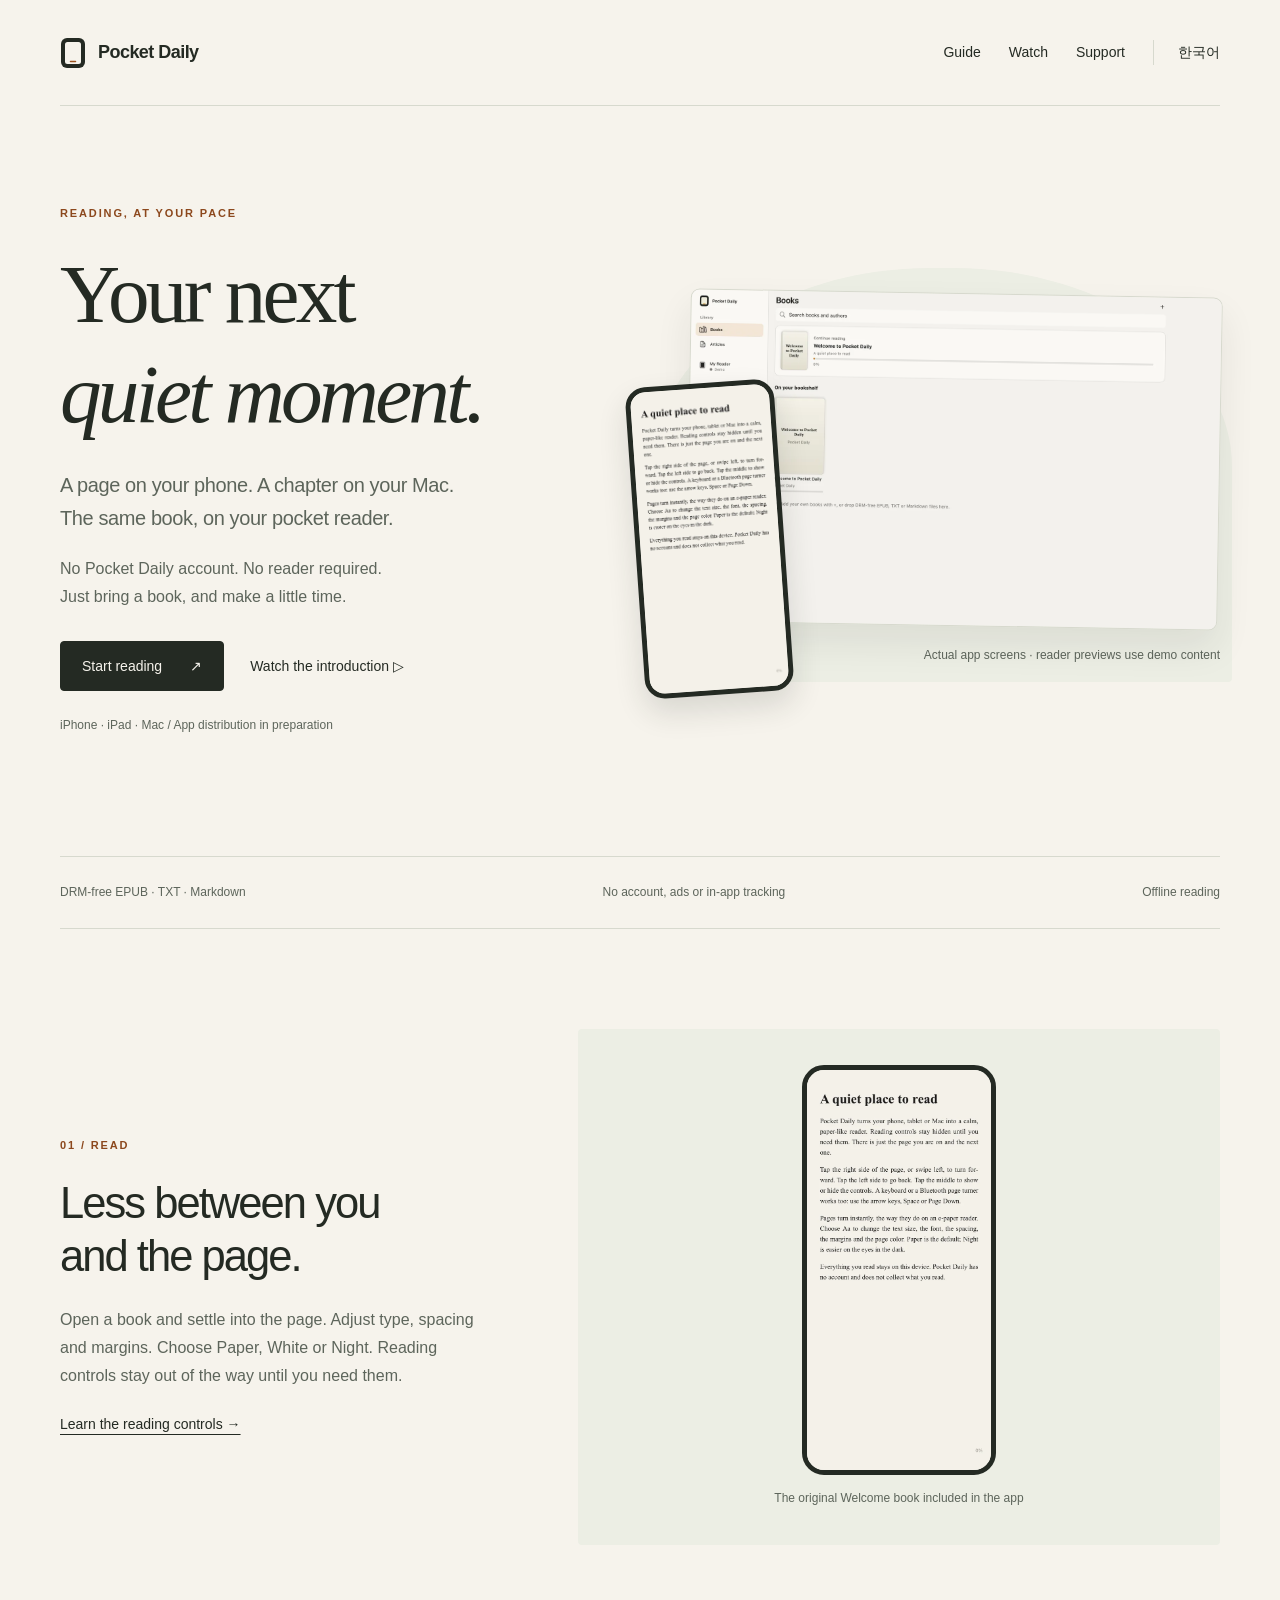
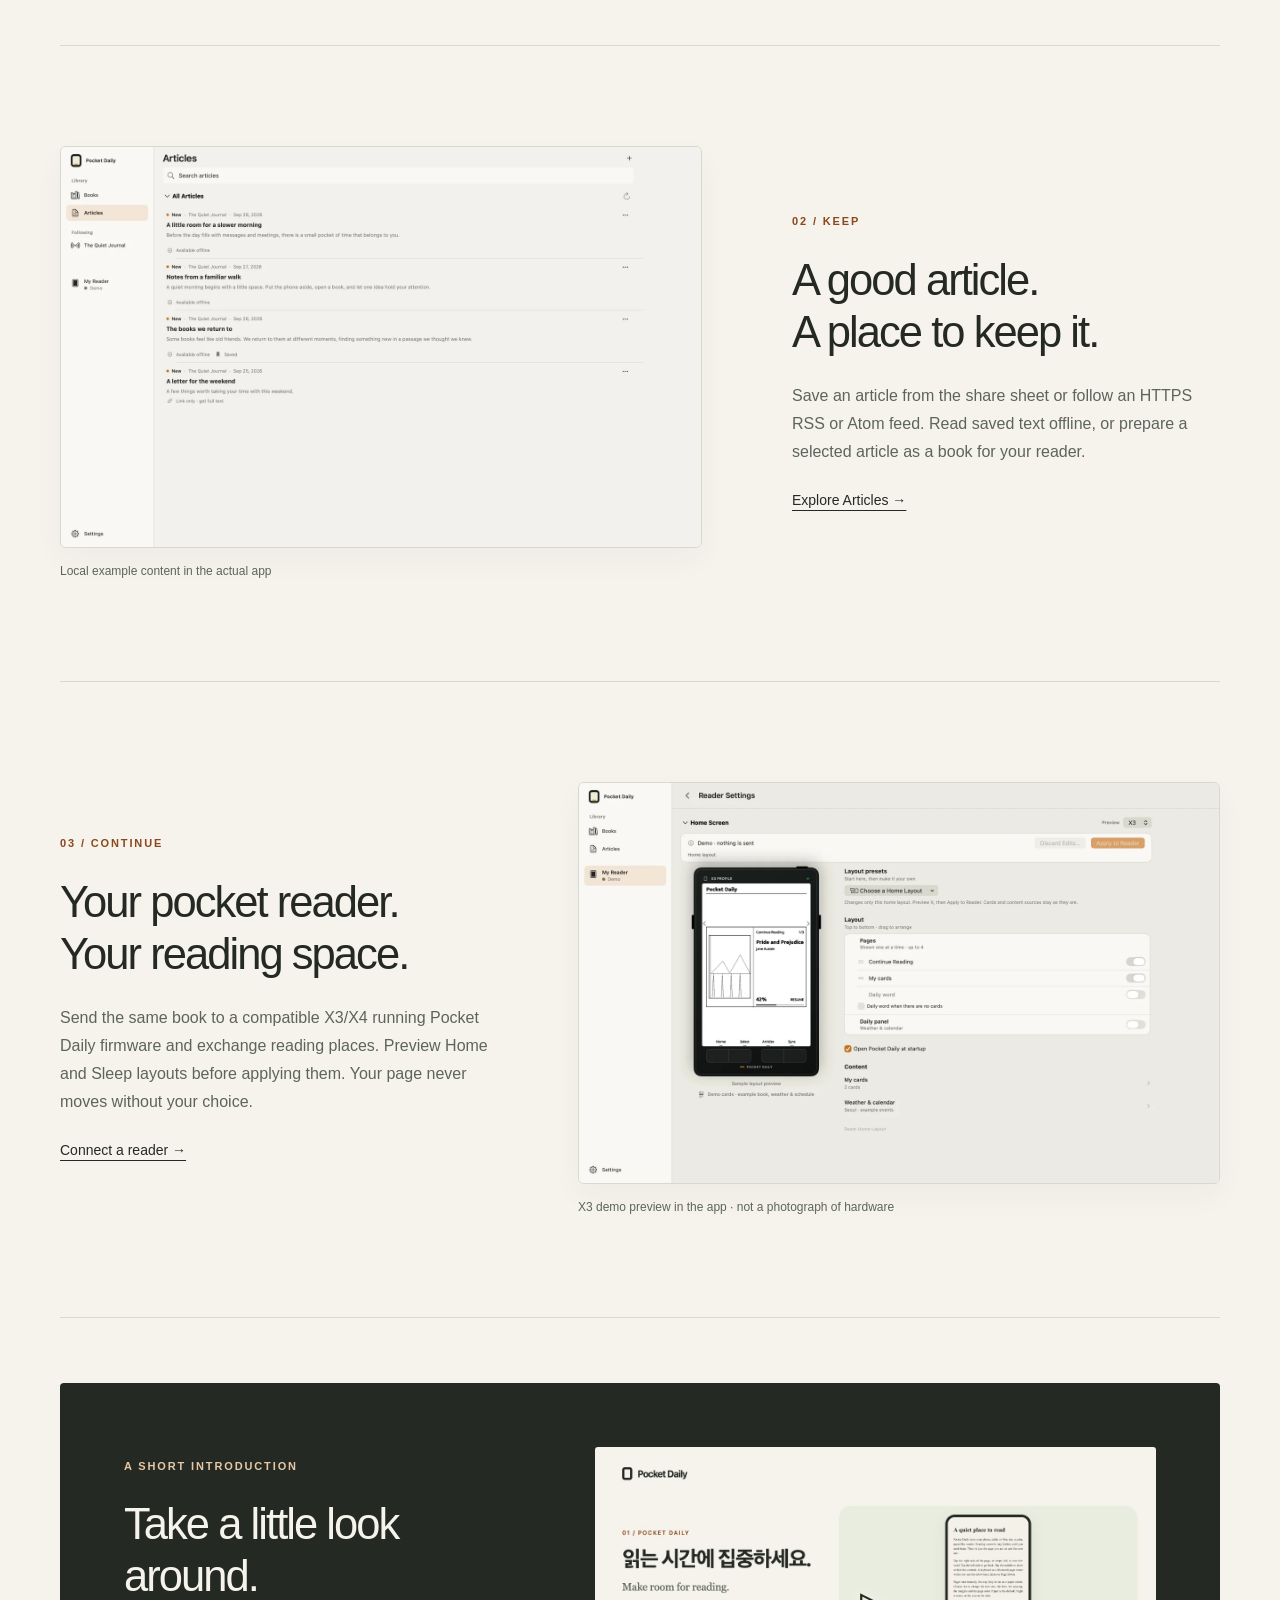
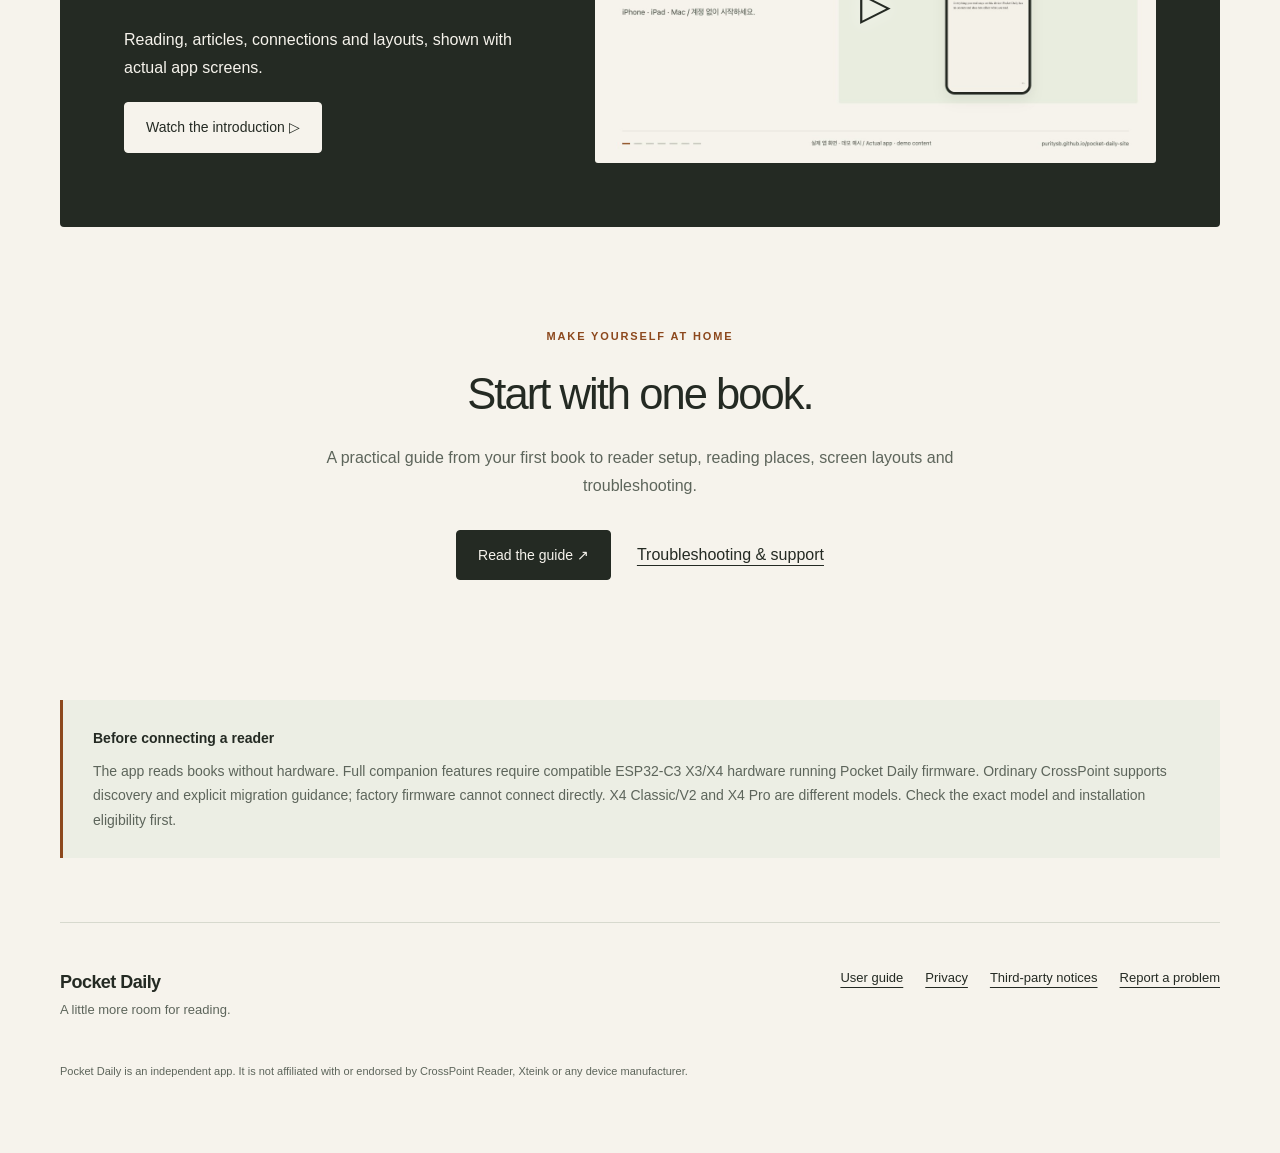
==== index.html @ 6c16002d "publish bilingual introduction, user guide and narrated video" ====
<!doctype html>
<html lang="en"><head>
<meta charset="utf-8"><meta name="viewport" content="width=device-width, initial-scale=1">
<meta name="description" content="Read on iPhone, iPad and Mac. Continue on a compatible X3/X4 reader. Start without a Pocket Daily account.">
<meta name="theme-color" content="#f6f3ec">
<title>Your next quiet moment. · Pocket Daily</title>
<link rel="canonical" href="https://puritysb.github.io/pocket-daily-site/">
<link rel="alternate" hreflang="en" href="https://puritysb.github.io/pocket-daily-site/">
<link rel="alternate" hreflang="ko" href="https://puritysb.github.io/pocket-daily-site/ko/">
<link rel="alternate" hreflang="x-default" href="https://puritysb.github.io/pocket-daily-site/">
<meta property="og:type" content="website"><meta property="og:title" content="Your next quiet moment. · Pocket Daily">
<meta property="og:description" content="Read on iPhone, iPad and Mac. Continue on a compatible X3/X4 reader. Start without a Pocket Daily account."><meta property="og:url" content="https://puritysb.github.io/pocket-daily-site/">
<meta property="og:image" content="https://puritysb.github.io/pocket-daily-site/media/intro-poster.jpg">
<link rel="icon" type="image/svg+xml" href="assets/mark.svg">
<link rel="stylesheet" href="styles.css"><script src="site.js" defer></script>
</head><body>
<a class="skip" href="#main">Skip to content</a>
<header class="site-header"><a class="brand" href="./"><img src="assets/mark.svg" width="26" height="32" alt="">Pocket Daily</a>
<nav aria-label="Main navigation"><a href="guide/">Guide</a><a href="watch/">Watch</a><a href="support/">Support</a><a class="language" href="ko/" lang="ko" hreflang="ko">한국어</a></nav></header>
<main id="main"><section class="hero section">
<div class="hero-copy"><p class="eyebrow">READING, AT YOUR PACE</p><h1>Your next<br><em>quiet moment.</em></h1>
<p class="lead">A page on your phone. A chapter on your Mac.<br>The same book, on your pocket reader.</p>
<p>No Pocket Daily account. No reader required.<br>Just bring a book, and make a little time.</p>
<div class="actions"><a class="button" href="guide/">Start reading <span aria-hidden="true">↗</span></a><a class="text-link" href="watch/">Watch the introduction <span aria-hidden="true">▷</span></a></div>
<p class="availability">iPhone · iPad · Mac / App distribution in preparation</p></div>
<figure class="hero-art"><img class="desktop-shot" src="assets/screens/library.webp" alt="Pocket Daily Mac Library" loading="eager" decoding="async"><img class="phone-shot" src="assets/screens/reading.webp" alt="Welcome to Pocket Daily, iPhone reading view" loading="eager" decoding="async"><figcaption>Actual app screens · reader previews use demo content</figcaption></figure></section>
<div class="principles"><span>DRM-free EPUB · TXT · Markdown</span><span>No account, ads or in-app tracking</span><span>Offline reading</span></div>
<section class="section feature"><div><p class="eyebrow">01 / READ</p><h2>Less between you<br>and the page.</h2><p>Open a book and settle into the page. Adjust type, spacing and margins. Choose Paper, White or Night. Reading controls stay out of the way until you need them.</p><a href="guide/#reading">Learn the reading controls →</a></div><figure class="reading-figure"><img class="" src="assets/screens/reading.webp" alt="Pocket Daily reading screen" loading="lazy" decoding="async"><figcaption>The original Welcome book included in the app</figcaption></figure></section>
<section class="section feature reverse"><div><p class="eyebrow">02 / KEEP</p><h2>A good article.<br>A place to keep it.</h2><p>Save an article from the share sheet or follow an HTTPS RSS or Atom feed. Read saved text offline, or prepare a selected article as a book for your reader.</p><a href="guide/#articles">Explore Articles →</a></div><figure><img class="" src="assets/screens/articles.webp" alt="Pocket Daily Articles with sample saved text" loading="lazy" decoding="async"><figcaption>Local example content in the actual app</figcaption></figure></section>
<section class="section feature"><div><p class="eyebrow">03 / CONTINUE</p><h2>Your pocket reader.<br>Your reading space.</h2><p>Send the same book to a compatible X3/X4 running Pocket Daily firmware and exchange reading places. Preview Home and Sleep layouts before applying them. Your page never moves without your choice.</p><a href="guide/#connect">Connect a reader →</a></div><figure><img class="" src="assets/screens/home.webp" alt="Reader Settings, X3 Home demo preview" loading="lazy" decoding="async"><figcaption>X3 demo preview in the app · not a photograph of hardware</figcaption></figure></section>
<section class="film-teaser section"><div><p class="eyebrow">A SHORT INTRODUCTION</p><h2>Take a little look around.</h2><p>Reading, articles, connections and layouts, shown with actual app screens.</p><a class="button light" href="watch/">Watch the introduction ▷</a></div><a class="poster-link" href="watch/" aria-label="Open introduction video"><img src="media/intro-poster.jpg" alt="Pocket Daily video poster" loading="lazy"><span aria-hidden="true">▷</span></a></section>
<section class="section start"><p class="eyebrow">MAKE YOURSELF AT HOME</p><h2>Start with one book.</h2><p>A practical guide from your first book to reader setup, reading places, screen layouts and troubleshooting.</p><div class="actions"><a class="button" href="guide/">Read the guide ↗</a><a href="support/">Troubleshooting & support</a></div></section>
<aside class="notice"><strong>Before connecting a reader</strong><p>The app reads books without hardware. Full companion features require compatible ESP32-C3 X3/X4 hardware running Pocket Daily firmware. Ordinary CrossPoint supports discovery and explicit migration guidance; factory firmware cannot connect directly. X4 Classic/V2 and X4 Pro are different models. Check the exact model and installation eligibility first.</p></aside></main>
<footer class="site-footer"><div><a class="brand" href="./">Pocket Daily</a><p>A little more room for reading.</p></div>
<div class="footer-links"><a href="guide/">User guide</a><a href="privacy/">Privacy</a><a href="notices/">Third-party notices</a><a href="https://github.com/puritysb/pocket-daily-site/issues">Report a problem</a></div>
<p class="independent">Pocket Daily is an independent app. It is not affiliated with or endorsed by CrossPoint Reader, Xteink or any device manufacturer.</p></footer>
</body></html>
---- styles.css ----
:root{color-scheme:light;--paper:#f6f3ec;--ink:#242a23;--muted:#5d655b;--accent:#8c481d;--line:#d7d9ce;--surface:#eceee4;--white:#fffdf8}*{box-sizing:border-box}html{scroll-behavior:smooth;scroll-padding-top:30px}body{margin:0;background:var(--paper);color:var(--ink);font-family:-apple-system,BlinkMacSystemFont,"Segoe UI",sans-serif;line-height:1.75;-webkit-font-smoothing:antialiased}a{color:inherit;text-underline-offset:5px;text-decoration-thickness:1px}a:hover{color:var(--accent)}a:focus-visible,button:focus-visible,summary:focus-visible,video:focus-visible{outline:3px solid var(--accent);outline-offset:5px}img{max-width:100%;height:auto;display:block}figure{margin:0;min-width:0}figcaption{font-size:12px;color:var(--muted);line-height:1.6;margin-top:14px}p,li{color:var(--muted)}p{margin:0 0 20px}strong{color:var(--ink);font-weight:650}h1,h2,h3{line-height:1.2;font-weight:500;letter-spacing:-.045em;color:var(--ink);margin:0 0 24px}h1{font-family:Georgia,"Times New Roman",serif;font-size:clamp(44px,6.5vw,88px)}html[lang=ko] h1{font-family:inherit;font-size:clamp(42px,5.5vw,72px);font-weight:650;line-height:1.22}h1 em{font-weight:400}h2{font-size:clamp(30px,3.4vw,46px)}h3{font-size:21px;margin:32px 0 12px;letter-spacing:-.025em}html[lang=ko] p,html[lang=ko] li,html[lang=ko] h1,html[lang=ko] h2{word-break:keep-all;overflow-wrap:break-word}.site-header,main,.site-footer{width:min(1160px,calc(100% - 64px));margin:auto}.site-header{display:flex;align-items:center;justify-content:space-between;gap:24px;min-height:106px;border-bottom:1px solid var(--line)}.brand{display:inline-flex;align-items:center;gap:12px;font-size:18px;font-weight:650;letter-spacing:-.03em;text-decoration:none}.site-header nav{display:flex;flex-wrap:wrap;align-items:center;gap:28px;font-size:14px}.site-header nav a{text-decoration:none}.site-header nav a[aria-current=page]{color:var(--accent);text-decoration:underline}.language{border-left:1px solid var(--line);padding-left:24px}.skip{position:absolute;left:24px;top:-100px;padding:12px 20px;background:var(--ink);color:white;z-index:100}.skip:focus{top:12px}.section{padding:100px 0}.hero{display:grid;grid-template-columns:1fr 1fr;gap:56px;align-items:center;padding-top:98px;padding-bottom:100px;min-height:650px}.eyebrow{font-size:11px;font-weight:650;letter-spacing:.17em;color:var(--accent);margin-bottom:22px}.lead{font-size:20px;line-height:1.65;max-width:700px;letter-spacing:-.02em}.hero-copy>p:not(.eyebrow){max-width:470px}.actions{display:flex;gap:26px;align-items:center;flex-wrap:wrap;margin-top:30px}.button{display:inline-flex;gap:28px;align-items:center;justify-content:space-between;border:1px solid var(--ink);background:var(--ink);color:var(--paper);padding:13px 21px;font-size:14px;text-decoration:none;border-radius:4px;line-height:1.6}.button:hover{background:var(--accent);border-color:var(--accent);color:white}.button.light{background:var(--paper);border-color:var(--paper);color:var(--ink)}.text-link{font-size:14px;text-decoration:none}.availability,.meta{font-size:12px;color:var(--muted);margin-top:24px}.hero-art{position:relative;padding:48px 0 50px 20px;min-width:0}.hero-art:before{content:"";position:absolute;inset:5% -12px 7% -16px;background:var(--surface);border-radius:48% 48% 4px 4px;z-index:-1}.desktop-shot{border:1px solid var(--line);border-radius:9px;box-shadow:0 18px 36px #242a2315;transform:rotate(1deg)}.hero-art .phone-shot{width:27%;position:absolute;left:-6%;bottom:20px;border:5px solid var(--ink);border-radius:20px;box-shadow:0 14px 30px #242a2324;transform:rotate(-4deg)}.hero-art figcaption{text-align:right;margin-top:20px;max-width:90%;margin-left:auto}.principles{display:flex;justify-content:space-between;gap:16px;flex-wrap:wrap;padding:25px 0;border-top:1px solid var(--line);border-bottom:1px solid var(--line);font-size:12px;color:var(--muted)}.feature{display:grid;grid-template-columns:.8fr 1.2fr;align-items:center;gap:90px;border-bottom:1px solid var(--line)}.feature p{max-width:440px}.feature a{font-size:14px}.feature figure:not(.reading-figure) img{border:1px solid var(--line);border-radius:6px;box-shadow:0 12px 30px #242a230a}.feature.reverse>div{order:2}.feature.reverse{grid-template-columns:1.2fr .8fr}.reading-figure{display:flex;flex-direction:column;align-items:center;background:var(--surface);padding:36px;border-radius:4px}.reading-figure img{max-height:410px;width:auto;border:5px solid var(--ink);border-radius:22px}.film-teaser{display:grid;grid-template-columns:.85fr 1.15fr;gap:56px;align-items:center;background:var(--ink);padding:64px;margin:65px 0 0;border-radius:4px}.film-teaser h2,.film-teaser p{color:var(--paper)}.film-teaser .eyebrow{color:#e6c8a7}.poster-link{display:block;position:relative}.poster-link img{border-radius:3px}.poster-link>span{position:absolute;inset:0;display:flex;align-items:center;justify-content:center;font-size:40px;color:var(--ink);text-shadow:0 1px 15px white}.start{text-align:center;max-width:680px;margin:auto}.start .actions{justify-content:center}.notice{background:var(--surface);padding:26px 30px;border-left:3px solid var(--accent);margin:20px 0 64px;font-size:14px}.notice p:last-child{margin:8px 0 0}.site-footer{display:grid;grid-template-columns:1fr 1fr;gap:20px;border-top:1px solid var(--line);padding:44px 0 52px;font-size:13px}.footer-links{display:flex;gap:22px;justify-content:flex-end;align-items:flex-start;flex-wrap:wrap}.independent{grid-column:1/-1;font-size:11px;max-width:720px}.page-heading{padding:76px 0 52px}.page-heading h1{font-size:clamp(42px,5.5vw,66px)}.page-heading .meta{margin:16px 0}.manual{display:grid;grid-template-columns:230px minmax(0,1fr);gap:76px;align-items:start}.contents{position:sticky;top:30px;font-size:13px;padding-top:14px}.contents nav{display:grid;gap:14px}.contents a{display:flex;gap:13px;text-decoration:none;color:var(--accent);font-variant-numeric:tabular-nums}.contents a span{color:var(--muted)}.chapter{padding:28px 0 46px;border-top:1px solid var(--line);scroll-margin-top:24px}.chapter h2{font-size:32px}.chapter .eyebrow{margin-bottom:12px}.chapter ol,.chapter ul{padding-left:24px}.chapter li{padding:0 0 12px 6px}.chapter figure{margin:28px 0 0}.chapter img{border:1px solid var(--line);border-radius:5px}.print-button{font:inherit;font-size:13px;border:1px solid var(--line);border-radius:4px;padding:9px 16px;cursor:pointer;background:var(--white);color:var(--ink)}.faq{max-width:850px}.faq details{padding:24px 0;border-top:1px solid var(--line)}summary{cursor:pointer;font-size:20px;line-height:1.45;padding-right:12px}.faq details p{max-width:760px;margin:20px 0 0;font-size:15px}.report{max-width:720px}.film video{width:100%;display:block;aspect-ratio:16/9;background:#242a23;border-radius:6px}.transcript{max-width:800px}.transcript h3{font-size:20px}.transcript .time{font-size:12px;font-variant-numeric:tabular-nums;color:var(--accent);margin-bottom:8px}.transcript article{padding:20px 0;border-bottom:1px solid var(--line)}code{font-family:ui-monospace,monospace;font-size:.9em}body>main>nav{display:flex;justify-content:space-between;padding:40px 0;margin-bottom:35px}body>main>h2{margin-top:40px}body>main>h1{max-width:800px}body>main>footer{border-top:1px solid var(--line);padding:30px 0;margin-top:50px}.mark{width:25px;height:32px;background:var(--ink);border-radius:5px;display:inline-block}@media(max-width:900px){.hero{gap:24px;min-height:570px}.hero-art{padding-left:10px}.feature{gap:35px}.film-teaser{padding:40px;gap:30px}.manual{gap:38px;grid-template-columns:190px minmax(0,1fr)}}@media(max-width:650px){.site-header,main,.site-footer{width:calc(100% - 36px)}.site-header{align-items:flex-start;flex-direction:column;gap:16px;padding:22px 0;min-height:0}.site-header nav{width:100%;justify-content:space-between;gap:12px;font-size:13px}.language{padding-left:16px}.hero{grid-template-columns:1fr;padding:48px 0 60px;gap:28px;min-height:0}.hero-copy>p{max-width:none}.hero h1{font-size:58px}html[lang=ko] .hero h1{font-size:54px}.lead{font-size:18px}.hero-art{margin-left:25px;padding:32px 0 45px 20px}.hero-art .phone-shot{width:24%;left:-5%}.principles{font-size:11px;gap:10px;justify-content:flex-start}.principles span:not(:last-child):after{content:" /";padding-left:8px}.section{padding-top:58px;padding-bottom:58px}.feature,.feature.reverse{grid-template-columns:1fr;gap:28px}.feature.reverse>div{order:0}.feature h2 br{display:none}.feature p{max-width:none}.reading-figure{padding:24px}.reading-figure img{max-height:340px}.film-teaser{grid-template-columns:1fr;padding:32px 24px;margin-top:40px}.site-footer{grid-template-columns:1fr;gap:16px}.footer-links{justify-content:flex-start;gap:16px}.page-heading{padding:48px 0 36px}.manual{grid-template-columns:1fr;gap:30px}.contents{position:static;padding:0 0 16px}.contents nav{grid-template-columns:1fr 1fr;font-size:12px;gap:12px 16px}.contents a{gap:8px}.chapter{padding:28px 0 32px}.chapter h2{font-size:29px}.chapter p,.chapter li{font-size:15px}.notice{padding:22px;margin-bottom:42px}.actions{gap:18px}.transcript{padding-top:50px}summary{font-size:18px}.independent{grid-column:auto}}
@media(prefers-reduced-motion:reduce){html{scroll-behavior:auto}*{animation:none!important;transition:none!important}}
@media print{body{background:white;color:black;font-size:11pt}.site-header,.site-footer,.contents,.print-button,.skip,.actions{display:none!important}main{width:100%;max-width:none}.manual{display:block}.page-heading{padding:0 0 20px}h1{font-size:30pt!important}.chapter{break-inside:auto;padding-bottom:20px}.chapter h2,.chapter h3{break-after:avoid}.chapter figure{break-inside:avoid;max-width:70%;margin:20px auto}.chapter a{color:inherit}.notice{background:none}.eyebrow{color:#444}.film{display:none}}
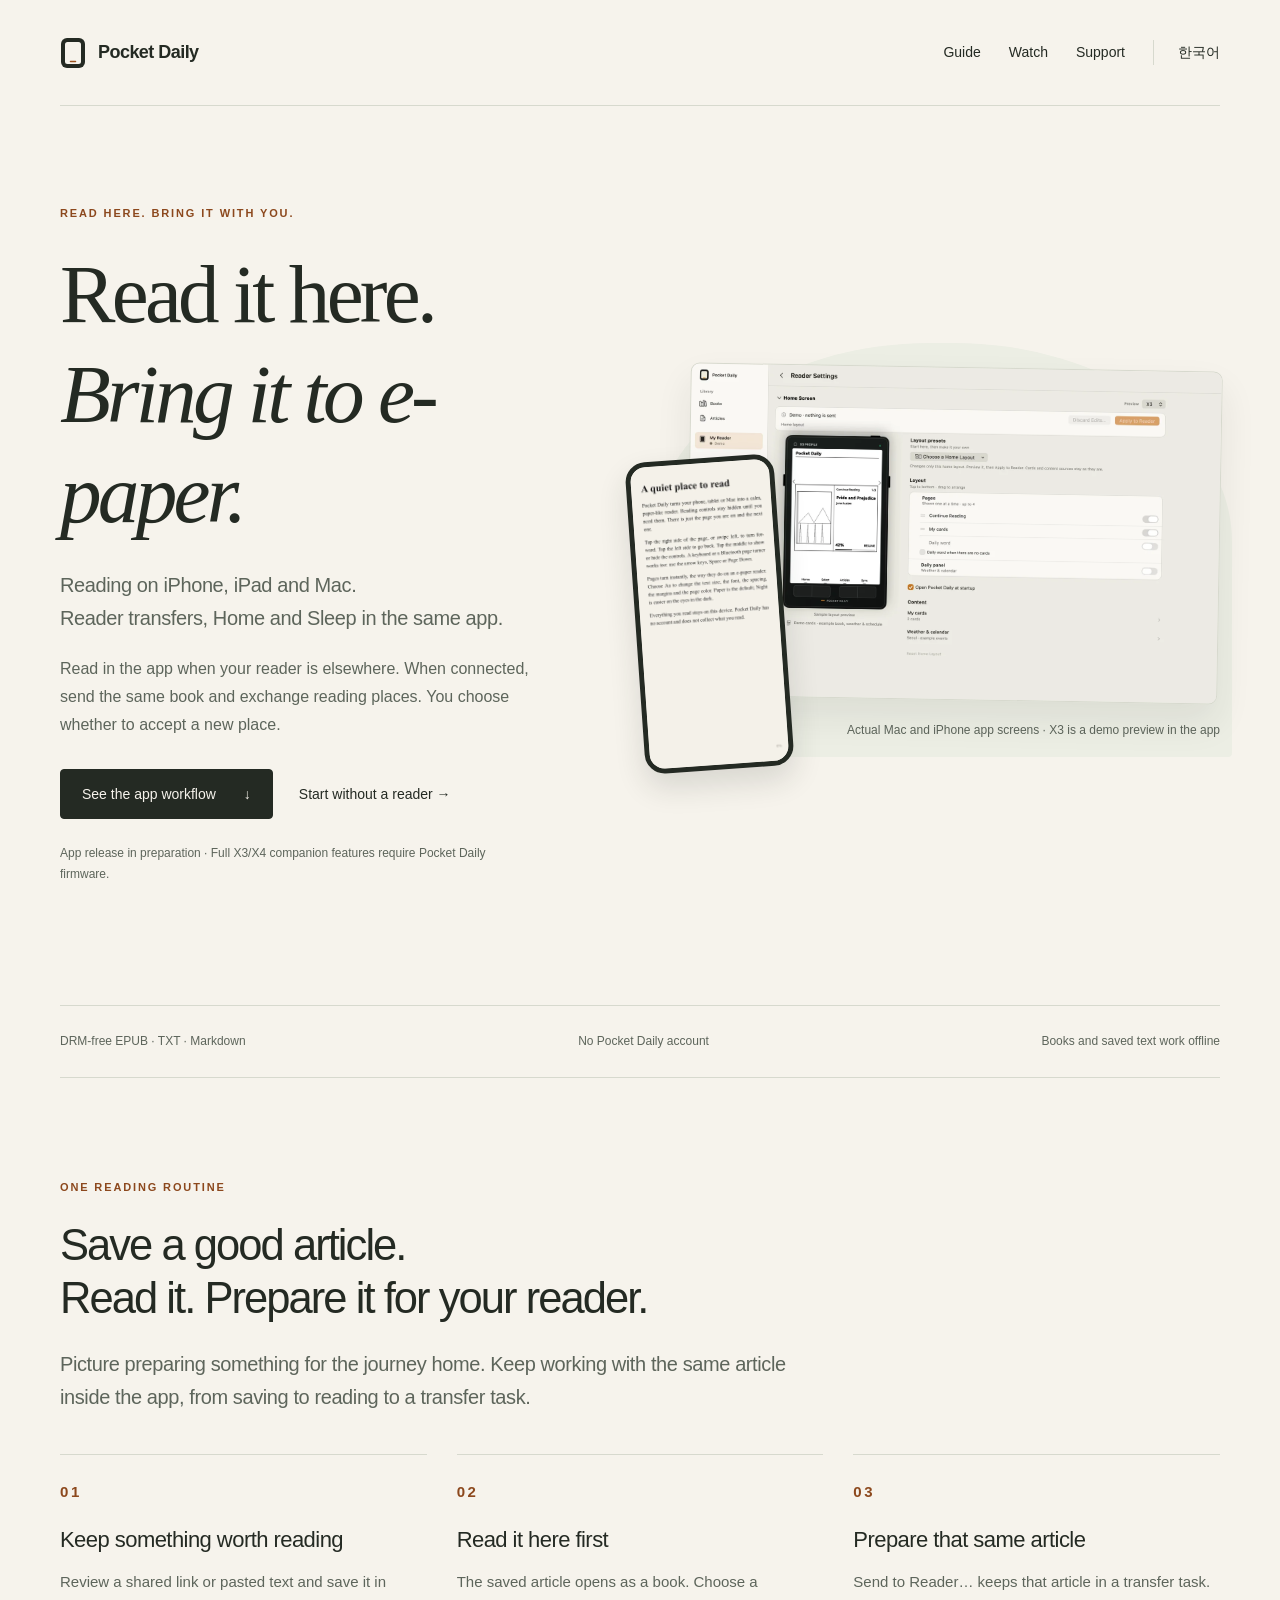
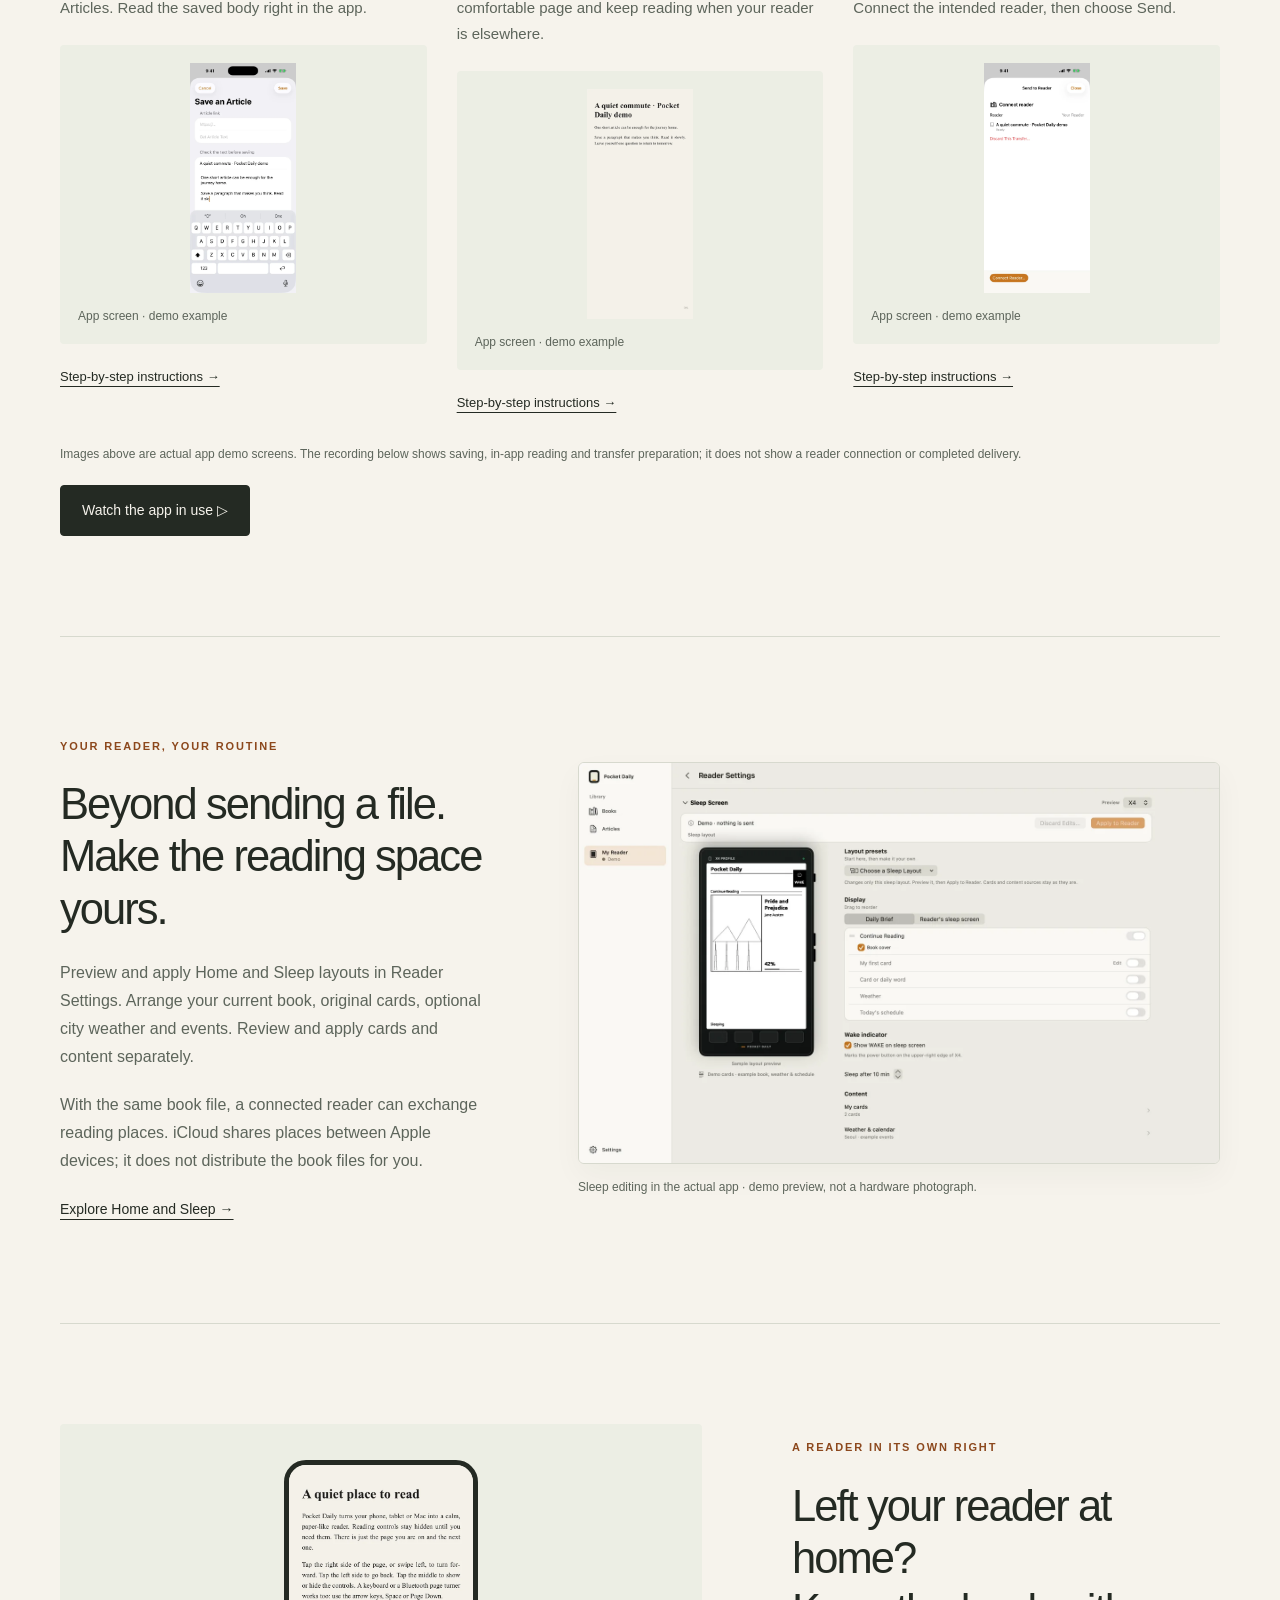
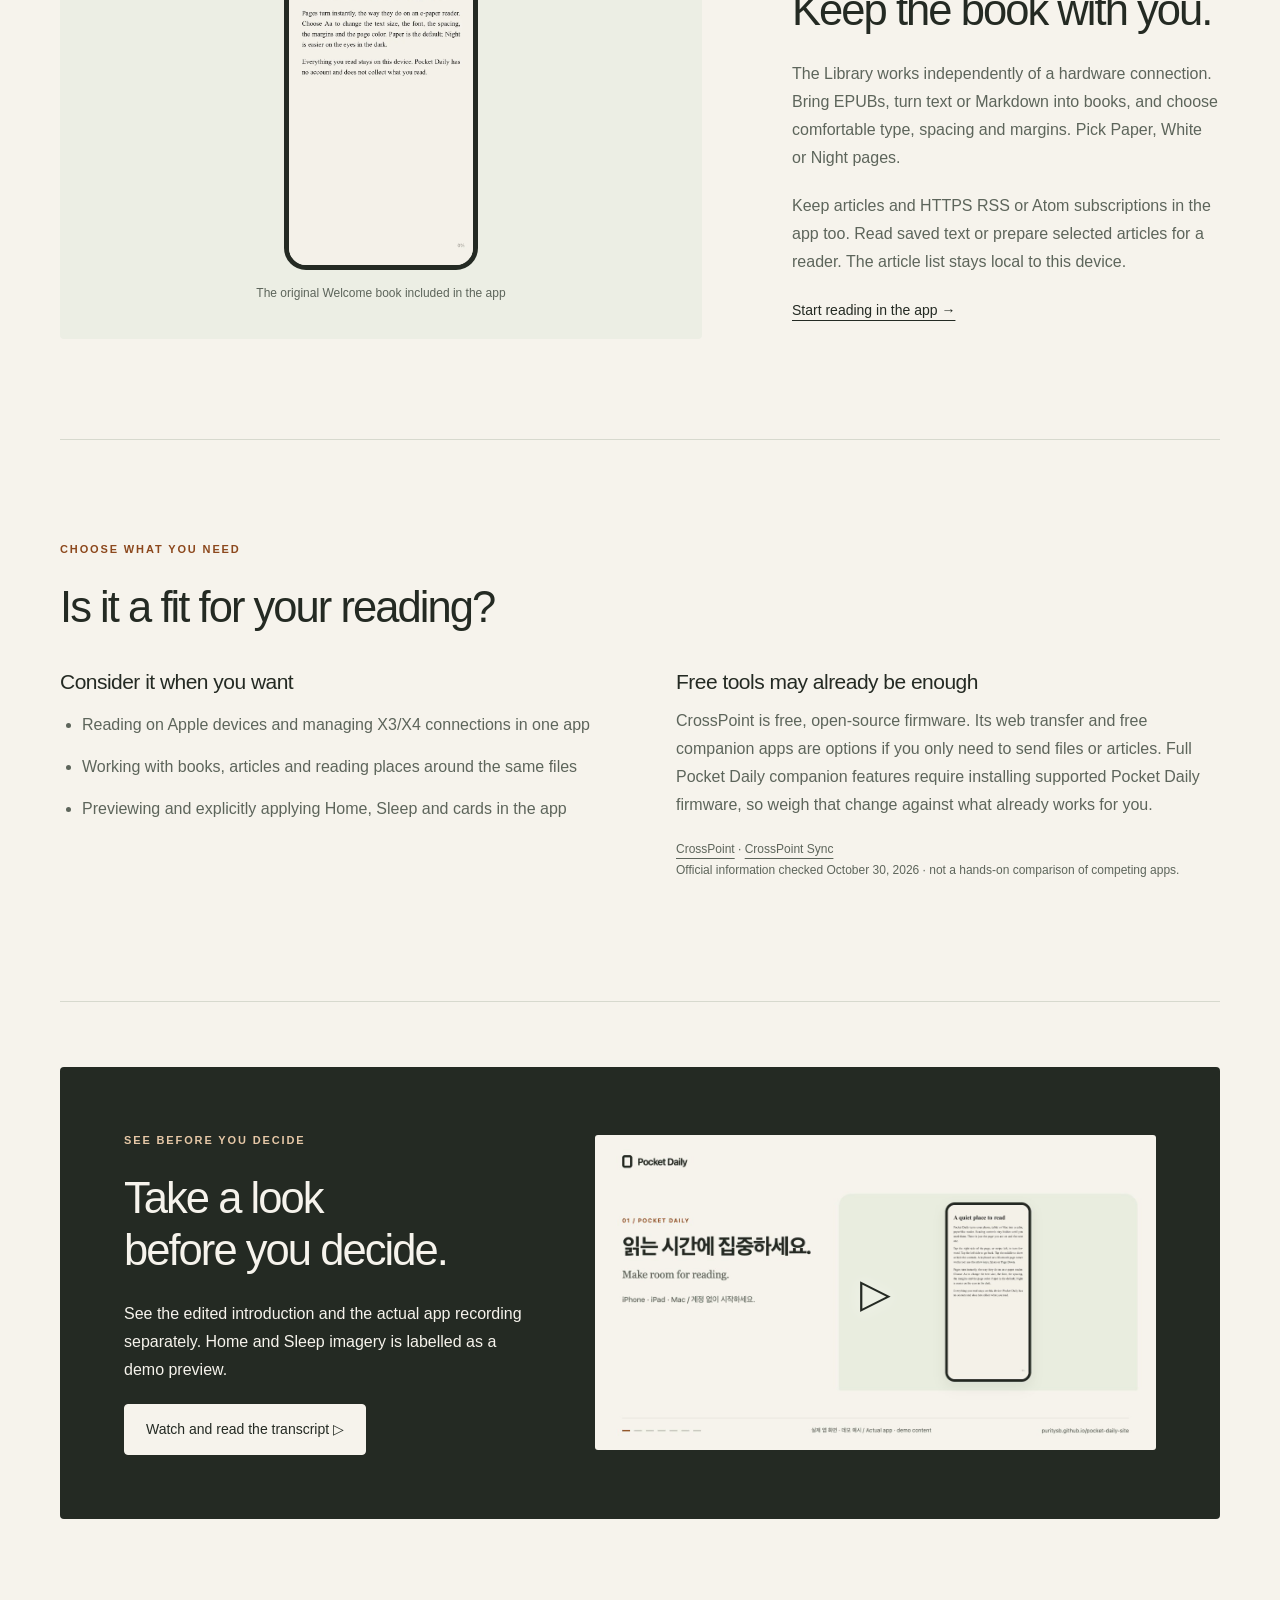
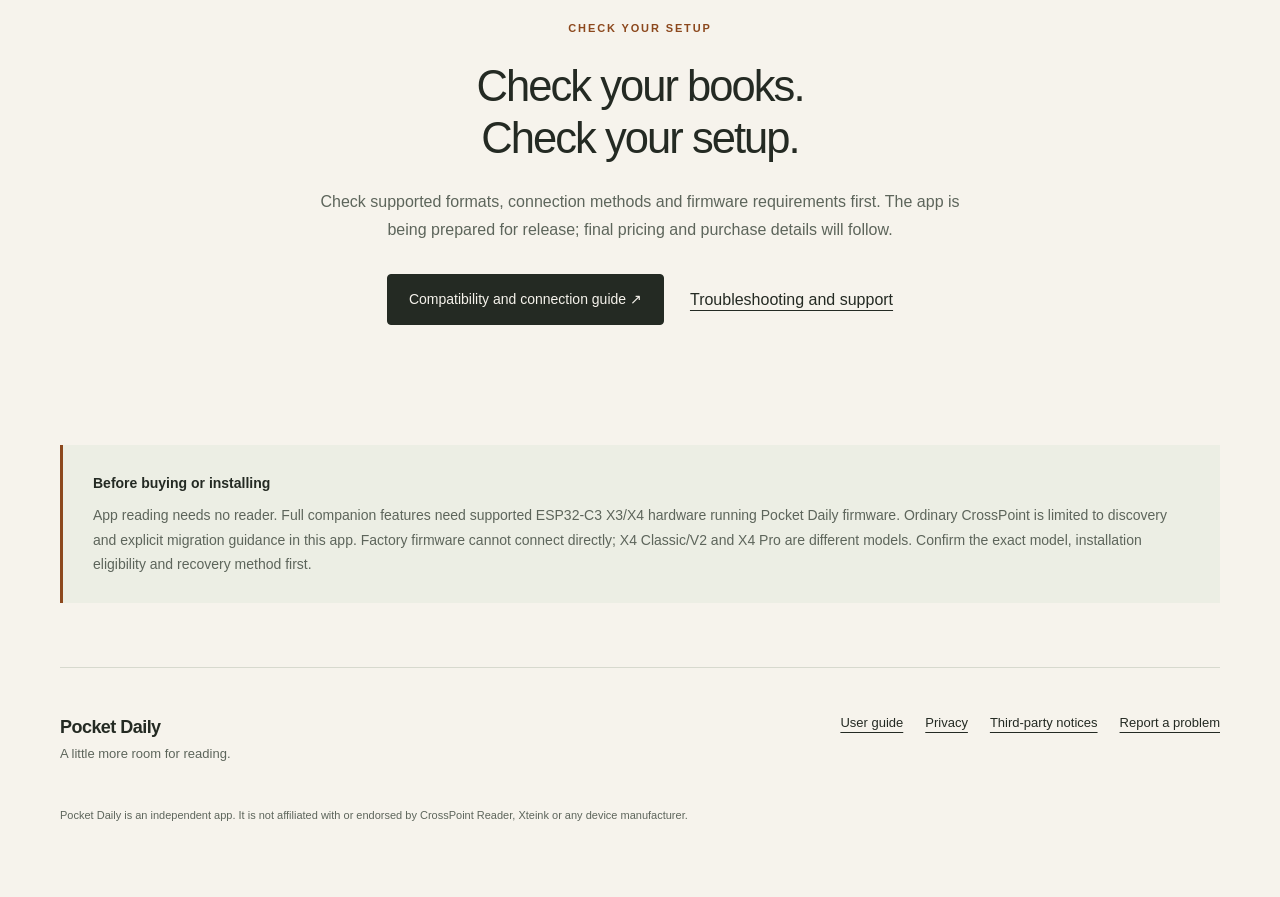
==== commit 14564997: "Show actual app workflow and clarify reader purchase fit" ====
--- a/index.html
+++ b/index.html
@@ -1,15 +1,15 @@
 <!doctype html>
 <html lang="en"><head>
 <meta charset="utf-8"><meta name="viewport" content="width=device-width, initial-scale=1">
-<meta name="description" content="Read on iPhone, iPad and Mac. Continue on a compatible X3/X4 reader. Start without a Pocket Daily account.">
+<meta name="description" content="Read on iPhone, iPad and Mac. Send the same book to a compatible X3/X4 and edit Home and Sleep in one app. See the actual workflow and requirements.">
 <meta name="theme-color" content="#f6f3ec">
-<title>Your next quiet moment. · Pocket Daily</title>
+<title>Your book, from Apple to e-paper. · Pocket Daily</title>
 <link rel="canonical" href="https://puritysb.github.io/pocket-daily-site/">
 <link rel="alternate" hreflang="en" href="https://puritysb.github.io/pocket-daily-site/">
 <link rel="alternate" hreflang="ko" href="https://puritysb.github.io/pocket-daily-site/ko/">
 <link rel="alternate" hreflang="x-default" href="https://puritysb.github.io/pocket-daily-site/">
-<meta property="og:type" content="website"><meta property="og:title" content="Your next quiet moment. · Pocket Daily">
-<meta property="og:description" content="Read on iPhone, iPad and Mac. Continue on a compatible X3/X4 reader. Start without a Pocket Daily account."><meta property="og:url" content="https://puritysb.github.io/pocket-daily-site/">
+<meta property="og:type" content="website"><meta property="og:title" content="Your book, from Apple to e-paper. · Pocket Daily">
+<meta property="og:description" content="Read on iPhone, iPad and Mac. Send the same book to a compatible X3/X4 and edit Home and Sleep in one app. See the actual workflow and requirements."><meta property="og:url" content="https://puritysb.github.io/pocket-daily-site/">
 <meta property="og:image" content="https://puritysb.github.io/pocket-daily-site/media/intro-poster.jpg">
 <link rel="icon" type="image/svg+xml" href="assets/mark.svg">
 <link rel="stylesheet" href="styles.css"><script src="site.js" defer></script>
@@ -18,19 +18,25 @@
 <header class="site-header"><a class="brand" href="./"><img src="assets/mark.svg" width="26" height="32" alt="">Pocket Daily</a>
 <nav aria-label="Main navigation"><a href="guide/">Guide</a><a href="watch/">Watch</a><a href="support/">Support</a><a class="language" href="ko/" lang="ko" hreflang="ko">한국어</a></nav></header>
 <main id="main"><section class="hero section">
-<div class="hero-copy"><p class="eyebrow">READING, AT YOUR PACE</p><h1>Your next<br><em>quiet moment.</em></h1>
-<p class="lead">A page on your phone. A chapter on your Mac.<br>The same book, on your pocket reader.</p>
-<p>No Pocket Daily account. No reader required.<br>Just bring a book, and make a little time.</p>
-<div class="actions"><a class="button" href="guide/">Start reading <span aria-hidden="true">↗</span></a><a class="text-link" href="watch/">Watch the introduction <span aria-hidden="true">▷</span></a></div>
-<p class="availability">iPhone · iPad · Mac / App distribution in preparation</p></div>
-<figure class="hero-art"><img class="desktop-shot" src="assets/screens/library.webp" alt="Pocket Daily Mac Library" loading="eager" decoding="async"><img class="phone-shot" src="assets/screens/reading.webp" alt="Welcome to Pocket Daily, iPhone reading view" loading="eager" decoding="async"><figcaption>Actual app screens · reader previews use demo content</figcaption></figure></section>
-<div class="principles"><span>DRM-free EPUB · TXT · Markdown</span><span>No account, ads or in-app tracking</span><span>Offline reading</span></div>
-<section class="section feature"><div><p class="eyebrow">01 / READ</p><h2>Less between you<br>and the page.</h2><p>Open a book and settle into the page. Adjust type, spacing and margins. Choose Paper, White or Night. Reading controls stay out of the way until you need them.</p><a href="guide/#reading">Learn the reading controls →</a></div><figure class="reading-figure"><img class="" src="assets/screens/reading.webp" alt="Pocket Daily reading screen" loading="lazy" decoding="async"><figcaption>The original Welcome book included in the app</figcaption></figure></section>
-<section class="section feature reverse"><div><p class="eyebrow">02 / KEEP</p><h2>A good article.<br>A place to keep it.</h2><p>Save an article from the share sheet or follow an HTTPS RSS or Atom feed. Read saved text offline, or prepare a selected article as a book for your reader.</p><a href="guide/#articles">Explore Articles →</a></div><figure><img class="" src="assets/screens/articles.webp" alt="Pocket Daily Articles with sample saved text" loading="lazy" decoding="async"><figcaption>Local example content in the actual app</figcaption></figure></section>
-<section class="section feature"><div><p class="eyebrow">03 / CONTINUE</p><h2>Your pocket reader.<br>Your reading space.</h2><p>Send the same book to a compatible X3/X4 running Pocket Daily firmware and exchange reading places. Preview Home and Sleep layouts before applying them. Your page never moves without your choice.</p><a href="guide/#connect">Connect a reader →</a></div><figure><img class="" src="assets/screens/home.webp" alt="Reader Settings, X3 Home demo preview" loading="lazy" decoding="async"><figcaption>X3 demo preview in the app · not a photograph of hardware</figcaption></figure></section>
-<section class="film-teaser section"><div><p class="eyebrow">A SHORT INTRODUCTION</p><h2>Take a little look around.</h2><p>Reading, articles, connections and layouts, shown with actual app screens.</p><a class="button light" href="watch/">Watch the introduction ▷</a></div><a class="poster-link" href="watch/" aria-label="Open introduction video"><img src="media/intro-poster.jpg" alt="Pocket Daily video poster" loading="lazy"><span aria-hidden="true">▷</span></a></section>
-<section class="section start"><p class="eyebrow">MAKE YOURSELF AT HOME</p><h2>Start with one book.</h2><p>A practical guide from your first book to reader setup, reading places, screen layouts and troubleshooting.</p><div class="actions"><a class="button" href="guide/">Read the guide ↗</a><a href="support/">Troubleshooting & support</a></div></section>
-<aside class="notice"><strong>Before connecting a reader</strong><p>The app reads books without hardware. Full companion features require compatible ESP32-C3 X3/X4 hardware running Pocket Daily firmware. Ordinary CrossPoint supports discovery and explicit migration guidance; factory firmware cannot connect directly. X4 Classic/V2 and X4 Pro are different models. Check the exact model and installation eligibility first.</p></aside></main>
+<div class="hero-copy"><p class="eyebrow">READ HERE. BRING IT WITH YOU.</p><h1>Read it here.<br><em>Bring it to e-paper.</em></h1>
+<p class="lead">Reading on iPhone, iPad and Mac.<br>Reader transfers, Home and Sleep in the same app.</p>
+<p>Read in the app when your reader is elsewhere. When connected, send the same book and exchange reading places. You choose whether to accept a new place.</p>
+<div class="actions"><a class="button" href="#workflow">See the app workflow <span aria-hidden="true">↓</span></a><a class="text-link" href="guide/#start">Start without a reader →</a></div>
+<p class="availability">App release in preparation · Full X3/X4 companion features require Pocket Daily firmware.</p></div>
+<figure class="hero-art"><img class="desktop-shot" src="assets/screens/home.webp" alt="Native Mac app with an X3 Home demo preview" loading="eager" decoding="async"><img class="phone-shot" src="assets/screens/reading.webp" alt="Actual iPhone reading screen" loading="eager" decoding="async"><figcaption>Actual Mac and iPhone app screens · X3 is a demo preview in the app</figcaption></figure></section>
+<div class="principles"><span>DRM-free EPUB · TXT · Markdown</span><span>No Pocket Daily account</span><span>Books and saved text work offline</span></div>
+<section class="section workflow" id="workflow"><p class="eyebrow">ONE READING ROUTINE</p><h2>Save a good article.<br>Read it. Prepare it for your reader.</h2><p class="lead">Picture preparing something for the journey home. Keep working with the same article inside the app, from saving to reading to a transfer task.</p>
+<div class="journey"><article><p class="eyebrow">01</p><h3>Keep something worth reading</h3><p>Review a shared link or pasted text and save it in Articles. Read the saved body right in the app.</p><figure><img class="journey-shot" src="assets/screens/workflow-draft.webp" alt="Actual Pocket Daily app screen, demo content" loading="lazy" decoding="async"><figcaption>App screen · demo example</figcaption></figure><a href="guide/#articles">Step-by-step instructions →</a></article><article><p class="eyebrow">02</p><h3>Read it here first</h3><p>The saved article opens as a book. Choose a comfortable page and keep reading when your reader is elsewhere.</p><figure><img class="journey-shot" src="assets/screens/workflow-reading.webp" alt="Actual Pocket Daily app screen, demo content" loading="lazy" decoding="async"><figcaption>App screen · demo example</figcaption></figure><a href="guide/#reading">Step-by-step instructions →</a></article><article><p class="eyebrow">03</p><h3>Prepare that same article</h3><p>Send to Reader… keeps that article in a transfer task. Connect the intended reader, then choose Send.</p><figure><img class="journey-shot" src="assets/screens/workflow-ready.webp" alt="Actual Pocket Daily app screen, demo content" loading="lazy" decoding="async"><figcaption>App screen · demo example</figcaption></figure><a href="guide/#send">Step-by-step instructions →</a></article></div>
+<p class="meta">Images above are actual app demo screens. The recording below shows saving, in-app reading and transfer preparation; it does not show a reader connection or completed delivery.</p>
+<a class="button" href="watch/#app-workflow">Watch the app in use ▷</a></section>
+<section class="section feature"><div><p class="eyebrow">YOUR READER, YOUR ROUTINE</p><h2>Beyond sending a file.<br>Make the reading space yours.</h2><p>Preview and apply Home and Sleep layouts in Reader Settings. Arrange your current book, original cards, optional city weather and events. Review and apply cards and content separately.</p><p>With the same book file, a connected reader can exchange reading places. iCloud shares places between Apple devices; it does not distribute the book files for you.</p><a href="guide/#screens">Explore Home and Sleep →</a></div><figure><img class="" src="assets/screens/sleep.webp" alt="Sleep Screen layout editing in the actual Mac app" loading="lazy" decoding="async"><figcaption>Sleep editing in the actual app · demo preview, not a hardware photograph.</figcaption></figure></section>
+<section class="section feature reverse"><div><p class="eyebrow">A READER IN ITS OWN RIGHT</p><h2>Left your reader at home?<br>Keep the book with you.</h2><p>The Library works independently of a hardware connection. Bring EPUBs, turn text or Markdown into books, and choose comfortable type, spacing and margins. Pick Paper, White or Night pages.</p><p>Keep articles and HTTPS RSS or Atom subscriptions in the app too. Read saved text or prepare selected articles for a reader. The article list stays local to this device.</p><a href="guide/#reading">Start reading in the app →</a></div><figure class="reading-figure"><img class="" src="assets/screens/reading.webp" alt="Welcome book in the actual Pocket Daily reader" loading="lazy" decoding="async"><figcaption>The original Welcome book included in the app</figcaption></figure></section>
+<section class="section fit" id="fit"><p class="eyebrow">CHOOSE WHAT YOU NEED</p><h2>Is it a fit for your reading?</h2>
+<div class="fit-columns"><div><h3>Consider it when you want</h3><ul><li>Reading on Apple devices and managing X3/X4 connections in one app</li><li>Working with books, articles and reading places around the same files</li><li>Previewing and explicitly applying Home, Sleep and cards in the app</li></ul></div>
+<div><h3>Free tools may already be enough</h3><p>CrossPoint is free, open-source firmware. Its web transfer and free companion apps are options if you only need to send files or articles. Full Pocket Daily companion features require installing supported Pocket Daily firmware, so weigh that change against what already works for you.</p><p class="source-links"><a href="https://github.com/crosspoint-reader/crosspoint-reader">CrossPoint</a> · <a href="https://crosspointsync.com/">CrossPoint Sync</a><br>Official information checked October 30, 2026 · not a hands-on comparison of competing apps.</p></div></div></section>
+<section class="film-teaser section"><div><p class="eyebrow">SEE BEFORE YOU DECIDE</p><h2>Take a look<br>before you decide.</h2><p>See the edited introduction and the actual app recording separately. Home and Sleep imagery is labelled as a demo preview.</p><a class="button light" href="watch/">Watch and read the transcript ▷</a></div><a class="poster-link" href="watch/" aria-label="Open the video page"><img src="media/intro-poster.jpg" alt="Pocket Daily introduction poster" loading="lazy"><span aria-hidden="true">▷</span></a></section>
+<section class="section start"><p class="eyebrow">CHECK YOUR SETUP</p><h2>Check your books.<br>Check your setup.</h2><p>Check supported formats, connection methods and firmware requirements first. The app is being prepared for release; final pricing and purchase details will follow.</p><div class="actions"><a class="button" href="guide/#connect">Compatibility and connection guide ↗</a><a href="support/">Troubleshooting and support</a></div></section>
+<aside class="notice"><strong>Before buying or installing</strong><p>App reading needs no reader. Full companion features need supported ESP32-C3 X3/X4 hardware running Pocket Daily firmware. Ordinary CrossPoint is limited to discovery and explicit migration guidance in this app. Factory firmware cannot connect directly; X4 Classic/V2 and X4 Pro are different models. Confirm the exact model, installation eligibility and recovery method first.</p></aside></main>
 <footer class="site-footer"><div><a class="brand" href="./">Pocket Daily</a><p>A little more room for reading.</p></div>
 <div class="footer-links"><a href="guide/">User guide</a><a href="privacy/">Privacy</a><a href="notices/">Third-party notices</a><a href="https://github.com/puritysb/pocket-daily-site/issues">Report a problem</a></div>
 <p class="independent">Pocket Daily is an independent app. It is not affiliated with or endorsed by CrossPoint Reader, Xteink or any device manufacturer.</p></footer>
--- a/styles.css
+++ b/styles.css
@@ -1,3 +1,6 @@
 :root{color-scheme:light;--paper:#f6f3ec;--ink:#242a23;--muted:#5d655b;--accent:#8c481d;--line:#d7d9ce;--surface:#eceee4;--white:#fffdf8}*{box-sizing:border-box}html{scroll-behavior:smooth;scroll-padding-top:30px}body{margin:0;background:var(--paper);color:var(--ink);font-family:-apple-system,BlinkMacSystemFont,"Segoe UI",sans-serif;line-height:1.75;-webkit-font-smoothing:antialiased}a{color:inherit;text-underline-offset:5px;text-decoration-thickness:1px}a:hover{color:var(--accent)}a:focus-visible,button:focus-visible,summary:focus-visible,video:focus-visible{outline:3px solid var(--accent);outline-offset:5px}img{max-width:100%;height:auto;display:block}figure{margin:0;min-width:0}figcaption{font-size:12px;color:var(--muted);line-height:1.6;margin-top:14px}p,li{color:var(--muted)}p{margin:0 0 20px}strong{color:var(--ink);font-weight:650}h1,h2,h3{line-height:1.2;font-weight:500;letter-spacing:-.045em;color:var(--ink);margin:0 0 24px}h1{font-family:Georgia,"Times New Roman",serif;font-size:clamp(44px,6.5vw,88px)}html[lang=ko] h1{font-family:inherit;font-size:clamp(42px,5.5vw,72px);font-weight:650;line-height:1.22}h1 em{font-weight:400}h2{font-size:clamp(30px,3.4vw,46px)}h3{font-size:21px;margin:32px 0 12px;letter-spacing:-.025em}html[lang=ko] p,html[lang=ko] li,html[lang=ko] h1,html[lang=ko] h2{word-break:keep-all;overflow-wrap:break-word}.site-header,main,.site-footer{width:min(1160px,calc(100% - 64px));margin:auto}.site-header{display:flex;align-items:center;justify-content:space-between;gap:24px;min-height:106px;border-bottom:1px solid var(--line)}.brand{display:inline-flex;align-items:center;gap:12px;font-size:18px;font-weight:650;letter-spacing:-.03em;text-decoration:none}.site-header nav{display:flex;flex-wrap:wrap;align-items:center;gap:28px;font-size:14px}.site-header nav a{text-decoration:none}.site-header nav a[aria-current=page]{color:var(--accent);text-decoration:underline}.language{border-left:1px solid var(--line);padding-left:24px}.skip{position:absolute;left:24px;top:-100px;padding:12px 20px;background:var(--ink);color:white;z-index:100}.skip:focus{top:12px}.section{padding:100px 0}.hero{display:grid;grid-template-columns:1fr 1fr;gap:56px;align-items:center;padding-top:98px;padding-bottom:100px;min-height:650px}.eyebrow{font-size:11px;font-weight:650;letter-spacing:.17em;color:var(--accent);margin-bottom:22px}.lead{font-size:20px;line-height:1.65;max-width:700px;letter-spacing:-.02em}.hero-copy>p:not(.eyebrow){max-width:470px}.actions{display:flex;gap:26px;align-items:center;flex-wrap:wrap;margin-top:30px}.button{display:inline-flex;gap:28px;align-items:center;justify-content:space-between;border:1px solid var(--ink);background:var(--ink);color:var(--paper);padding:13px 21px;font-size:14px;text-decoration:none;border-radius:4px;line-height:1.6}.button:hover{background:var(--accent);border-color:var(--accent);color:white}.button.light{background:var(--paper);border-color:var(--paper);color:var(--ink)}.text-link{font-size:14px;text-decoration:none}.availability,.meta{font-size:12px;color:var(--muted);margin-top:24px}.hero-art{position:relative;padding:48px 0 50px 20px;min-width:0}.hero-art:before{content:"";position:absolute;inset:5% -12px 7% -16px;background:var(--surface);border-radius:48% 48% 4px 4px;z-index:-1}.desktop-shot{border:1px solid var(--line);border-radius:9px;box-shadow:0 18px 36px #242a2315;transform:rotate(1deg)}.hero-art .phone-shot{width:27%;position:absolute;left:-6%;bottom:20px;border:5px solid var(--ink);border-radius:20px;box-shadow:0 14px 30px #242a2324;transform:rotate(-4deg)}.hero-art figcaption{text-align:right;margin-top:20px;max-width:90%;margin-left:auto}.principles{display:flex;justify-content:space-between;gap:16px;flex-wrap:wrap;padding:25px 0;border-top:1px solid var(--line);border-bottom:1px solid var(--line);font-size:12px;color:var(--muted)}.feature{display:grid;grid-template-columns:.8fr 1.2fr;align-items:center;gap:90px;border-bottom:1px solid var(--line)}.feature p{max-width:440px}.feature a{font-size:14px}.feature figure:not(.reading-figure) img{border:1px solid var(--line);border-radius:6px;box-shadow:0 12px 30px #242a230a}.feature.reverse>div{order:2}.feature.reverse{grid-template-columns:1.2fr .8fr}.reading-figure{display:flex;flex-direction:column;align-items:center;background:var(--surface);padding:36px;border-radius:4px}.reading-figure img{max-height:410px;width:auto;border:5px solid var(--ink);border-radius:22px}.film-teaser{display:grid;grid-template-columns:.85fr 1.15fr;gap:56px;align-items:center;background:var(--ink);padding:64px;margin:65px 0 0;border-radius:4px}.film-teaser h2,.film-teaser p{color:var(--paper)}.film-teaser .eyebrow{color:#e6c8a7}.poster-link{display:block;position:relative}.poster-link img{border-radius:3px}.poster-link>span{position:absolute;inset:0;display:flex;align-items:center;justify-content:center;font-size:40px;color:var(--ink);text-shadow:0 1px 15px white}.start{text-align:center;max-width:680px;margin:auto}.start .actions{justify-content:center}.notice{background:var(--surface);padding:26px 30px;border-left:3px solid var(--accent);margin:20px 0 64px;font-size:14px}.notice p:last-child{margin:8px 0 0}.site-footer{display:grid;grid-template-columns:1fr 1fr;gap:20px;border-top:1px solid var(--line);padding:44px 0 52px;font-size:13px}.footer-links{display:flex;gap:22px;justify-content:flex-end;align-items:flex-start;flex-wrap:wrap}.independent{grid-column:1/-1;font-size:11px;max-width:720px}.page-heading{padding:76px 0 52px}.page-heading h1{font-size:clamp(42px,5.5vw,66px)}.page-heading .meta{margin:16px 0}.manual{display:grid;grid-template-columns:230px minmax(0,1fr);gap:76px;align-items:start}.contents{position:sticky;top:30px;font-size:13px;padding-top:14px}.contents nav{display:grid;gap:14px}.contents a{display:flex;gap:13px;text-decoration:none;color:var(--accent);font-variant-numeric:tabular-nums}.contents a span{color:var(--muted)}.chapter{padding:28px 0 46px;border-top:1px solid var(--line);scroll-margin-top:24px}.chapter h2{font-size:32px}.chapter .eyebrow{margin-bottom:12px}.chapter ol,.chapter ul{padding-left:24px}.chapter li{padding:0 0 12px 6px}.chapter figure{margin:28px 0 0}.chapter img{border:1px solid var(--line);border-radius:5px}.print-button{font:inherit;font-size:13px;border:1px solid var(--line);border-radius:4px;padding:9px 16px;cursor:pointer;background:var(--white);color:var(--ink)}.faq{max-width:850px}.faq details{padding:24px 0;border-top:1px solid var(--line)}summary{cursor:pointer;font-size:20px;line-height:1.45;padding-right:12px}.faq details p{max-width:760px;margin:20px 0 0;font-size:15px}.report{max-width:720px}.film video{width:100%;display:block;aspect-ratio:16/9;background:#242a23;border-radius:6px}.transcript{max-width:800px}.transcript h3{font-size:20px}.transcript .time{font-size:12px;font-variant-numeric:tabular-nums;color:var(--accent);margin-bottom:8px}.transcript article{padding:20px 0;border-bottom:1px solid var(--line)}code{font-family:ui-monospace,monospace;font-size:.9em}body>main>nav{display:flex;justify-content:space-between;padding:40px 0;margin-bottom:35px}body>main>h2{margin-top:40px}body>main>h1{max-width:800px}body>main>footer{border-top:1px solid var(--line);padding:30px 0;margin-top:50px}.mark{width:25px;height:32px;background:var(--ink);border-radius:5px;display:inline-block}@media(max-width:900px){.hero{gap:24px;min-height:570px}.hero-art{padding-left:10px}.feature{gap:35px}.film-teaser{padding:40px;gap:30px}.manual{gap:38px;grid-template-columns:190px minmax(0,1fr)}}@media(max-width:650px){.site-header,main,.site-footer{width:calc(100% - 36px)}.site-header{align-items:flex-start;flex-direction:column;gap:16px;padding:22px 0;min-height:0}.site-header nav{width:100%;justify-content:space-between;gap:12px;font-size:13px}.language{padding-left:16px}.hero{grid-template-columns:1fr;padding:48px 0 60px;gap:28px;min-height:0}.hero-copy>p{max-width:none}.hero h1{font-size:58px}html[lang=ko] .hero h1{font-size:54px}.lead{font-size:18px}.hero-art{margin-left:25px;padding:32px 0 45px 20px}.hero-art .phone-shot{width:24%;left:-5%}.principles{font-size:11px;gap:10px;justify-content:flex-start}.principles span:not(:last-child):after{content:" /";padding-left:8px}.section{padding-top:58px;padding-bottom:58px}.feature,.feature.reverse{grid-template-columns:1fr;gap:28px}.feature.reverse>div{order:0}.feature h2 br{display:none}.feature p{max-width:none}.reading-figure{padding:24px}.reading-figure img{max-height:340px}.film-teaser{grid-template-columns:1fr;padding:32px 24px;margin-top:40px}.site-footer{grid-template-columns:1fr;gap:16px}.footer-links{justify-content:flex-start;gap:16px}.page-heading{padding:48px 0 36px}.manual{grid-template-columns:1fr;gap:30px}.contents{position:static;padding:0 0 16px}.contents nav{grid-template-columns:1fr 1fr;font-size:12px;gap:12px 16px}.contents a{gap:8px}.chapter{padding:28px 0 32px}.chapter h2{font-size:29px}.chapter p,.chapter li{font-size:15px}.notice{padding:22px;margin-bottom:42px}.actions{gap:18px}.transcript{padding-top:50px}summary{font-size:18px}.independent{grid-column:auto}}
 @media(prefers-reduced-motion:reduce){html{scroll-behavior:auto}*{animation:none!important;transition:none!important}}
 @media print{body{background:white;color:black;font-size:11pt}.site-header,.site-footer,.contents,.print-button,.skip,.actions{display:none!important}main{width:100%;max-width:none}.manual{display:block}.page-heading{padding:0 0 20px}h1{font-size:30pt!important}.chapter{break-inside:auto;padding-bottom:20px}.chapter h2,.chapter h3{break-after:avoid}.chapter figure{break-inside:avoid;max-width:70%;margin:20px auto}.chapter a{color:inherit}.notice{background:none}.eyebrow{color:#444}.film{display:none}}
+/* Reading workflow and buyer-fit sections. */
+html[lang=ko] .hero h1{font-size:clamp(40px,4.2vw,56px);line-height:1.28}.workflow{border-bottom:1px solid var(--line);scroll-margin-top:30px}.workflow>.lead{max-width:760px}.journey{display:grid;grid-template-columns:repeat(3,minmax(0,1fr));gap:30px;margin:40px 0 28px}.journey article{border-top:1px solid var(--line);padding-top:24px}.journey h3{font-size:22px;margin:0 0 15px}.journey p{font-size:15px}.journey figure{padding:18px;background:var(--surface);border-radius:4px;margin:24px 0 18px}.journey .journey-shot{height:230px;width:100%;object-fit:contain}.journey a{font-size:13px}.fit{border-bottom:1px solid var(--line)}.fit-columns{display:grid;grid-template-columns:1fr 1fr;gap:72px}.fit h3{margin-top:12px}.fit ul{padding-left:22px}.fit li{margin-bottom:14px}.fit .source-links{font-size:12px}.workflow-recording{display:grid;grid-template-columns:minmax(260px,390px) 1fr;gap:56px;align-items:center;margin:30px 0}.workflow-recording video{width:100%;display:block;max-height:680px;border:1px solid var(--line);border-radius:10px;background:var(--ink)}.workflow-recording h3{margin-top:0}.workflow-recording li{margin-bottom:15px}.workflow-recording figcaption{font-size:12px}
+@media(max-width:650px){html[lang=ko] .hero h1{font-size:40px}.journey,.fit-columns,.workflow-recording{grid-template-columns:1fr;gap:28px}.journey article{padding-top:20px}.journey figure{max-width:100%;margin-top:18px}.journey .journey-shot{height:240px}.workflow-recording video{max-height:590px}.fit h2 br{display:none}}
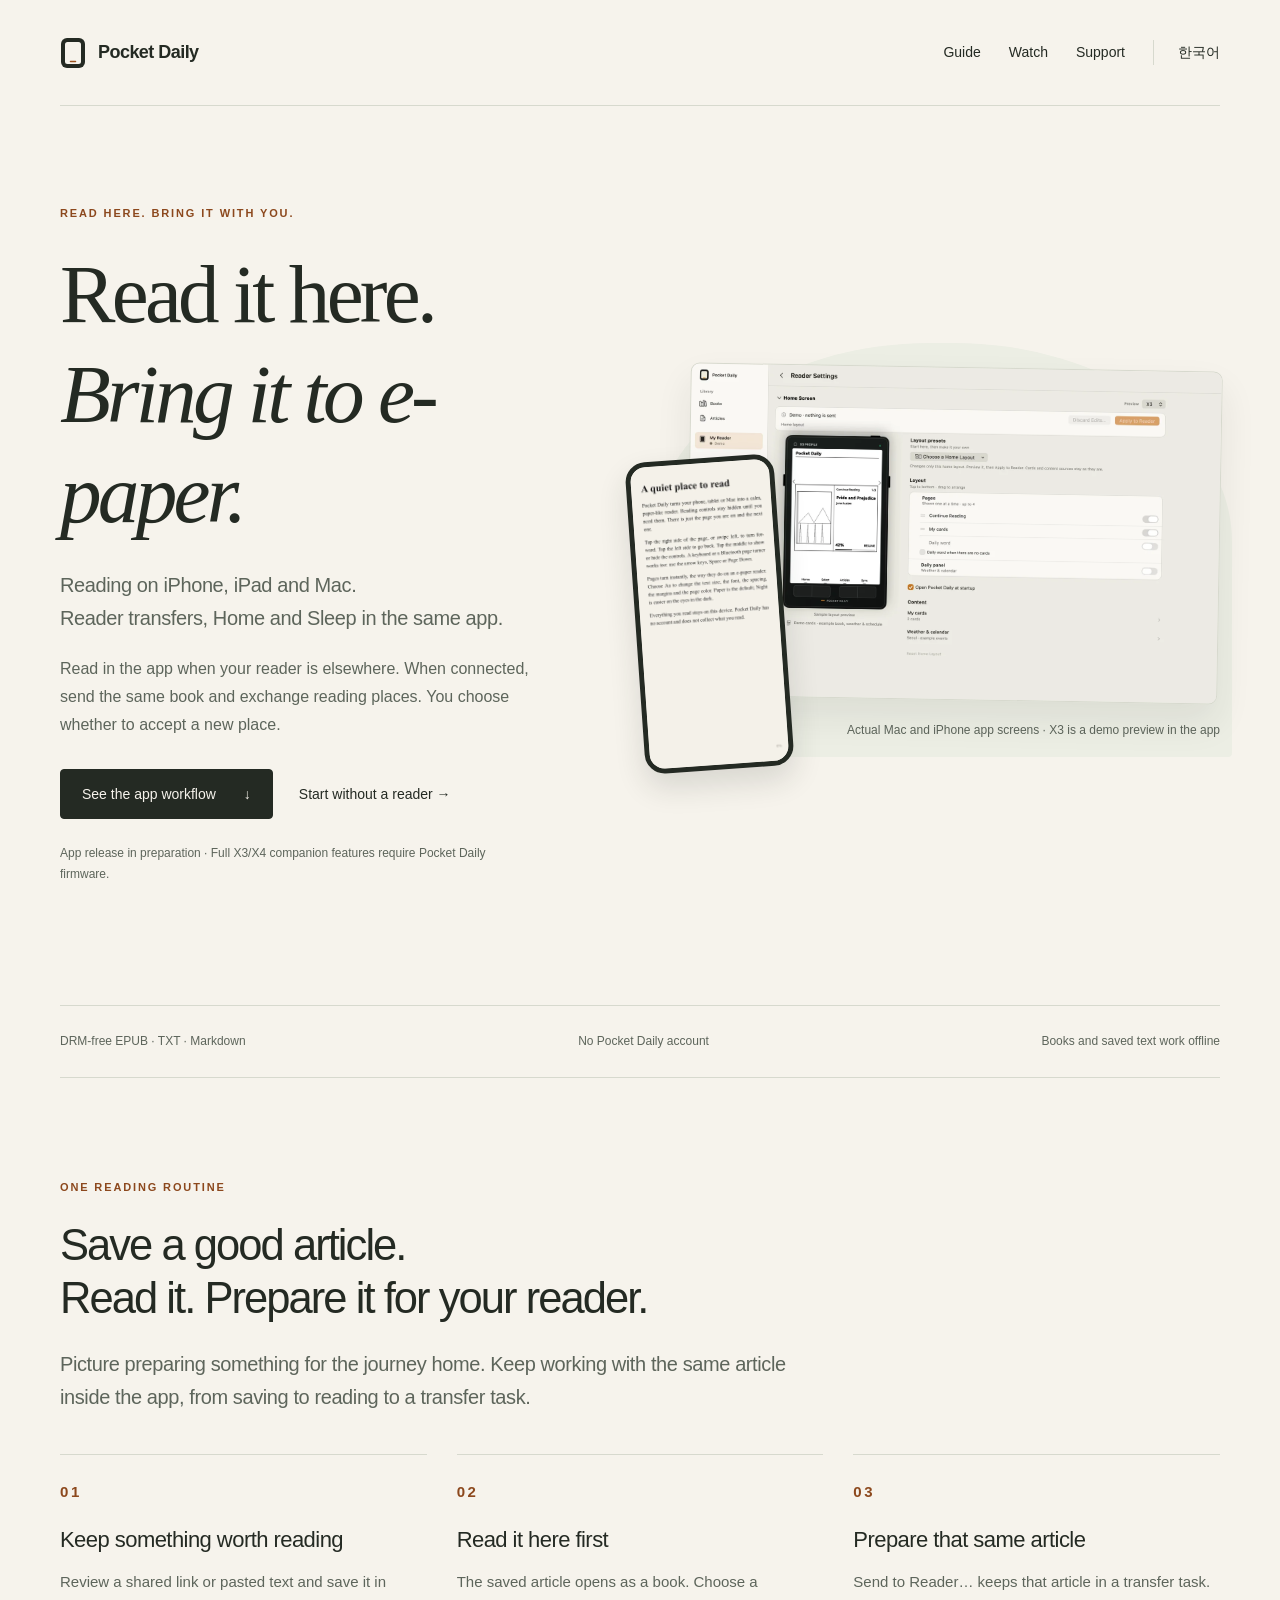
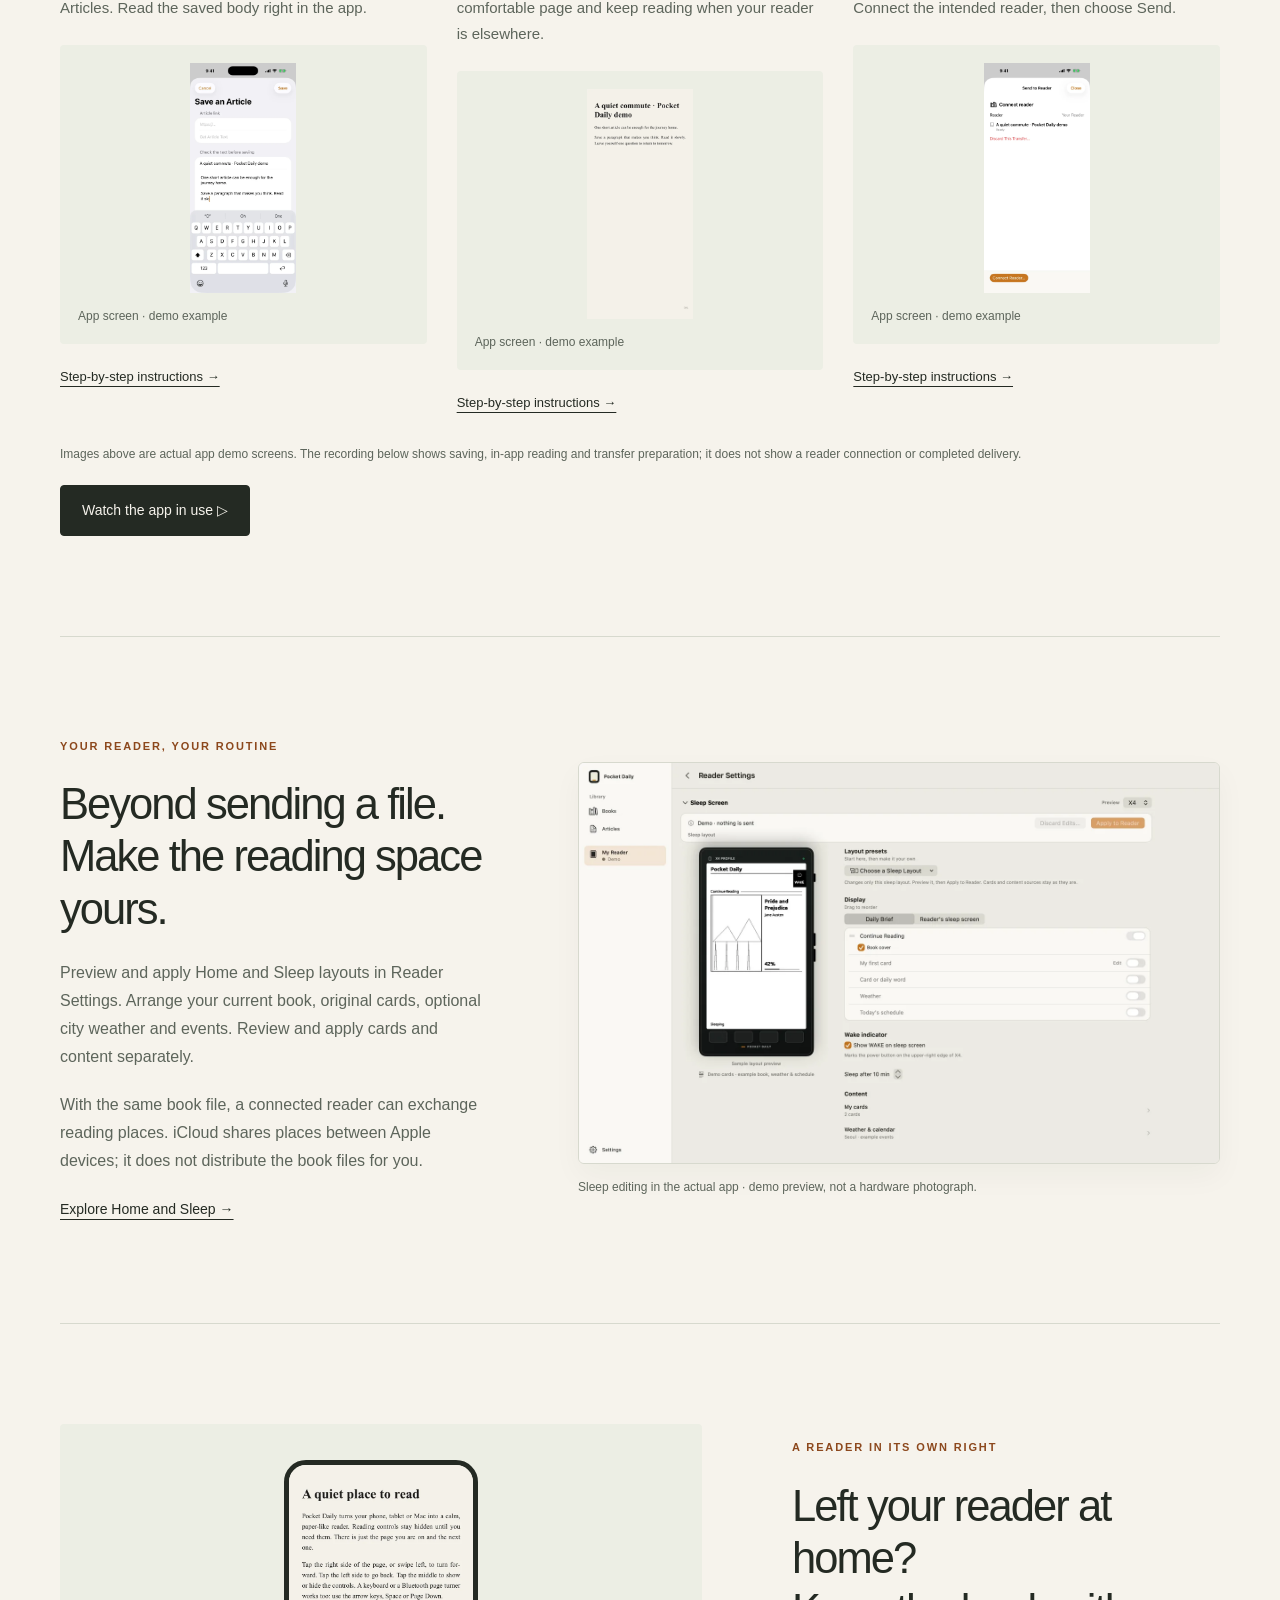
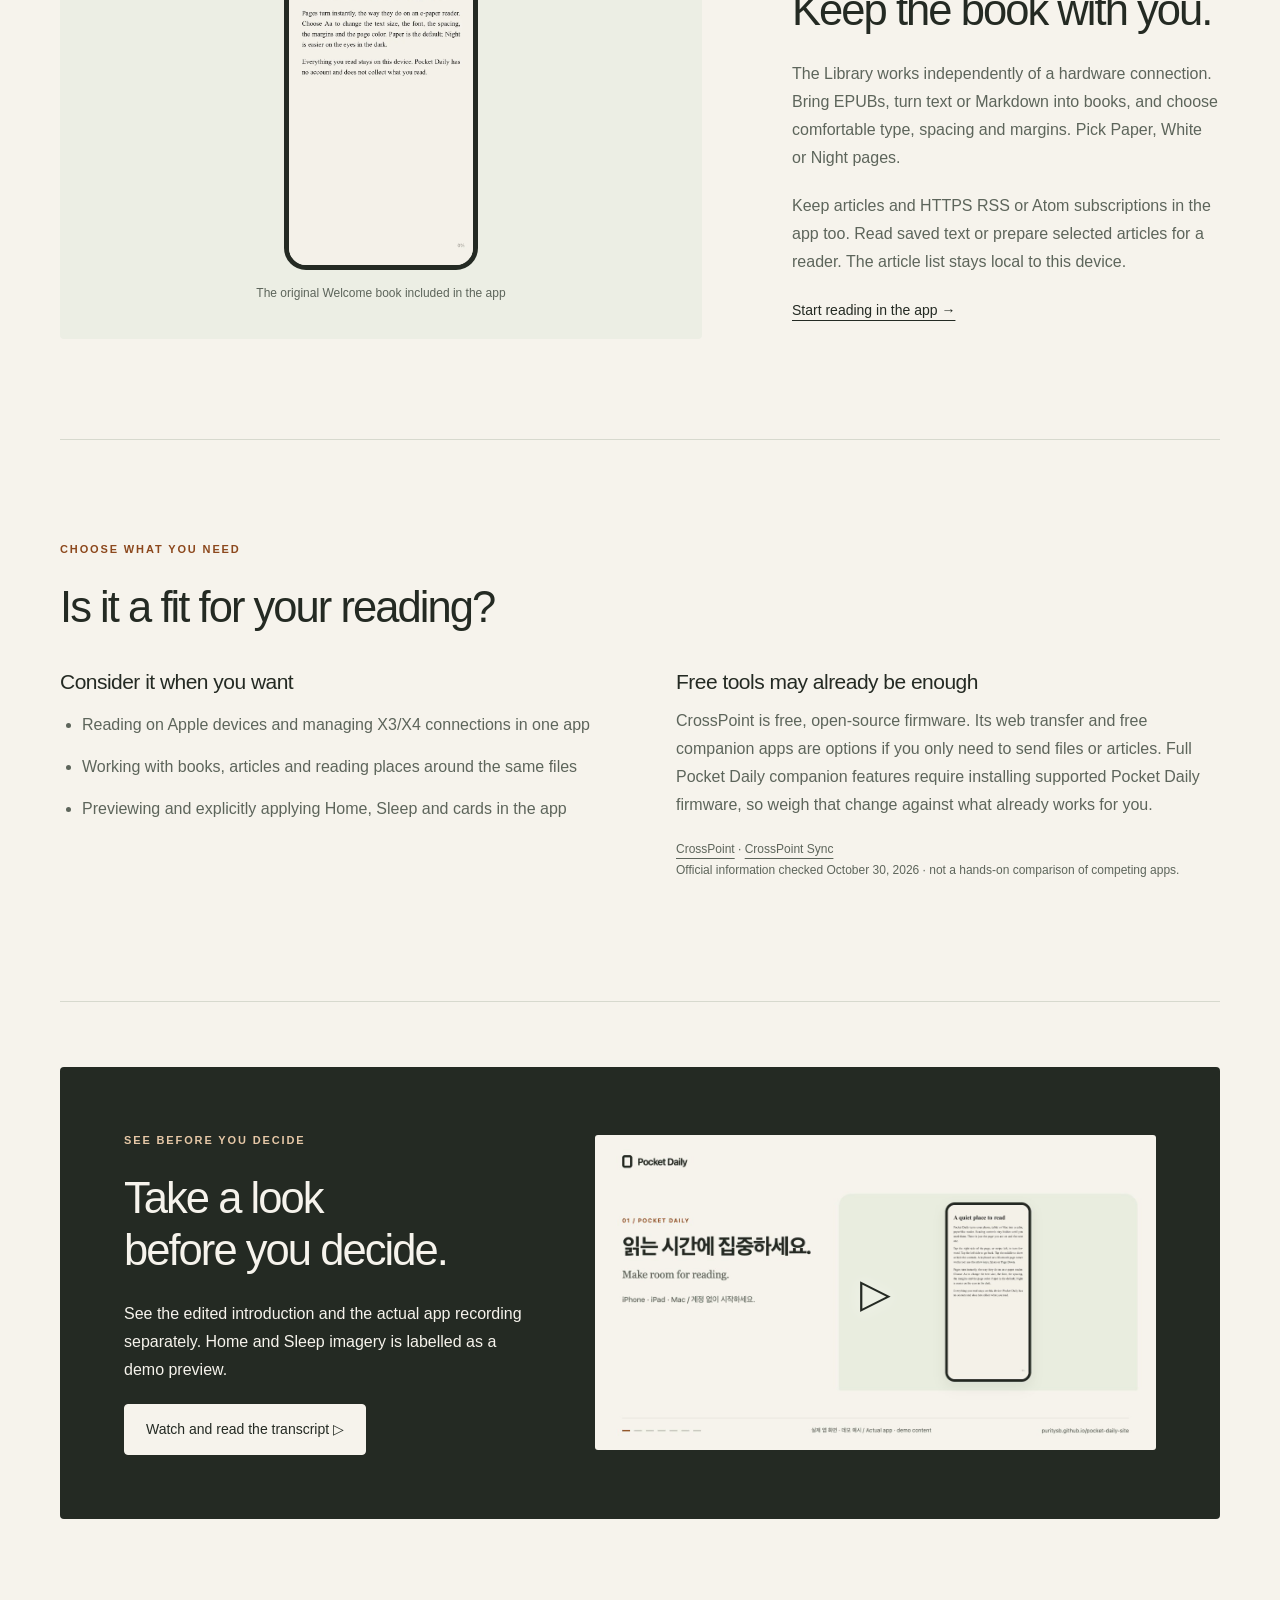
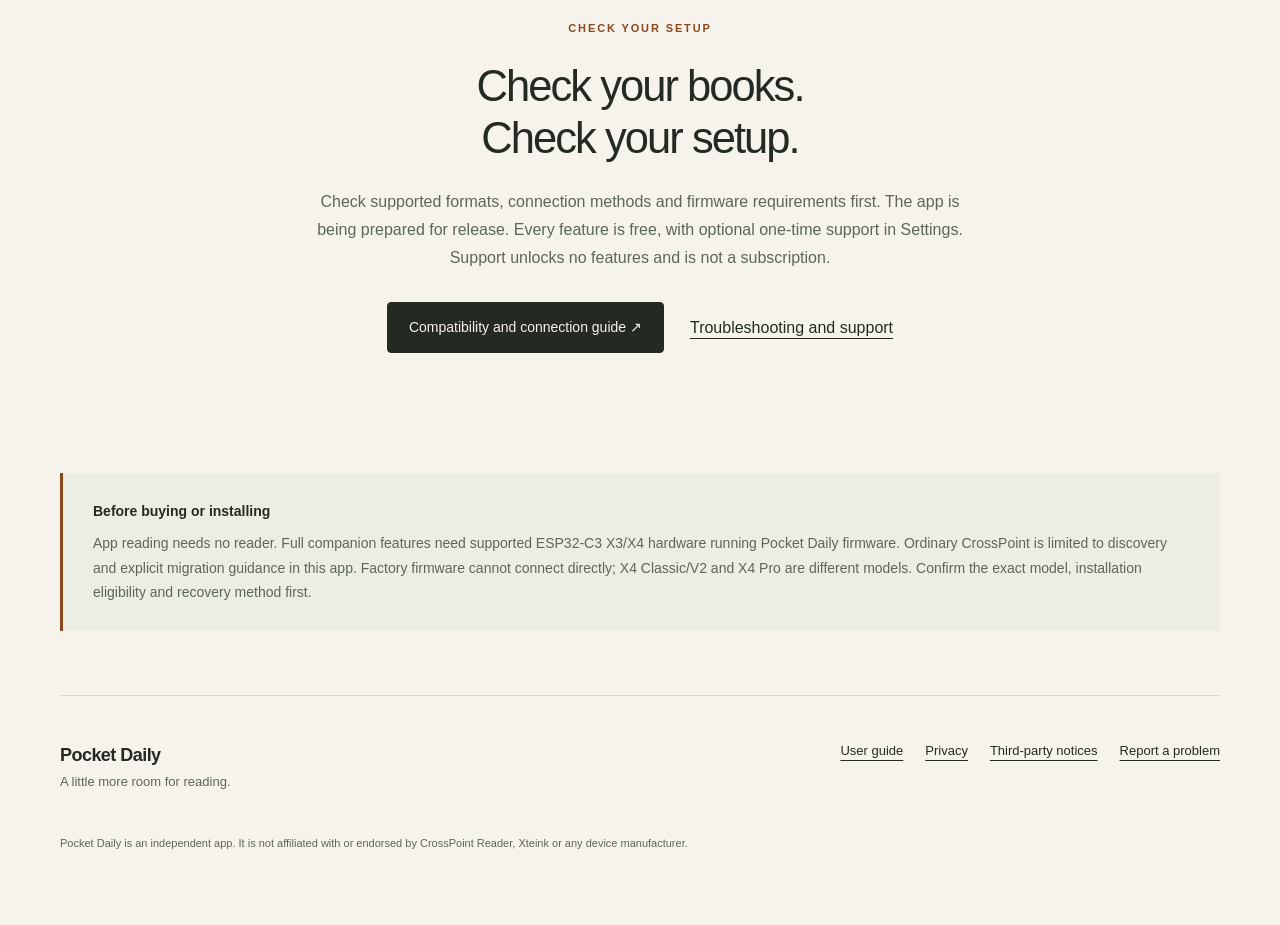
==== commit c4b1f0c6: "Explain free features and voluntary one-time development support" ====
--- a/index.html
+++ b/index.html
@@ -35,7 +35,7 @@
 <div class="fit-columns"><div><h3>Consider it when you want</h3><ul><li>Reading on Apple devices and managing X3/X4 connections in one app</li><li>Working with books, articles and reading places around the same files</li><li>Previewing and explicitly applying Home, Sleep and cards in the app</li></ul></div>
 <div><h3>Free tools may already be enough</h3><p>CrossPoint is free, open-source firmware. Its web transfer and free companion apps are options if you only need to send files or articles. Full Pocket Daily companion features require installing supported Pocket Daily firmware, so weigh that change against what already works for you.</p><p class="source-links"><a href="https://github.com/crosspoint-reader/crosspoint-reader">CrossPoint</a> · <a href="https://crosspointsync.com/">CrossPoint Sync</a><br>Official information checked October 30, 2026 · not a hands-on comparison of competing apps.</p></div></div></section>
 <section class="film-teaser section"><div><p class="eyebrow">SEE BEFORE YOU DECIDE</p><h2>Take a look<br>before you decide.</h2><p>See the edited introduction and the actual app recording separately. Home and Sleep imagery is labelled as a demo preview.</p><a class="button light" href="watch/">Watch and read the transcript ▷</a></div><a class="poster-link" href="watch/" aria-label="Open the video page"><img src="media/intro-poster.jpg" alt="Pocket Daily introduction poster" loading="lazy"><span aria-hidden="true">▷</span></a></section>
-<section class="section start"><p class="eyebrow">CHECK YOUR SETUP</p><h2>Check your books.<br>Check your setup.</h2><p>Check supported formats, connection methods and firmware requirements first. The app is being prepared for release; final pricing and purchase details will follow.</p><div class="actions"><a class="button" href="guide/#connect">Compatibility and connection guide ↗</a><a href="support/">Troubleshooting and support</a></div></section>
+<section class="section start"><p class="eyebrow">CHECK YOUR SETUP</p><h2>Check your books.<br>Check your setup.</h2><p>Check supported formats, connection methods and firmware requirements first. The app is being prepared for release. Every feature is free, with optional one-time support in Settings. Support unlocks no features and is not a subscription.</p><div class="actions"><a class="button" href="guide/#connect">Compatibility and connection guide ↗</a><a href="support/">Troubleshooting and support</a></div></section>
 <aside class="notice"><strong>Before buying or installing</strong><p>App reading needs no reader. Full companion features need supported ESP32-C3 X3/X4 hardware running Pocket Daily firmware. Ordinary CrossPoint is limited to discovery and explicit migration guidance in this app. Factory firmware cannot connect directly; X4 Classic/V2 and X4 Pro are different models. Confirm the exact model, installation eligibility and recovery method first.</p></aside></main>
 <footer class="site-footer"><div><a class="brand" href="./">Pocket Daily</a><p>A little more room for reading.</p></div>
 <div class="footer-links"><a href="guide/">User guide</a><a href="privacy/">Privacy</a><a href="notices/">Third-party notices</a><a href="https://github.com/puritysb/pocket-daily-site/issues">Report a problem</a></div>
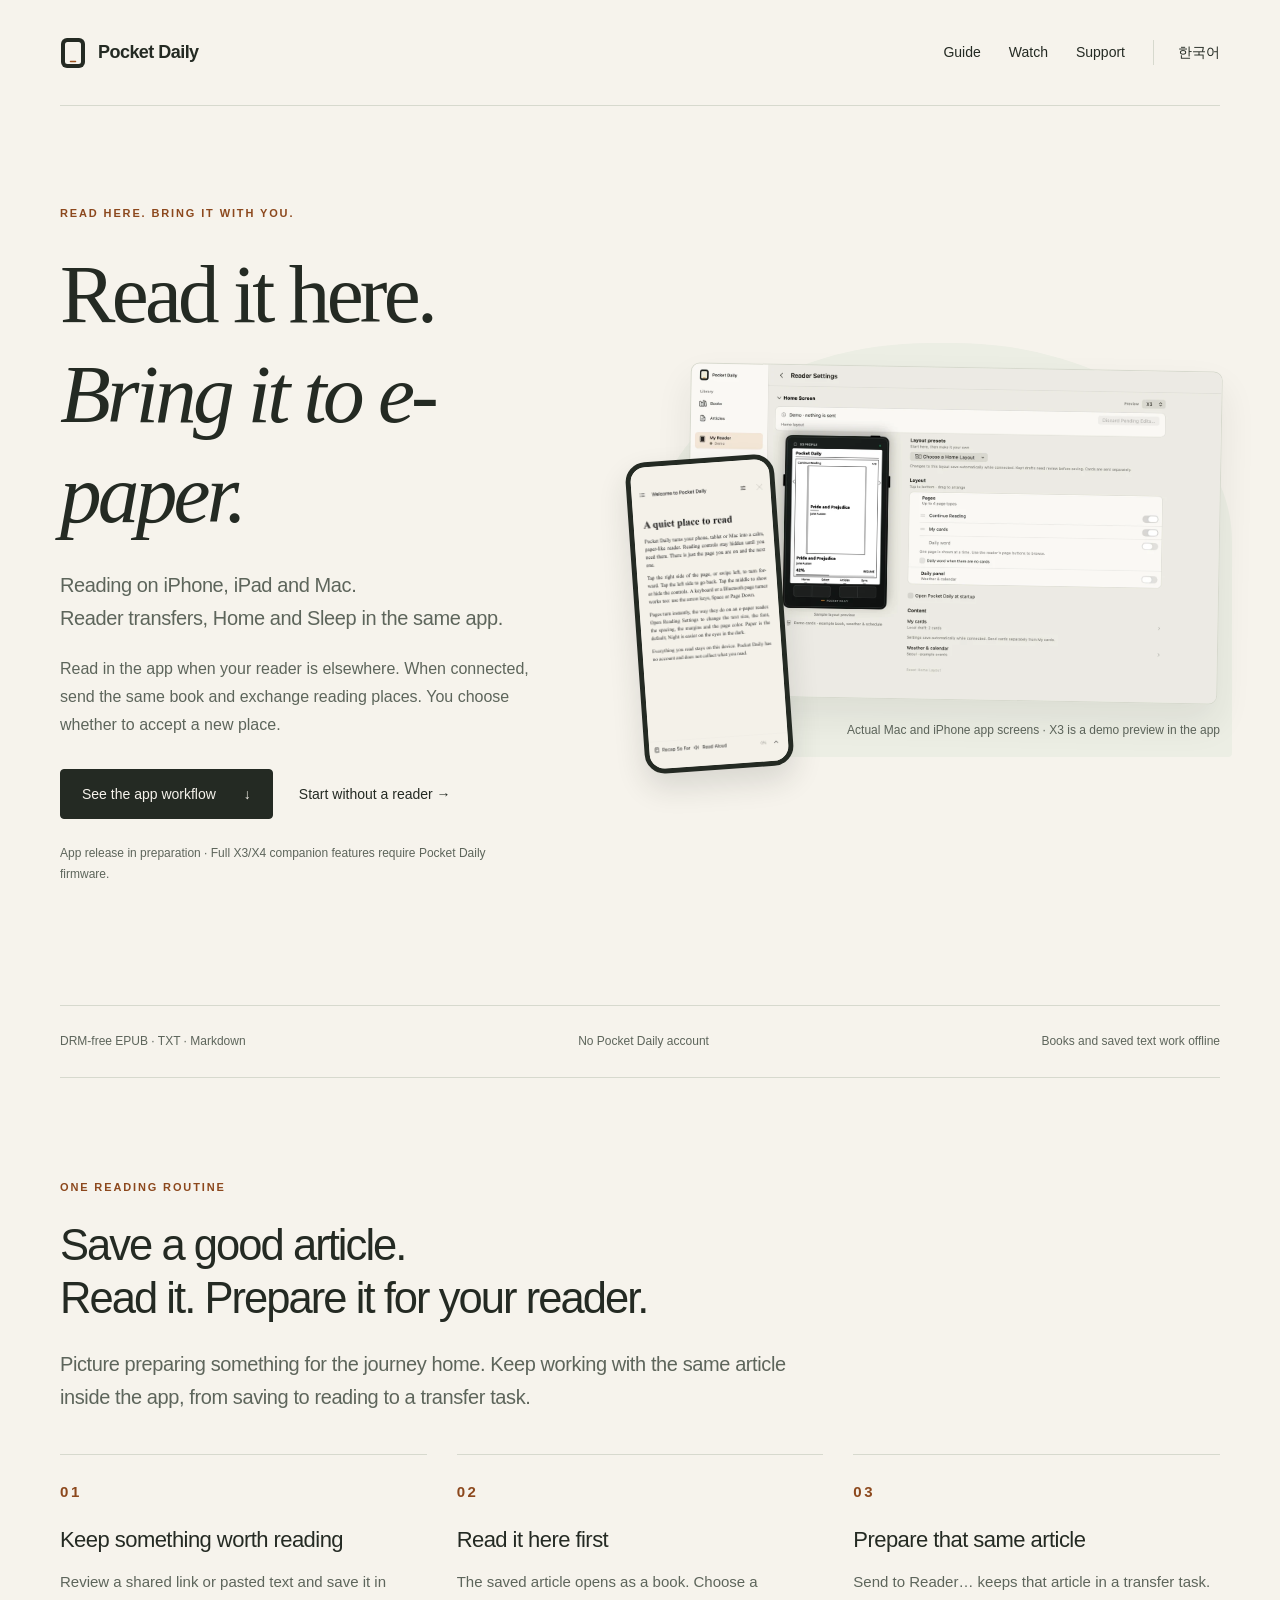
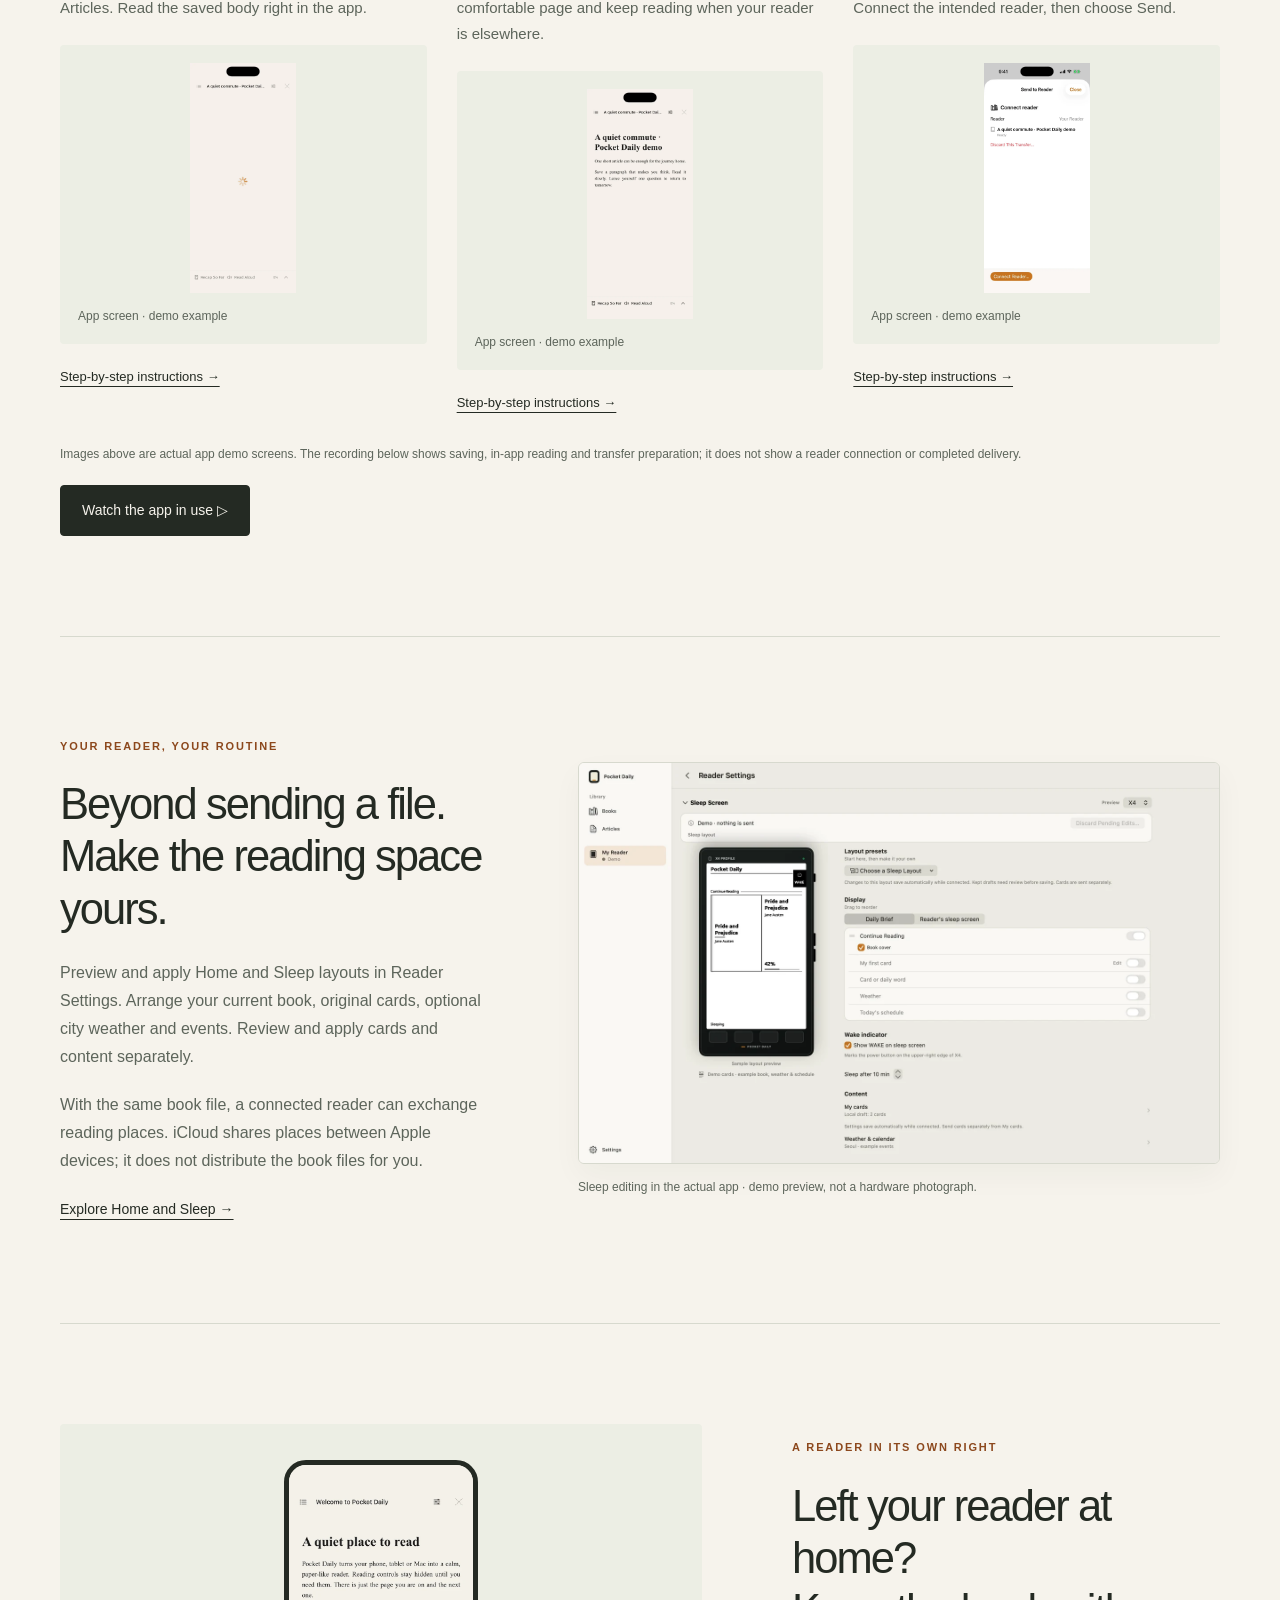
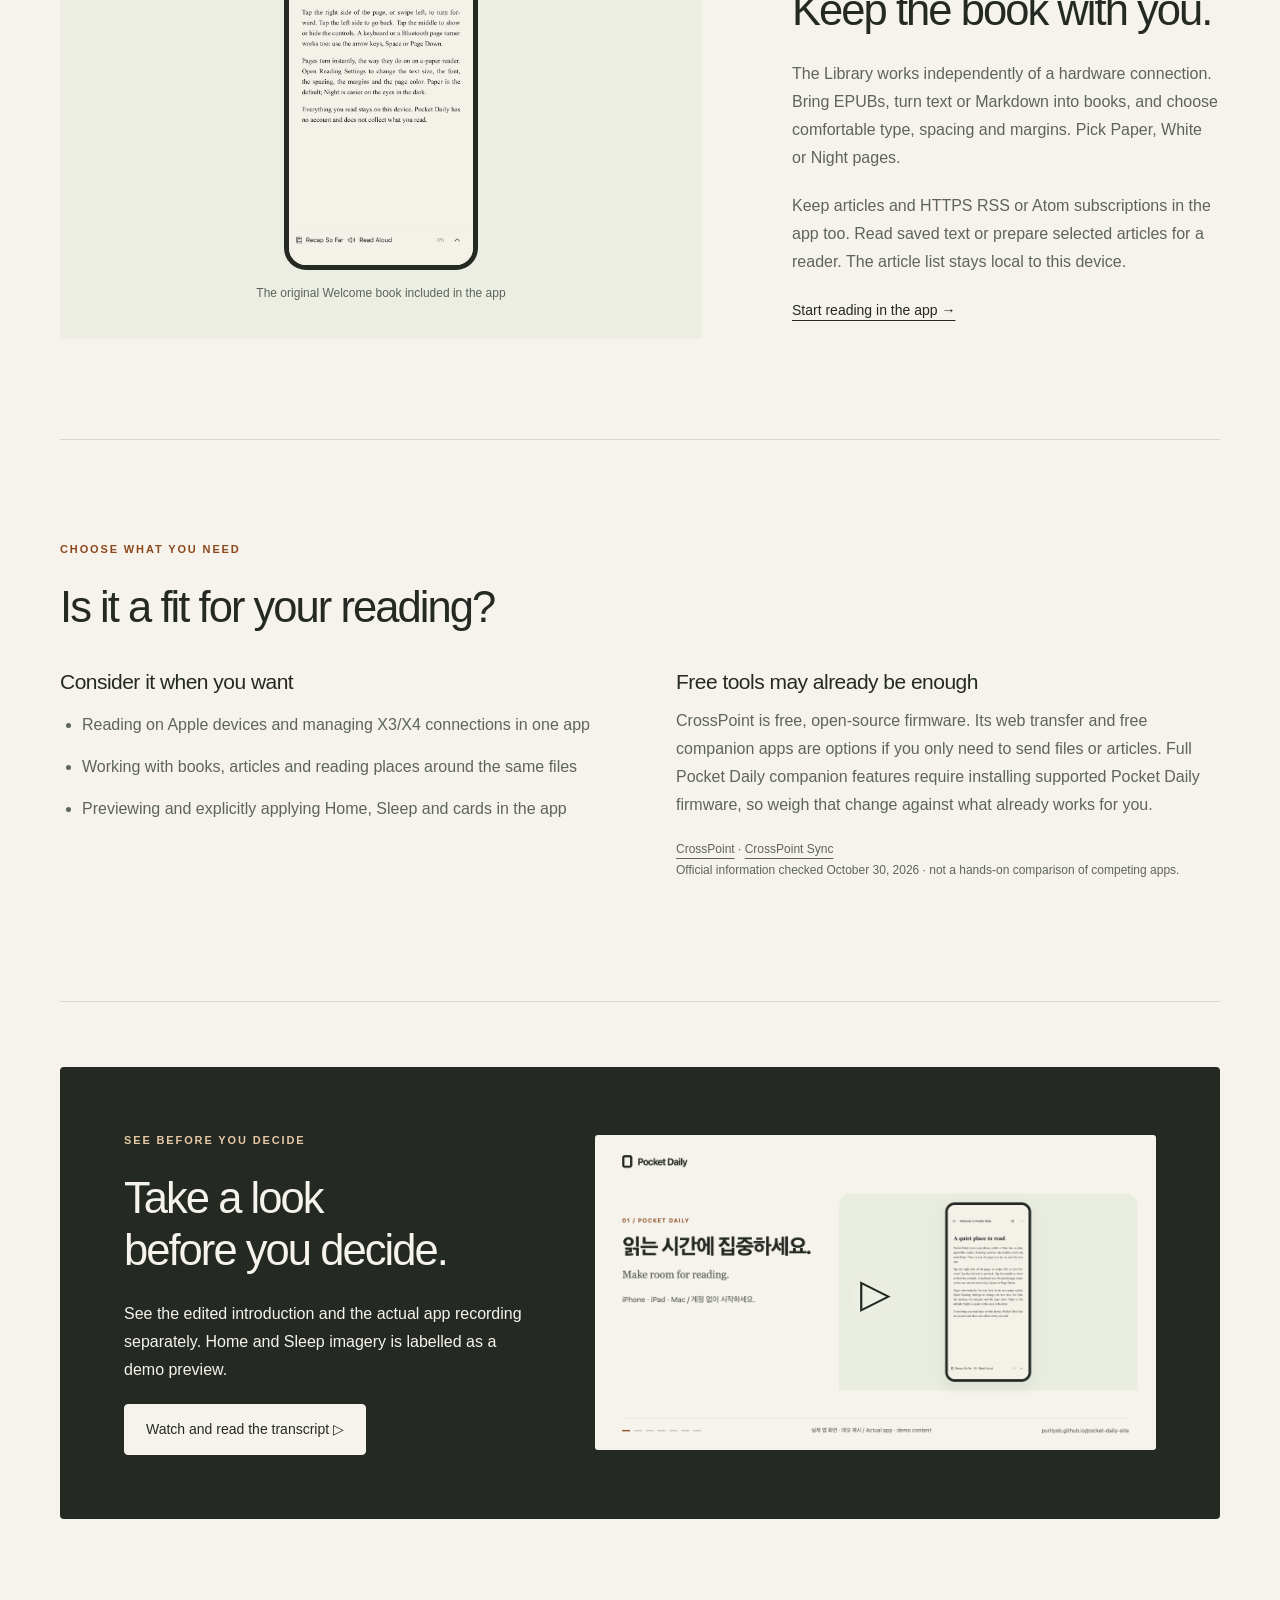
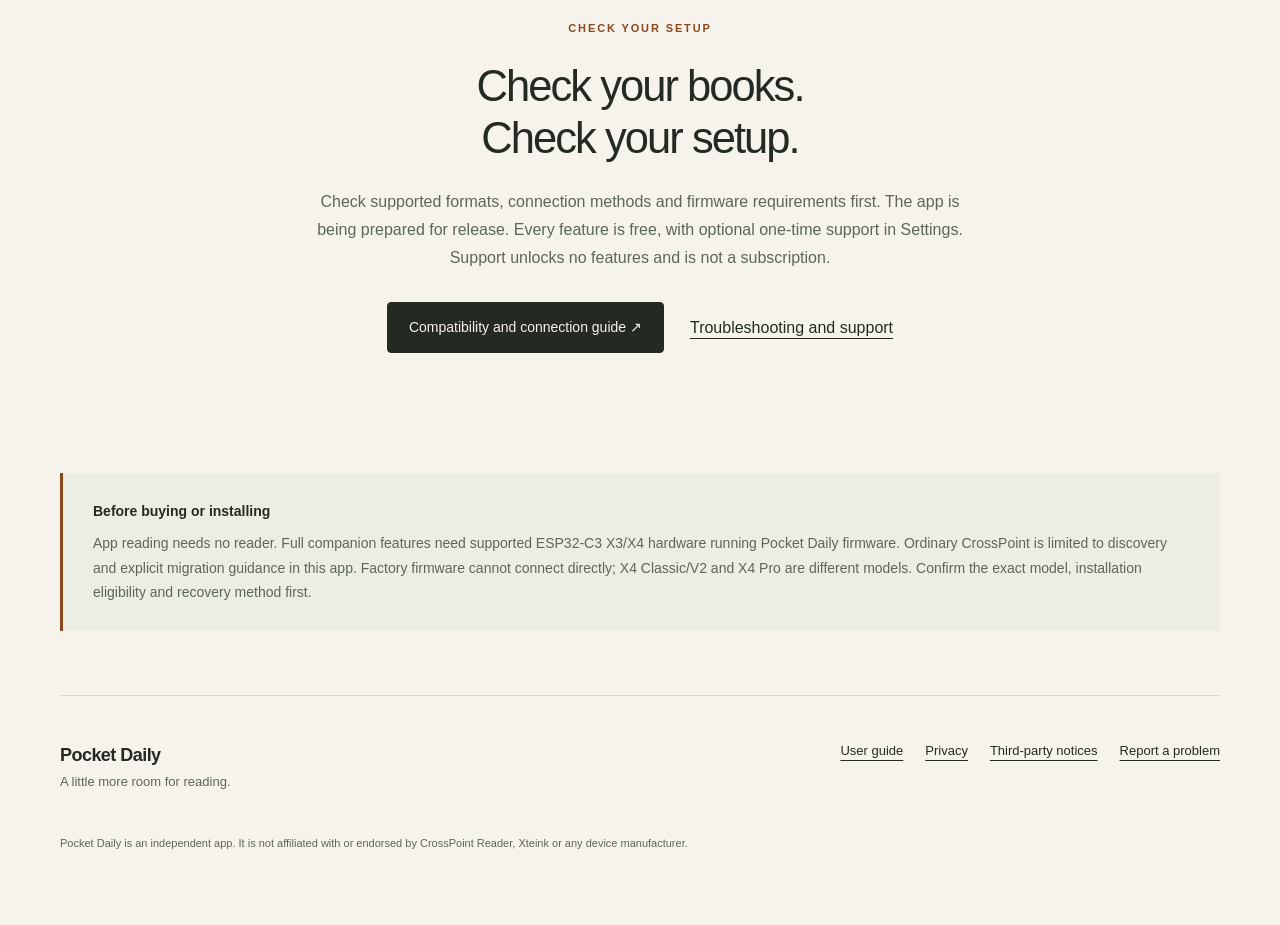
==== commit b42515ea: "Publish current file and connection guide with refreshed app videos" ====
--- a/index.html
+++ b/index.html
@@ -10,12 +10,12 @@
 <link rel="alternate" hreflang="x-default" href="https://puritysb.github.io/pocket-daily-site/">
 <meta property="og:type" content="website"><meta property="og:title" content="Your book, from Apple to e-paper. · Pocket Daily">
 <meta property="og:description" content="Read on iPhone, iPad and Mac. Send the same book to a compatible X3/X4 and edit Home and Sleep in one app. See the actual workflow and requirements."><meta property="og:url" content="https://puritysb.github.io/pocket-daily-site/">
-<meta property="og:image" content="https://puritysb.github.io/pocket-daily-site/media/intro-poster.jpg">
-<link rel="icon" type="image/svg+xml" href="assets/mark.svg">
-<link rel="stylesheet" href="styles.css"><script src="site.js" defer></script>
+<meta property="og:image" content="https://puritysb.github.io/pocket-daily-site/media/intro-poster.jpg?v=e6ecc3de5ef1">
+<link rel="icon" type="image/svg+xml" href="assets/mark.svg?v=72b43a02a0c7">
+<link rel="stylesheet" href="styles.css?v=f85c8ca5e9fd"><script src="site.js?v=1cc2f9434381" defer></script>
 </head><body>
 <a class="skip" href="#main">Skip to content</a>
-<header class="site-header"><a class="brand" href="./"><img src="assets/mark.svg" width="26" height="32" alt="">Pocket Daily</a>
+<header class="site-header"><a class="brand" href="./"><img src="assets/mark.svg?v=72b43a02a0c7" width="26" height="32" alt="">Pocket Daily</a>
 <nav aria-label="Main navigation"><a href="guide/">Guide</a><a href="watch/">Watch</a><a href="support/">Support</a><a class="language" href="ko/" lang="ko" hreflang="ko">한국어</a></nav></header>
 <main id="main"><section class="hero section">
 <div class="hero-copy"><p class="eyebrow">READ HERE. BRING IT WITH YOU.</p><h1>Read it here.<br><em>Bring it to e-paper.</em></h1>
@@ -23,18 +23,18 @@
 <p>Read in the app when your reader is elsewhere. When connected, send the same book and exchange reading places. You choose whether to accept a new place.</p>
 <div class="actions"><a class="button" href="#workflow">See the app workflow <span aria-hidden="true">↓</span></a><a class="text-link" href="guide/#start">Start without a reader →</a></div>
 <p class="availability">App release in preparation · Full X3/X4 companion features require Pocket Daily firmware.</p></div>
-<figure class="hero-art"><img class="desktop-shot" src="assets/screens/home.webp" alt="Native Mac app with an X3 Home demo preview" loading="eager" decoding="async"><img class="phone-shot" src="assets/screens/reading.webp" alt="Actual iPhone reading screen" loading="eager" decoding="async"><figcaption>Actual Mac and iPhone app screens · X3 is a demo preview in the app</figcaption></figure></section>
+<figure class="hero-art"><img class="desktop-shot" src="assets/screens/home.webp?v=7546b2efbf43" alt="Native Mac app with an X3 Home demo preview" loading="eager" decoding="async"><img class="phone-shot" src="assets/screens/reading.webp?v=0099a921e17b" alt="Actual iPhone reading screen" loading="eager" decoding="async"><figcaption>Actual Mac and iPhone app screens · X3 is a demo preview in the app</figcaption></figure></section>
 <div class="principles"><span>DRM-free EPUB · TXT · Markdown</span><span>No Pocket Daily account</span><span>Books and saved text work offline</span></div>
 <section class="section workflow" id="workflow"><p class="eyebrow">ONE READING ROUTINE</p><h2>Save a good article.<br>Read it. Prepare it for your reader.</h2><p class="lead">Picture preparing something for the journey home. Keep working with the same article inside the app, from saving to reading to a transfer task.</p>
-<div class="journey"><article><p class="eyebrow">01</p><h3>Keep something worth reading</h3><p>Review a shared link or pasted text and save it in Articles. Read the saved body right in the app.</p><figure><img class="journey-shot" src="assets/screens/workflow-draft.webp" alt="Actual Pocket Daily app screen, demo content" loading="lazy" decoding="async"><figcaption>App screen · demo example</figcaption></figure><a href="guide/#articles">Step-by-step instructions →</a></article><article><p class="eyebrow">02</p><h3>Read it here first</h3><p>The saved article opens as a book. Choose a comfortable page and keep reading when your reader is elsewhere.</p><figure><img class="journey-shot" src="assets/screens/workflow-reading.webp" alt="Actual Pocket Daily app screen, demo content" loading="lazy" decoding="async"><figcaption>App screen · demo example</figcaption></figure><a href="guide/#reading">Step-by-step instructions →</a></article><article><p class="eyebrow">03</p><h3>Prepare that same article</h3><p>Send to Reader… keeps that article in a transfer task. Connect the intended reader, then choose Send.</p><figure><img class="journey-shot" src="assets/screens/workflow-ready.webp" alt="Actual Pocket Daily app screen, demo content" loading="lazy" decoding="async"><figcaption>App screen · demo example</figcaption></figure><a href="guide/#send">Step-by-step instructions →</a></article></div>
+<div class="journey"><article><p class="eyebrow">01</p><h3>Keep something worth reading</h3><p>Review a shared link or pasted text and save it in Articles. Read the saved body right in the app.</p><figure><img class="journey-shot" src="assets/screens/workflow-draft.webp?v=5f63ebba08dd" alt="Actual Pocket Daily app screen, demo content" loading="lazy" decoding="async"><figcaption>App screen · demo example</figcaption></figure><a href="guide/#articles">Step-by-step instructions →</a></article><article><p class="eyebrow">02</p><h3>Read it here first</h3><p>The saved article opens as a book. Choose a comfortable page and keep reading when your reader is elsewhere.</p><figure><img class="journey-shot" src="assets/screens/workflow-reading.webp?v=2577a527853b" alt="Actual Pocket Daily app screen, demo content" loading="lazy" decoding="async"><figcaption>App screen · demo example</figcaption></figure><a href="guide/#reading">Step-by-step instructions →</a></article><article><p class="eyebrow">03</p><h3>Prepare that same article</h3><p>Send to Reader… keeps that article in a transfer task. Connect the intended reader, then choose Send.</p><figure><img class="journey-shot" src="assets/screens/workflow-ready.webp?v=16c96c6560fa" alt="Actual Pocket Daily app screen, demo content" loading="lazy" decoding="async"><figcaption>App screen · demo example</figcaption></figure><a href="guide/#send">Step-by-step instructions →</a></article></div>
 <p class="meta">Images above are actual app demo screens. The recording below shows saving, in-app reading and transfer preparation; it does not show a reader connection or completed delivery.</p>
 <a class="button" href="watch/#app-workflow">Watch the app in use ▷</a></section>
-<section class="section feature"><div><p class="eyebrow">YOUR READER, YOUR ROUTINE</p><h2>Beyond sending a file.<br>Make the reading space yours.</h2><p>Preview and apply Home and Sleep layouts in Reader Settings. Arrange your current book, original cards, optional city weather and events. Review and apply cards and content separately.</p><p>With the same book file, a connected reader can exchange reading places. iCloud shares places between Apple devices; it does not distribute the book files for you.</p><a href="guide/#screens">Explore Home and Sleep →</a></div><figure><img class="" src="assets/screens/sleep.webp" alt="Sleep Screen layout editing in the actual Mac app" loading="lazy" decoding="async"><figcaption>Sleep editing in the actual app · demo preview, not a hardware photograph.</figcaption></figure></section>
-<section class="section feature reverse"><div><p class="eyebrow">A READER IN ITS OWN RIGHT</p><h2>Left your reader at home?<br>Keep the book with you.</h2><p>The Library works independently of a hardware connection. Bring EPUBs, turn text or Markdown into books, and choose comfortable type, spacing and margins. Pick Paper, White or Night pages.</p><p>Keep articles and HTTPS RSS or Atom subscriptions in the app too. Read saved text or prepare selected articles for a reader. The article list stays local to this device.</p><a href="guide/#reading">Start reading in the app →</a></div><figure class="reading-figure"><img class="" src="assets/screens/reading.webp" alt="Welcome book in the actual Pocket Daily reader" loading="lazy" decoding="async"><figcaption>The original Welcome book included in the app</figcaption></figure></section>
+<section class="section feature"><div><p class="eyebrow">YOUR READER, YOUR ROUTINE</p><h2>Beyond sending a file.<br>Make the reading space yours.</h2><p>Preview and apply Home and Sleep layouts in Reader Settings. Arrange your current book, original cards, optional city weather and events. Review and apply cards and content separately.</p><p>With the same book file, a connected reader can exchange reading places. iCloud shares places between Apple devices; it does not distribute the book files for you.</p><a href="guide/#screens">Explore Home and Sleep →</a></div><figure><img class="" src="assets/screens/sleep.webp?v=33592a170ef2" alt="Sleep Screen layout editing in the actual Mac app" loading="lazy" decoding="async"><figcaption>Sleep editing in the actual app · demo preview, not a hardware photograph.</figcaption></figure></section>
+<section class="section feature reverse"><div><p class="eyebrow">A READER IN ITS OWN RIGHT</p><h2>Left your reader at home?<br>Keep the book with you.</h2><p>The Library works independently of a hardware connection. Bring EPUBs, turn text or Markdown into books, and choose comfortable type, spacing and margins. Pick Paper, White or Night pages.</p><p>Keep articles and HTTPS RSS or Atom subscriptions in the app too. Read saved text or prepare selected articles for a reader. The article list stays local to this device.</p><a href="guide/#reading">Start reading in the app →</a></div><figure class="reading-figure"><img class="" src="assets/screens/reading.webp?v=0099a921e17b" alt="Welcome book in the actual Pocket Daily reader" loading="lazy" decoding="async"><figcaption>The original Welcome book included in the app</figcaption></figure></section>
 <section class="section fit" id="fit"><p class="eyebrow">CHOOSE WHAT YOU NEED</p><h2>Is it a fit for your reading?</h2>
 <div class="fit-columns"><div><h3>Consider it when you want</h3><ul><li>Reading on Apple devices and managing X3/X4 connections in one app</li><li>Working with books, articles and reading places around the same files</li><li>Previewing and explicitly applying Home, Sleep and cards in the app</li></ul></div>
 <div><h3>Free tools may already be enough</h3><p>CrossPoint is free, open-source firmware. Its web transfer and free companion apps are options if you only need to send files or articles. Full Pocket Daily companion features require installing supported Pocket Daily firmware, so weigh that change against what already works for you.</p><p class="source-links"><a href="https://github.com/crosspoint-reader/crosspoint-reader">CrossPoint</a> · <a href="https://crosspointsync.com/">CrossPoint Sync</a><br>Official information checked October 30, 2026 · not a hands-on comparison of competing apps.</p></div></div></section>
-<section class="film-teaser section"><div><p class="eyebrow">SEE BEFORE YOU DECIDE</p><h2>Take a look<br>before you decide.</h2><p>See the edited introduction and the actual app recording separately. Home and Sleep imagery is labelled as a demo preview.</p><a class="button light" href="watch/">Watch and read the transcript ▷</a></div><a class="poster-link" href="watch/" aria-label="Open the video page"><img src="media/intro-poster.jpg" alt="Pocket Daily introduction poster" loading="lazy"><span aria-hidden="true">▷</span></a></section>
+<section class="film-teaser section"><div><p class="eyebrow">SEE BEFORE YOU DECIDE</p><h2>Take a look<br>before you decide.</h2><p>See the edited introduction and the actual app recording separately. Home and Sleep imagery is labelled as a demo preview.</p><a class="button light" href="watch/">Watch and read the transcript ▷</a></div><a class="poster-link" href="watch/" aria-label="Open the video page"><img src="media/intro-poster.jpg?v=e6ecc3de5ef1" alt="Pocket Daily introduction poster" loading="lazy"><span aria-hidden="true">▷</span></a></section>
 <section class="section start"><p class="eyebrow">CHECK YOUR SETUP</p><h2>Check your books.<br>Check your setup.</h2><p>Check supported formats, connection methods and firmware requirements first. The app is being prepared for release. Every feature is free, with optional one-time support in Settings. Support unlocks no features and is not a subscription.</p><div class="actions"><a class="button" href="guide/#connect">Compatibility and connection guide ↗</a><a href="support/">Troubleshooting and support</a></div></section>
 <aside class="notice"><strong>Before buying or installing</strong><p>App reading needs no reader. Full companion features need supported ESP32-C3 X3/X4 hardware running Pocket Daily firmware. Ordinary CrossPoint is limited to discovery and explicit migration guidance in this app. Factory firmware cannot connect directly; X4 Classic/V2 and X4 Pro are different models. Confirm the exact model, installation eligibility and recovery method first.</p></aside></main>
 <footer class="site-footer"><div><a class="brand" href="./">Pocket Daily</a><p>A little more room for reading.</p></div>
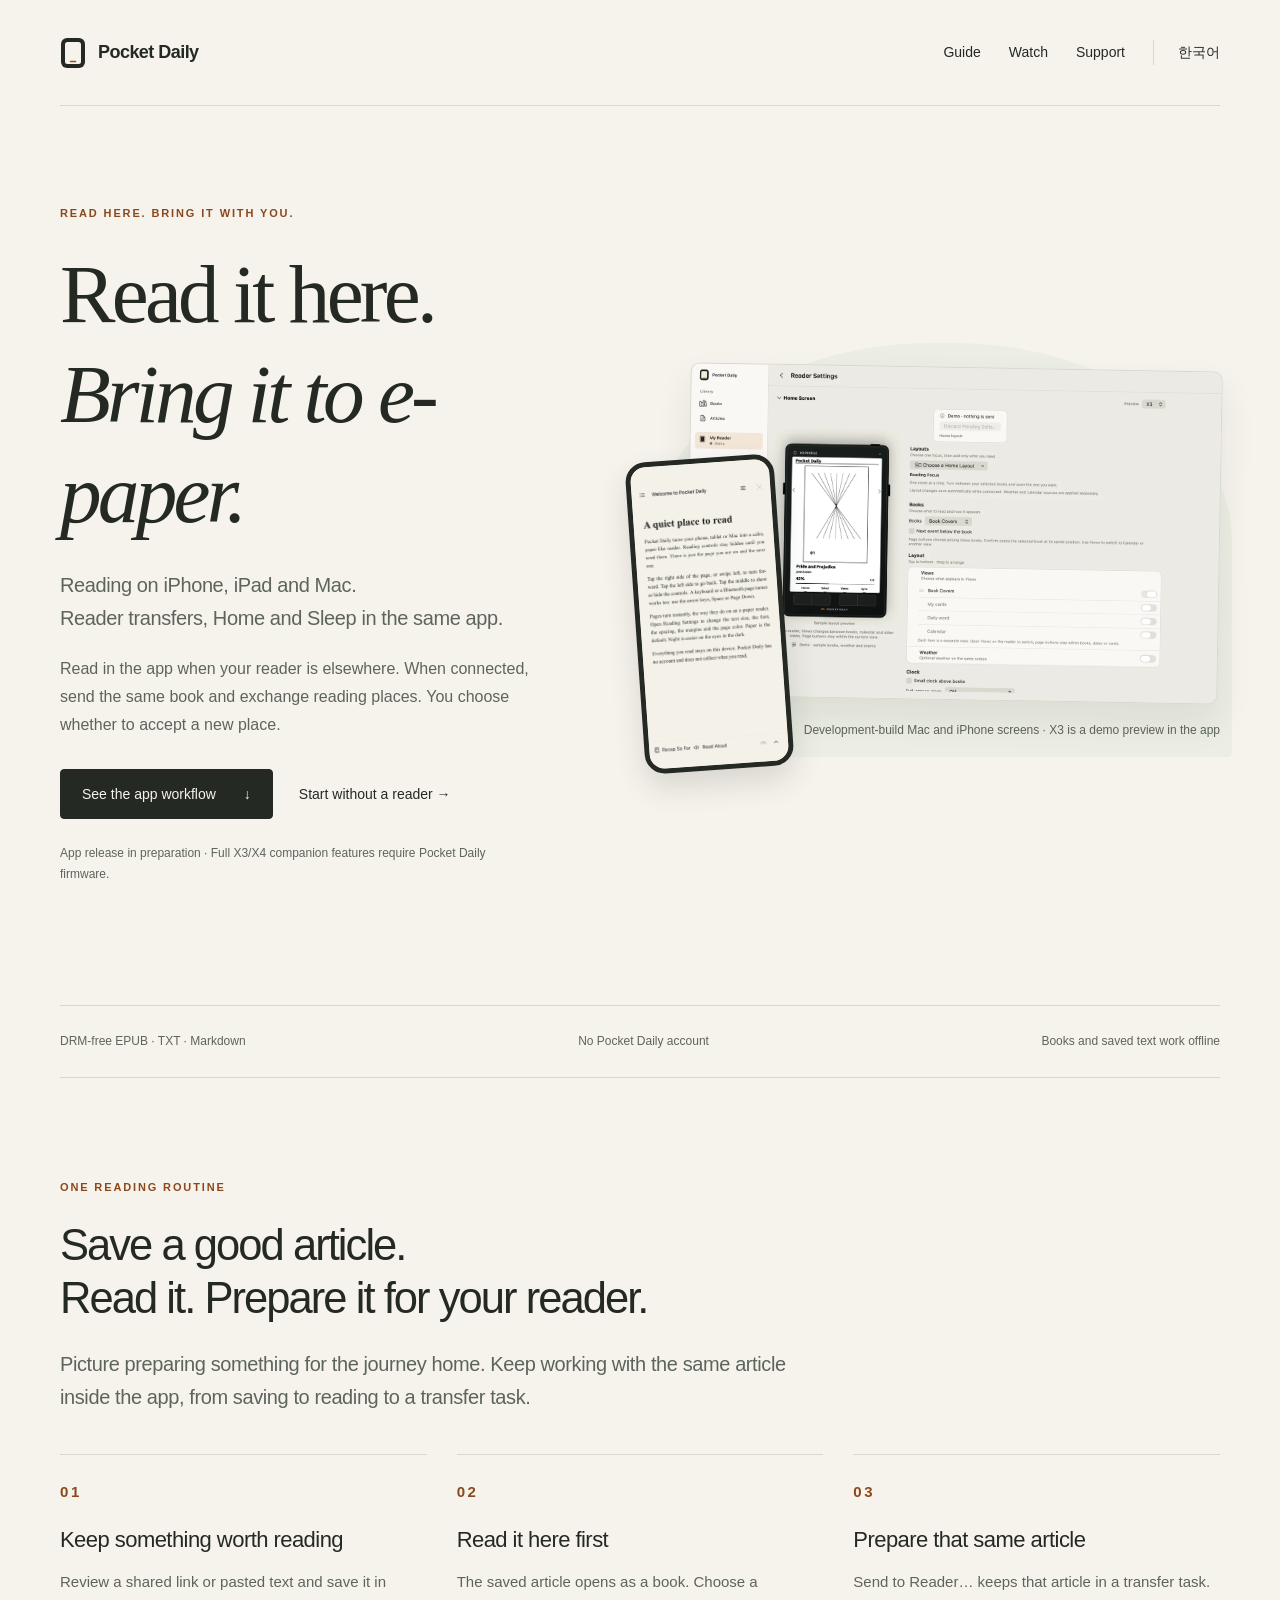
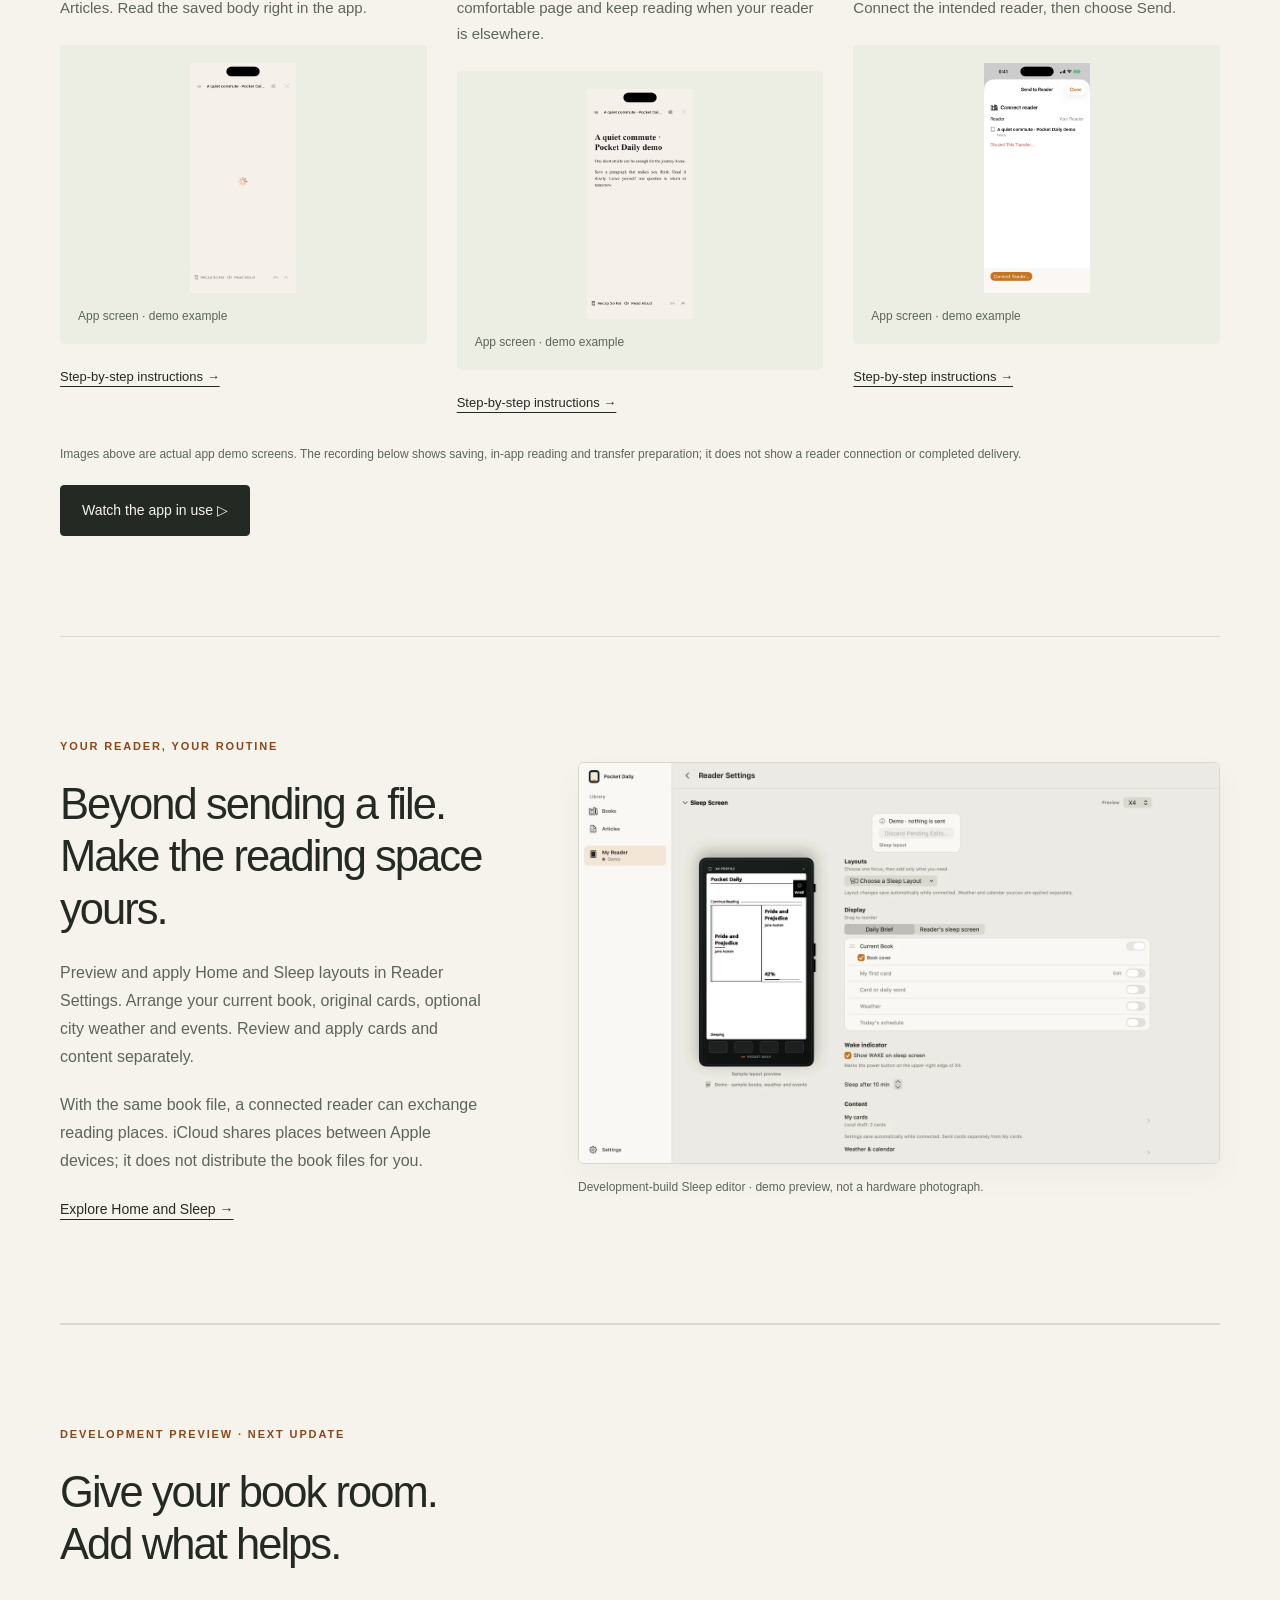
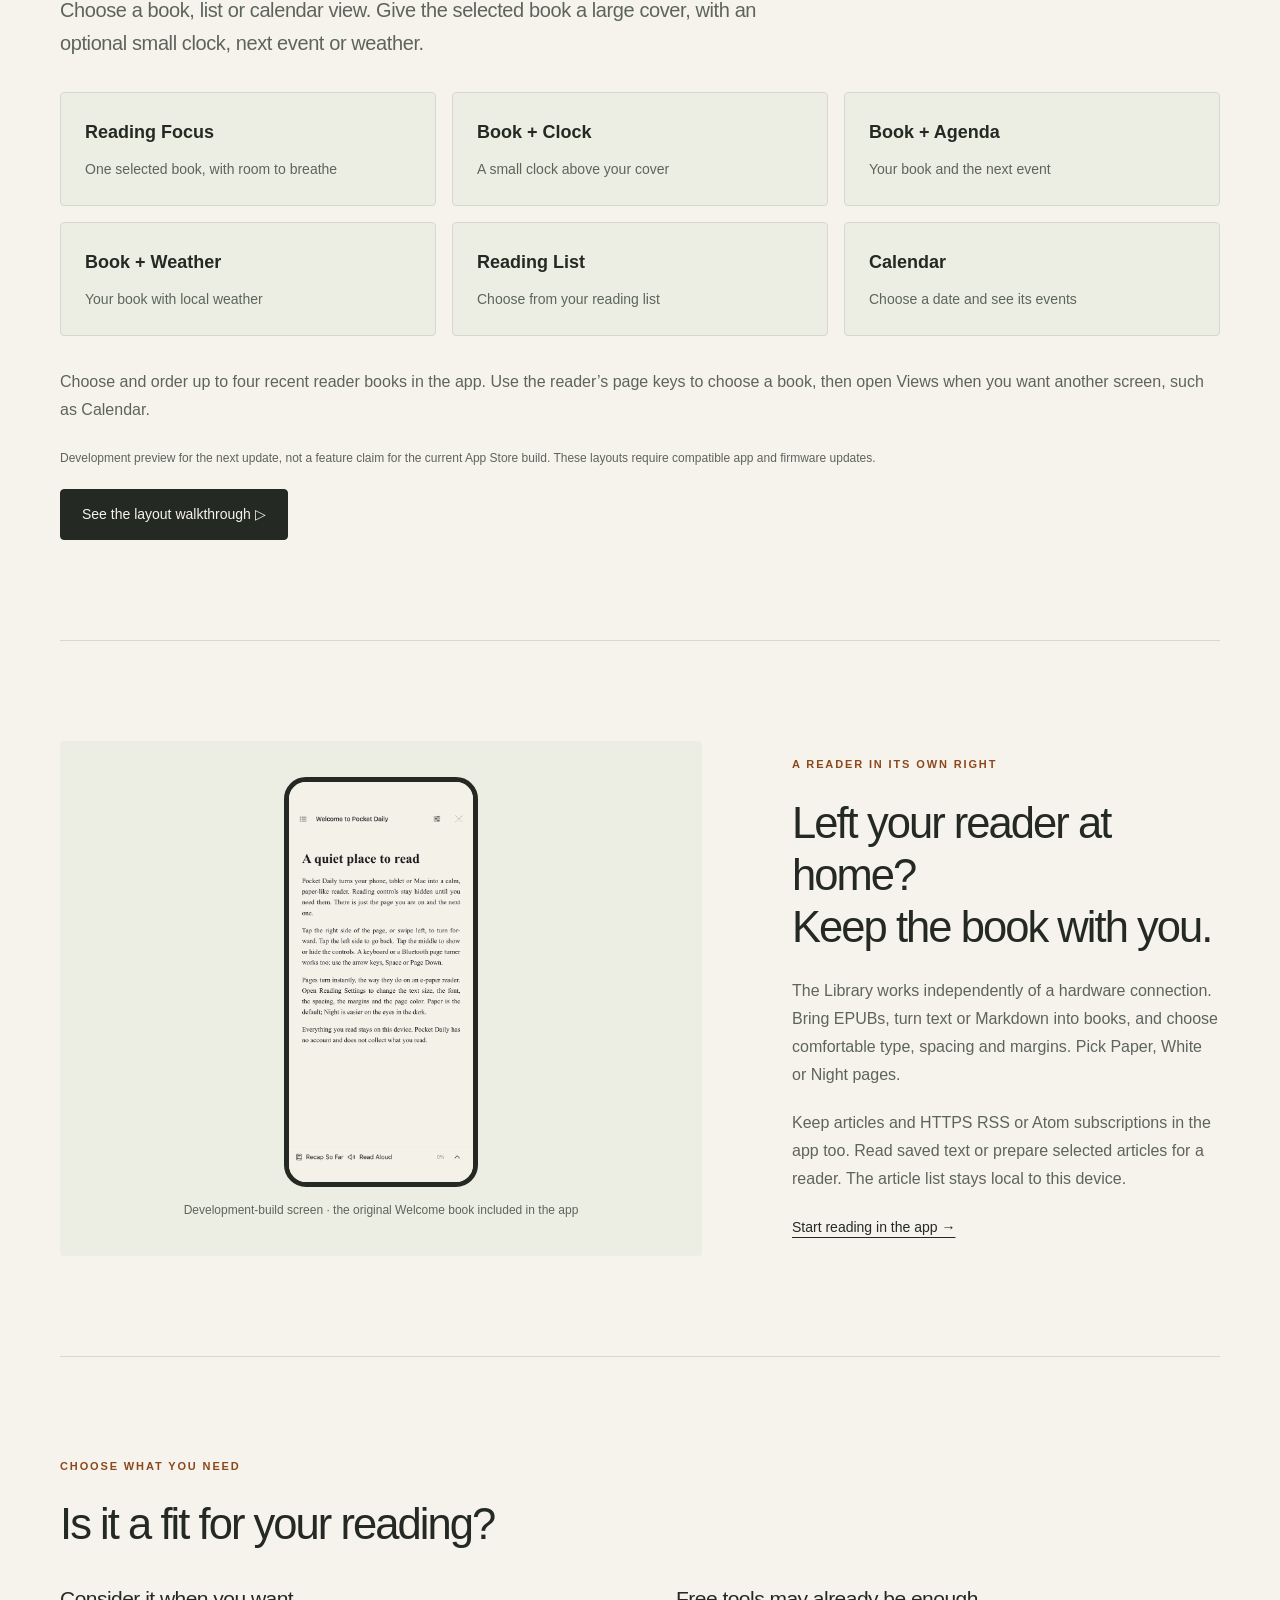
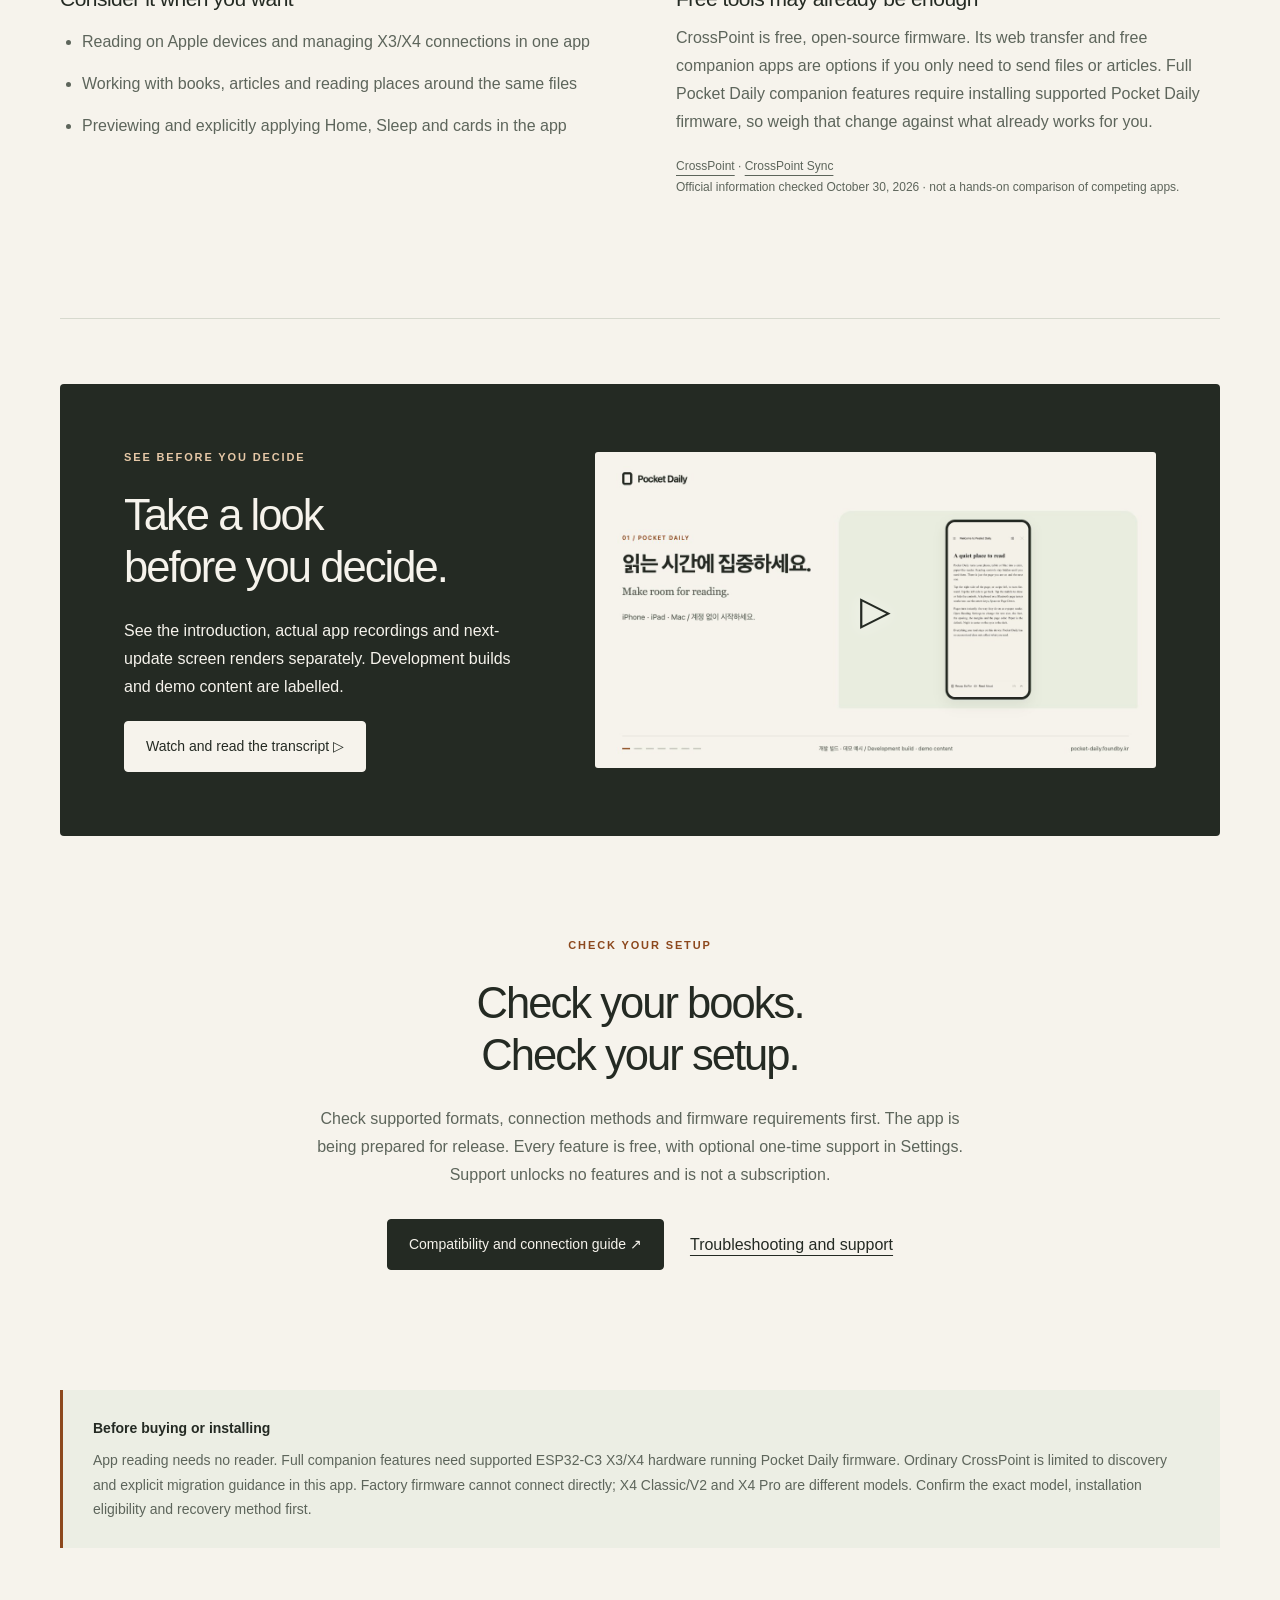
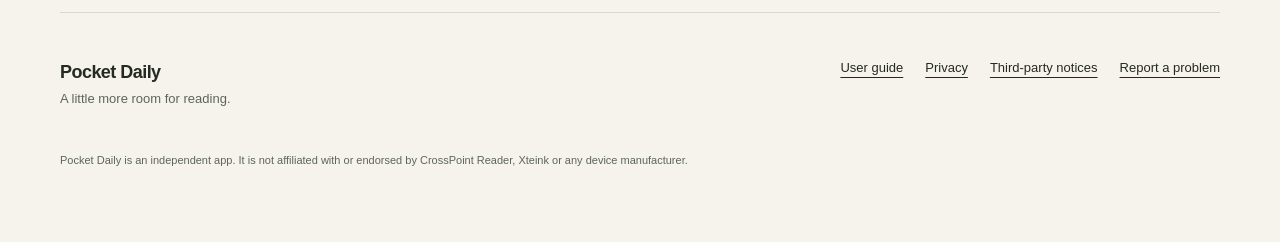
==== commit 7fccd003: "Show reading layouts and actual theme configuration in bilingual guides" ====
--- a/index.html
+++ b/index.html
@@ -4,15 +4,15 @@
 <meta name="description" content="Read on iPhone, iPad and Mac. Send the same book to a compatible X3/X4 and edit Home and Sleep in one app. See the actual workflow and requirements.">
 <meta name="theme-color" content="#f6f3ec">
 <title>Your book, from Apple to e-paper. · Pocket Daily</title>
-<link rel="canonical" href="https://puritysb.github.io/pocket-daily-site/">
-<link rel="alternate" hreflang="en" href="https://puritysb.github.io/pocket-daily-site/">
-<link rel="alternate" hreflang="ko" href="https://puritysb.github.io/pocket-daily-site/ko/">
-<link rel="alternate" hreflang="x-default" href="https://puritysb.github.io/pocket-daily-site/">
+<link rel="canonical" href="https://pocket-daily.foundby.kr/">
+<link rel="alternate" hreflang="en" href="https://pocket-daily.foundby.kr/">
+<link rel="alternate" hreflang="ko" href="https://pocket-daily.foundby.kr/ko/">
+<link rel="alternate" hreflang="x-default" href="https://pocket-daily.foundby.kr/">
 <meta property="og:type" content="website"><meta property="og:title" content="Your book, from Apple to e-paper. · Pocket Daily">
-<meta property="og:description" content="Read on iPhone, iPad and Mac. Send the same book to a compatible X3/X4 and edit Home and Sleep in one app. See the actual workflow and requirements."><meta property="og:url" content="https://puritysb.github.io/pocket-daily-site/">
-<meta property="og:image" content="https://puritysb.github.io/pocket-daily-site/media/intro-poster.jpg?v=e6ecc3de5ef1">
+<meta property="og:description" content="Read on iPhone, iPad and Mac. Send the same book to a compatible X3/X4 and edit Home and Sleep in one app. See the actual workflow and requirements."><meta property="og:url" content="https://pocket-daily.foundby.kr/">
+<meta property="og:image" content="https://pocket-daily.foundby.kr/media/intro-poster.jpg?v=2ca63960b710">
 <link rel="icon" type="image/svg+xml" href="assets/mark.svg?v=72b43a02a0c7">
-<link rel="stylesheet" href="styles.css?v=f85c8ca5e9fd"><script src="site.js?v=1cc2f9434381" defer></script>
+<link rel="stylesheet" href="styles.css?v=7a7fda028a2c"><script src="site.js?v=1cc2f9434381" defer></script>
 </head><body>
 <a class="skip" href="#main">Skip to content</a>
 <header class="site-header"><a class="brand" href="./"><img src="assets/mark.svg?v=72b43a02a0c7" width="26" height="32" alt="">Pocket Daily</a>
@@ -23,18 +23,19 @@
 <p>Read in the app when your reader is elsewhere. When connected, send the same book and exchange reading places. You choose whether to accept a new place.</p>
 <div class="actions"><a class="button" href="#workflow">See the app workflow <span aria-hidden="true">↓</span></a><a class="text-link" href="guide/#start">Start without a reader →</a></div>
 <p class="availability">App release in preparation · Full X3/X4 companion features require Pocket Daily firmware.</p></div>
-<figure class="hero-art"><img class="desktop-shot" src="assets/screens/home.webp?v=7546b2efbf43" alt="Native Mac app with an X3 Home demo preview" loading="eager" decoding="async"><img class="phone-shot" src="assets/screens/reading.webp?v=0099a921e17b" alt="Actual iPhone reading screen" loading="eager" decoding="async"><figcaption>Actual Mac and iPhone app screens · X3 is a demo preview in the app</figcaption></figure></section>
+<figure class="hero-art"><img class="desktop-shot" src="assets/screens/home.webp?v=40b87dae8d6a" alt="Native Mac app with an X3 Home demo preview" loading="eager" decoding="async"><img class="phone-shot" src="assets/screens/reading.webp?v=88b64fee0797" alt="Actual iPhone reading screen" loading="eager" decoding="async"><figcaption>Development-build Mac and iPhone screens · X3 is a demo preview in the app</figcaption></figure></section>
 <div class="principles"><span>DRM-free EPUB · TXT · Markdown</span><span>No Pocket Daily account</span><span>Books and saved text work offline</span></div>
 <section class="section workflow" id="workflow"><p class="eyebrow">ONE READING ROUTINE</p><h2>Save a good article.<br>Read it. Prepare it for your reader.</h2><p class="lead">Picture preparing something for the journey home. Keep working with the same article inside the app, from saving to reading to a transfer task.</p>
 <div class="journey"><article><p class="eyebrow">01</p><h3>Keep something worth reading</h3><p>Review a shared link or pasted text and save it in Articles. Read the saved body right in the app.</p><figure><img class="journey-shot" src="assets/screens/workflow-draft.webp?v=5f63ebba08dd" alt="Actual Pocket Daily app screen, demo content" loading="lazy" decoding="async"><figcaption>App screen · demo example</figcaption></figure><a href="guide/#articles">Step-by-step instructions →</a></article><article><p class="eyebrow">02</p><h3>Read it here first</h3><p>The saved article opens as a book. Choose a comfortable page and keep reading when your reader is elsewhere.</p><figure><img class="journey-shot" src="assets/screens/workflow-reading.webp?v=2577a527853b" alt="Actual Pocket Daily app screen, demo content" loading="lazy" decoding="async"><figcaption>App screen · demo example</figcaption></figure><a href="guide/#reading">Step-by-step instructions →</a></article><article><p class="eyebrow">03</p><h3>Prepare that same article</h3><p>Send to Reader… keeps that article in a transfer task. Connect the intended reader, then choose Send.</p><figure><img class="journey-shot" src="assets/screens/workflow-ready.webp?v=16c96c6560fa" alt="Actual Pocket Daily app screen, demo content" loading="lazy" decoding="async"><figcaption>App screen · demo example</figcaption></figure><a href="guide/#send">Step-by-step instructions →</a></article></div>
 <p class="meta">Images above are actual app demo screens. The recording below shows saving, in-app reading and transfer preparation; it does not show a reader connection or completed delivery.</p>
 <a class="button" href="watch/#app-workflow">Watch the app in use ▷</a></section>
-<section class="section feature"><div><p class="eyebrow">YOUR READER, YOUR ROUTINE</p><h2>Beyond sending a file.<br>Make the reading space yours.</h2><p>Preview and apply Home and Sleep layouts in Reader Settings. Arrange your current book, original cards, optional city weather and events. Review and apply cards and content separately.</p><p>With the same book file, a connected reader can exchange reading places. iCloud shares places between Apple devices; it does not distribute the book files for you.</p><a href="guide/#screens">Explore Home and Sleep →</a></div><figure><img class="" src="assets/screens/sleep.webp?v=33592a170ef2" alt="Sleep Screen layout editing in the actual Mac app" loading="lazy" decoding="async"><figcaption>Sleep editing in the actual app · demo preview, not a hardware photograph.</figcaption></figure></section>
-<section class="section feature reverse"><div><p class="eyebrow">A READER IN ITS OWN RIGHT</p><h2>Left your reader at home?<br>Keep the book with you.</h2><p>The Library works independently of a hardware connection. Bring EPUBs, turn text or Markdown into books, and choose comfortable type, spacing and margins. Pick Paper, White or Night pages.</p><p>Keep articles and HTTPS RSS or Atom subscriptions in the app too. Read saved text or prepare selected articles for a reader. The article list stays local to this device.</p><a href="guide/#reading">Start reading in the app →</a></div><figure class="reading-figure"><img class="" src="assets/screens/reading.webp?v=0099a921e17b" alt="Welcome book in the actual Pocket Daily reader" loading="lazy" decoding="async"><figcaption>The original Welcome book included in the app</figcaption></figure></section>
+<section class="section feature"><div><p class="eyebrow">YOUR READER, YOUR ROUTINE</p><h2>Beyond sending a file.<br>Make the reading space yours.</h2><p>Preview and apply Home and Sleep layouts in Reader Settings. Arrange your current book, original cards, optional city weather and events. Review and apply cards and content separately.</p><p>With the same book file, a connected reader can exchange reading places. iCloud shares places between Apple devices; it does not distribute the book files for you.</p><a href="guide/#screens">Explore Home and Sleep →</a></div><figure><img class="" src="assets/screens/sleep.webp?v=fc0ff2256bd9" alt="Sleep Screen layout editing in the actual Mac app" loading="lazy" decoding="async"><figcaption>Development-build Sleep editor · demo preview, not a hardware photograph.</figcaption></figure></section>
+<section id="reader-layouts" class="section reader-layouts"><p class="eyebrow">DEVELOPMENT PREVIEW · NEXT UPDATE</p><h2>Give your book room.<br>Add what helps.</h2><p class="lead">Choose a book, list or calendar view. Give the selected book a large cover, with an optional small clock, next event or weather.</p><ul class="layout-options"><li><strong>Reading Focus</strong><span>One selected book, with room to breathe</span></li><li><strong>Book + Clock</strong><span>A small clock above your cover</span></li><li><strong>Book + Agenda</strong><span>Your book and the next event</span></li><li><strong>Book + Weather</strong><span>Your book with local weather</span></li><li><strong>Reading List</strong><span>Choose from your reading list</span></li><li><strong>Calendar</strong><span>Choose a date and see its events</span></li></ul><p>Choose and order up to four recent reader books in the app. Use the reader’s page keys to choose a book, then open Views when you want another screen, such as Calendar.</p><p class="meta">Development preview for the next update, not a feature claim for the current App Store build. These layouts require compatible app and firmware updates.</p><a class="button" href="watch/#reader-layouts">See the layout walkthrough ▷</a></section>
+<section class="section feature reverse"><div><p class="eyebrow">A READER IN ITS OWN RIGHT</p><h2>Left your reader at home?<br>Keep the book with you.</h2><p>The Library works independently of a hardware connection. Bring EPUBs, turn text or Markdown into books, and choose comfortable type, spacing and margins. Pick Paper, White or Night pages.</p><p>Keep articles and HTTPS RSS or Atom subscriptions in the app too. Read saved text or prepare selected articles for a reader. The article list stays local to this device.</p><a href="guide/#reading">Start reading in the app →</a></div><figure class="reading-figure"><img class="" src="assets/screens/reading.webp?v=88b64fee0797" alt="Welcome book in the actual Pocket Daily reader" loading="lazy" decoding="async"><figcaption>Development-build screen · the original Welcome book included in the app</figcaption></figure></section>
 <section class="section fit" id="fit"><p class="eyebrow">CHOOSE WHAT YOU NEED</p><h2>Is it a fit for your reading?</h2>
 <div class="fit-columns"><div><h3>Consider it when you want</h3><ul><li>Reading on Apple devices and managing X3/X4 connections in one app</li><li>Working with books, articles and reading places around the same files</li><li>Previewing and explicitly applying Home, Sleep and cards in the app</li></ul></div>
 <div><h3>Free tools may already be enough</h3><p>CrossPoint is free, open-source firmware. Its web transfer and free companion apps are options if you only need to send files or articles. Full Pocket Daily companion features require installing supported Pocket Daily firmware, so weigh that change against what already works for you.</p><p class="source-links"><a href="https://github.com/crosspoint-reader/crosspoint-reader">CrossPoint</a> · <a href="https://crosspointsync.com/">CrossPoint Sync</a><br>Official information checked October 30, 2026 · not a hands-on comparison of competing apps.</p></div></div></section>
-<section class="film-teaser section"><div><p class="eyebrow">SEE BEFORE YOU DECIDE</p><h2>Take a look<br>before you decide.</h2><p>See the edited introduction and the actual app recording separately. Home and Sleep imagery is labelled as a demo preview.</p><a class="button light" href="watch/">Watch and read the transcript ▷</a></div><a class="poster-link" href="watch/" aria-label="Open the video page"><img src="media/intro-poster.jpg?v=e6ecc3de5ef1" alt="Pocket Daily introduction poster" loading="lazy"><span aria-hidden="true">▷</span></a></section>
+<section class="film-teaser section"><div><p class="eyebrow">SEE BEFORE YOU DECIDE</p><h2>Take a look<br>before you decide.</h2><p>See the introduction, actual app recordings and next-update screen renders separately. Development builds and demo content are labelled.</p><a class="button light" href="watch/">Watch and read the transcript ▷</a></div><a class="poster-link" href="watch/" aria-label="Open the video page"><img src="media/intro-poster.jpg?v=2ca63960b710" alt="Pocket Daily introduction poster" loading="lazy"><span aria-hidden="true">▷</span></a></section>
 <section class="section start"><p class="eyebrow">CHECK YOUR SETUP</p><h2>Check your books.<br>Check your setup.</h2><p>Check supported formats, connection methods and firmware requirements first. The app is being prepared for release. Every feature is free, with optional one-time support in Settings. Support unlocks no features and is not a subscription.</p><div class="actions"><a class="button" href="guide/#connect">Compatibility and connection guide ↗</a><a href="support/">Troubleshooting and support</a></div></section>
 <aside class="notice"><strong>Before buying or installing</strong><p>App reading needs no reader. Full companion features need supported ESP32-C3 X3/X4 hardware running Pocket Daily firmware. Ordinary CrossPoint is limited to discovery and explicit migration guidance in this app. Factory firmware cannot connect directly; X4 Classic/V2 and X4 Pro are different models. Confirm the exact model, installation eligibility and recovery method first.</p></aside></main>
 <footer class="site-footer"><div><a class="brand" href="./">Pocket Daily</a><p>A little more room for reading.</p></div>
--- a/styles.css
+++ b/styles.css
@@ -4,3 +4,5 @@
 /* Reading workflow and buyer-fit sections. */
 html[lang=ko] .hero h1{font-size:clamp(40px,4.2vw,56px);line-height:1.28}.workflow{border-bottom:1px solid var(--line);scroll-margin-top:30px}.workflow>.lead{max-width:760px}.journey{display:grid;grid-template-columns:repeat(3,minmax(0,1fr));gap:30px;margin:40px 0 28px}.journey article{border-top:1px solid var(--line);padding-top:24px}.journey h3{font-size:22px;margin:0 0 15px}.journey p{font-size:15px}.journey figure{padding:18px;background:var(--surface);border-radius:4px;margin:24px 0 18px}.journey .journey-shot{height:230px;width:100%;object-fit:contain}.journey a{font-size:13px}.fit{border-bottom:1px solid var(--line)}.fit-columns{display:grid;grid-template-columns:1fr 1fr;gap:72px}.fit h3{margin-top:12px}.fit ul{padding-left:22px}.fit li{margin-bottom:14px}.fit .source-links{font-size:12px}.workflow-recording{display:grid;grid-template-columns:minmax(260px,390px) 1fr;gap:56px;align-items:center;margin:30px 0}.workflow-recording video{width:100%;display:block;max-height:680px;border:1px solid var(--line);border-radius:10px;background:var(--ink)}.workflow-recording h3{margin-top:0}.workflow-recording li{margin-bottom:15px}.workflow-recording figcaption{font-size:12px}
 @media(max-width:650px){html[lang=ko] .hero h1{font-size:40px}.journey,.fit-columns,.workflow-recording{grid-template-columns:1fr;gap:28px}.journey article{padding-top:20px}.journey figure{max-width:100%;margin-top:18px}.journey .journey-shot{height:240px}.workflow-recording video{max-height:590px}.fit h2 br{display:none}}
+
+.reader-layouts{border-top:1px solid var(--line);border-bottom:1px solid var(--line)}.layout-options{display:grid;grid-template-columns:repeat(3,minmax(0,1fr));gap:16px;padding:0;list-style:none;margin:32px 0}.layout-options li{padding:24px;background:var(--surface);border:1px solid var(--line);border-radius:4px}.layout-options strong,.layout-options span{display:block}.layout-options strong{font-size:18px;margin-bottom:8px}.layout-options span{font-size:14px}.layout-transcript{margin-top:24px}.layout-transcript li{margin:12px 0}@media(max-width:650px){.layout-options{grid-template-columns:1fr 1fr;gap:10px}.layout-options li{padding:16px}.layout-options strong{font-size:16px}}@media(max-width:360px){.layout-options{grid-template-columns:1fr}}
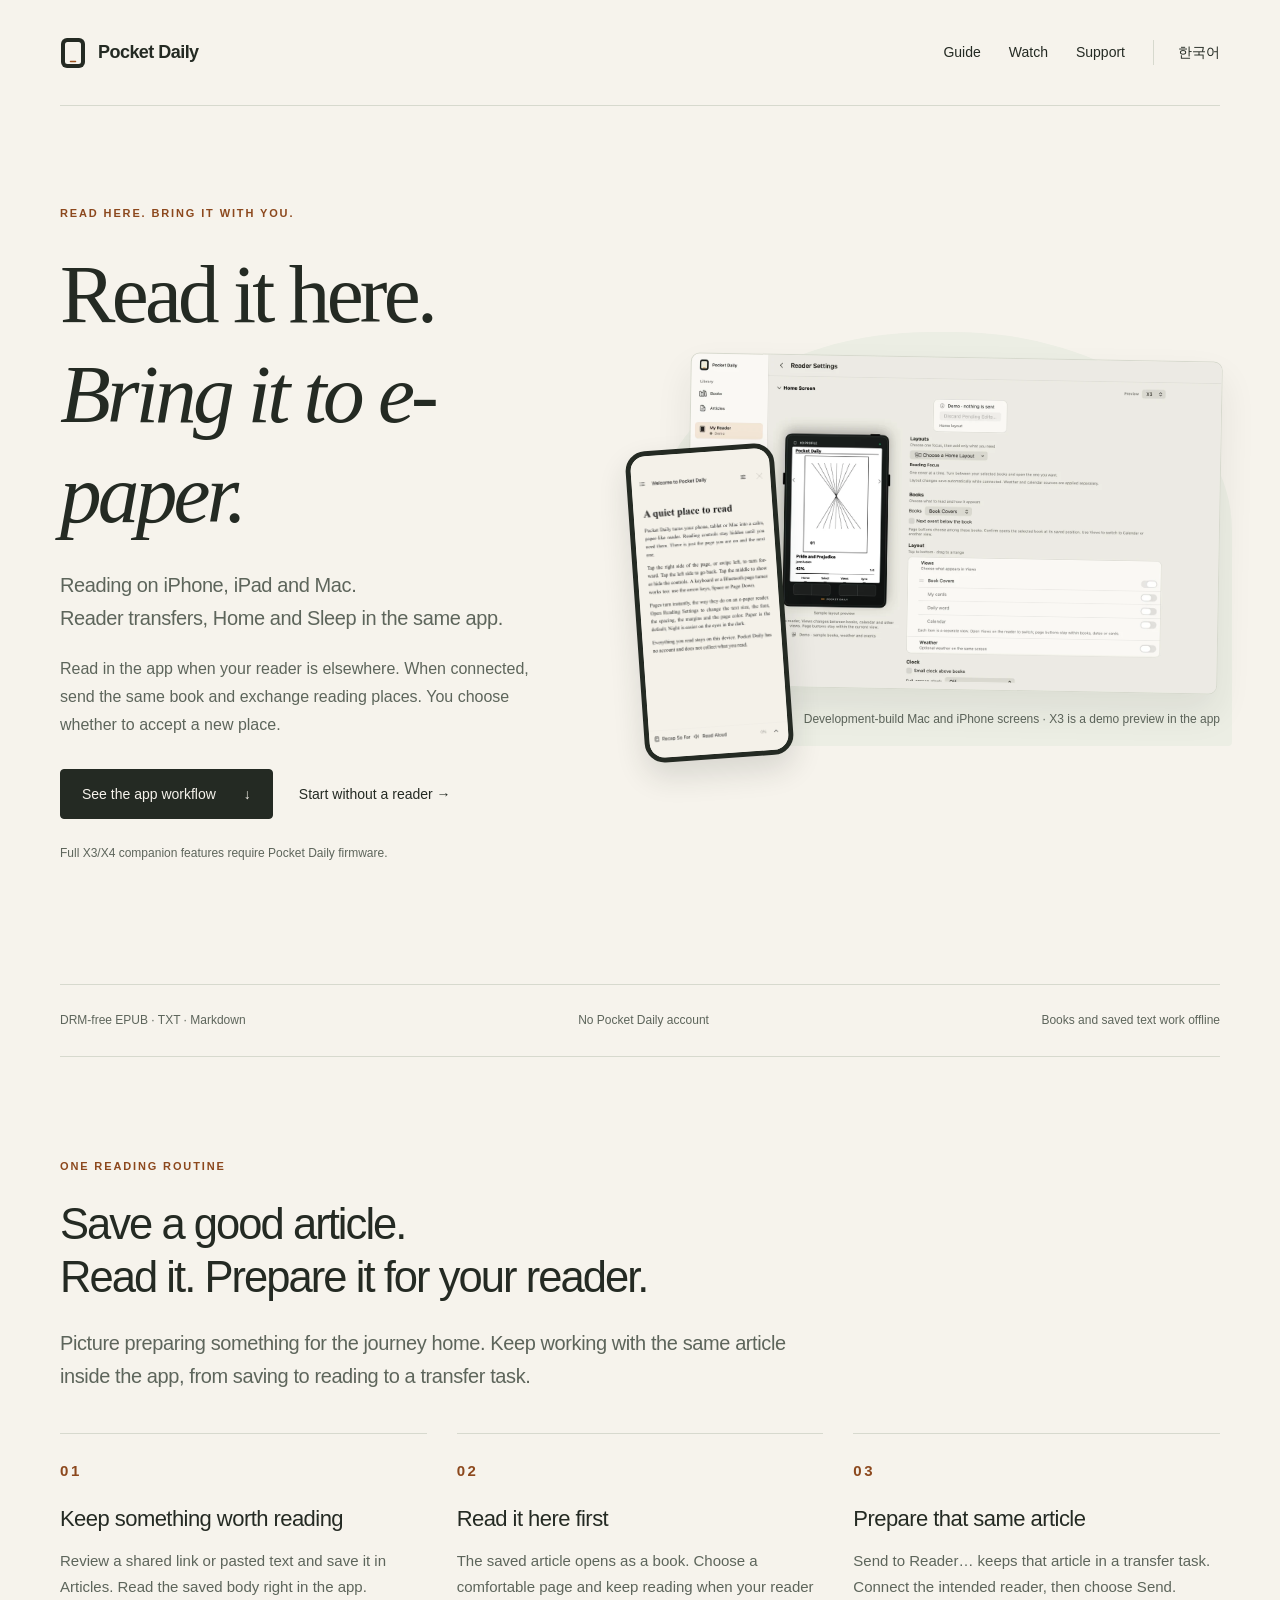
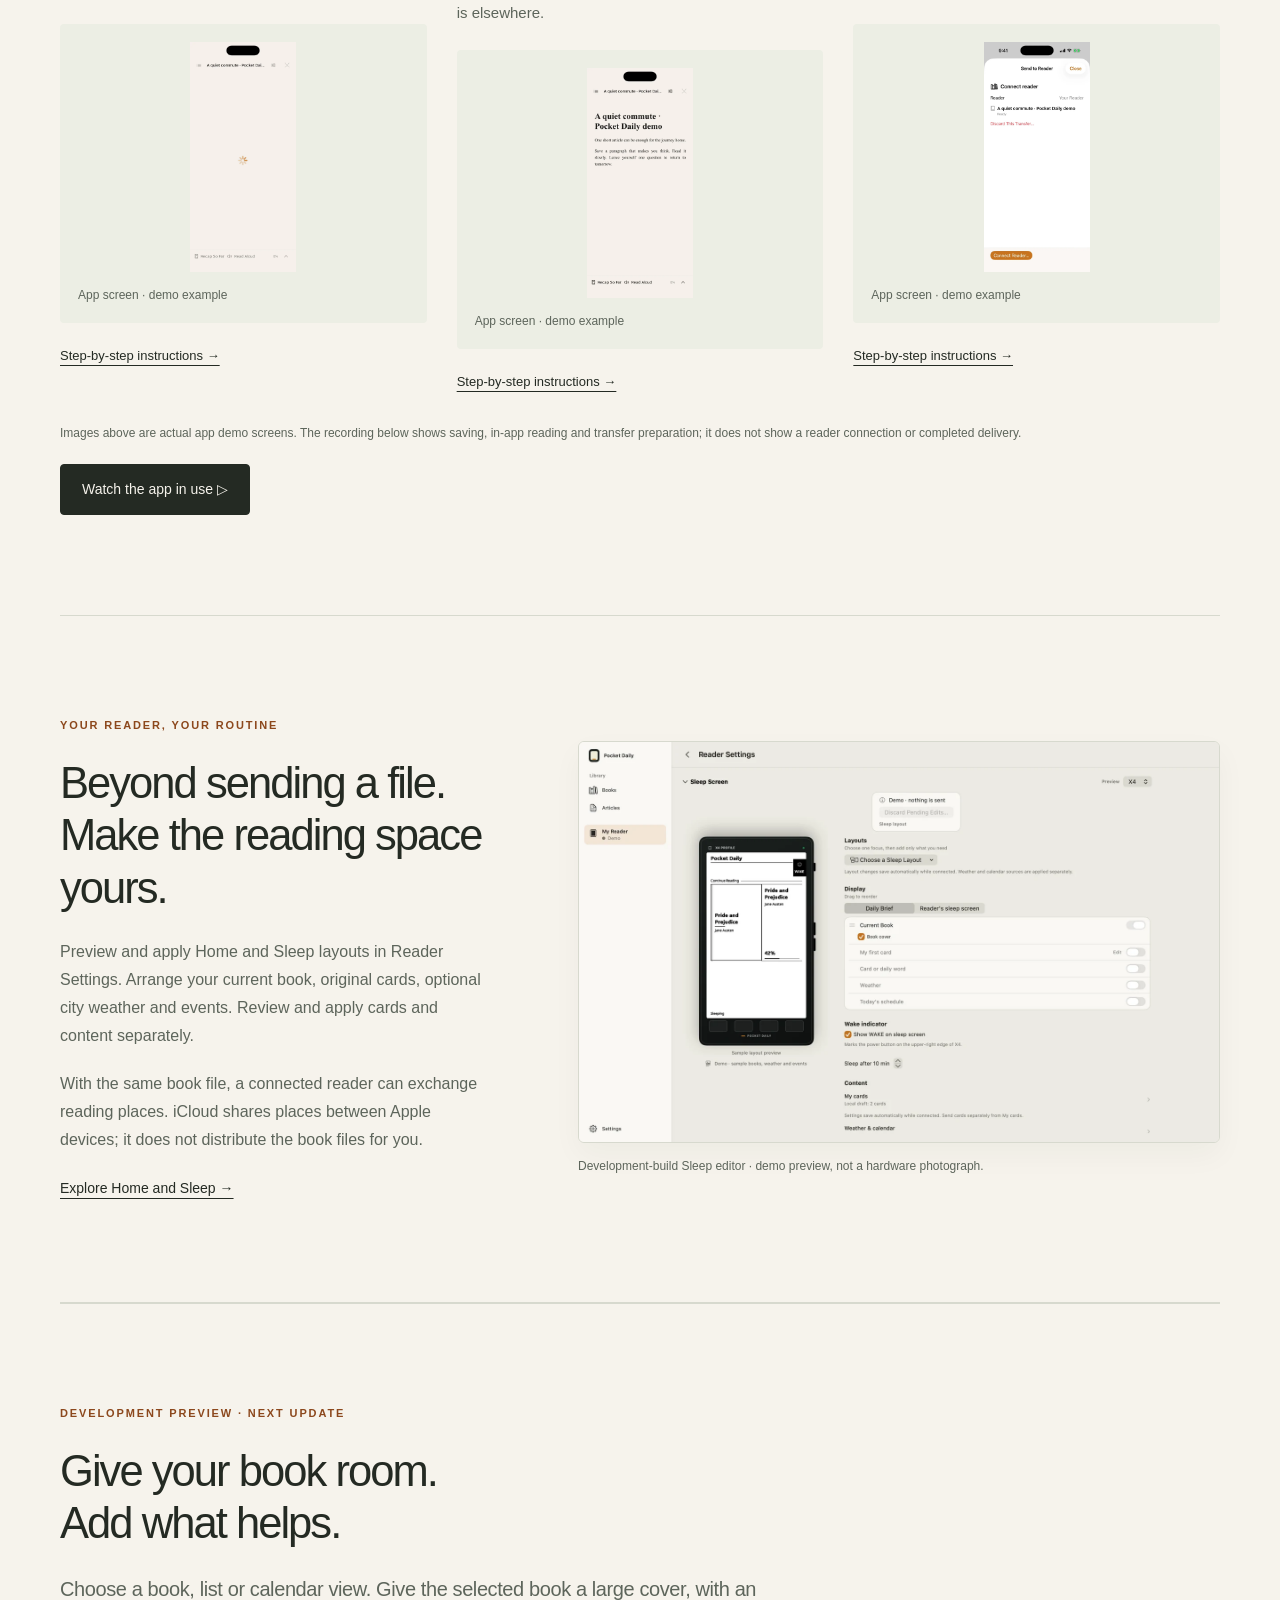
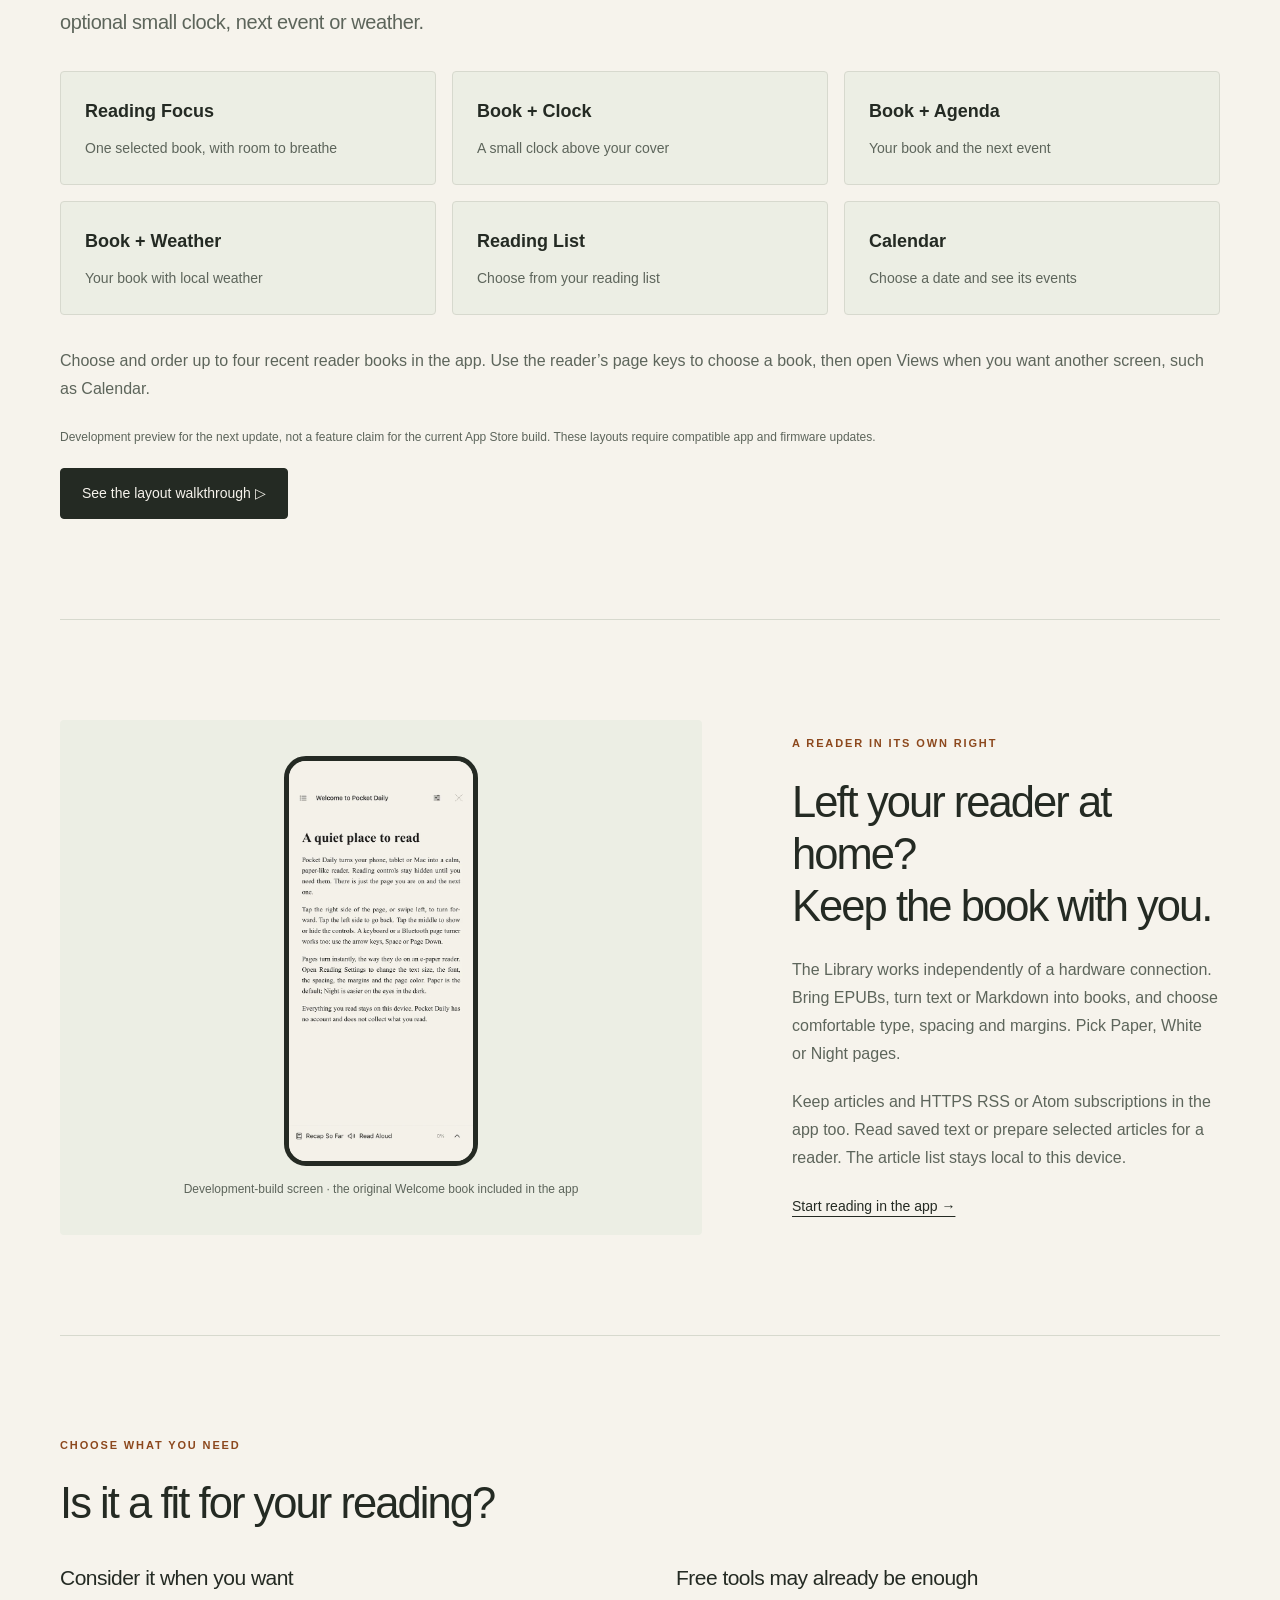
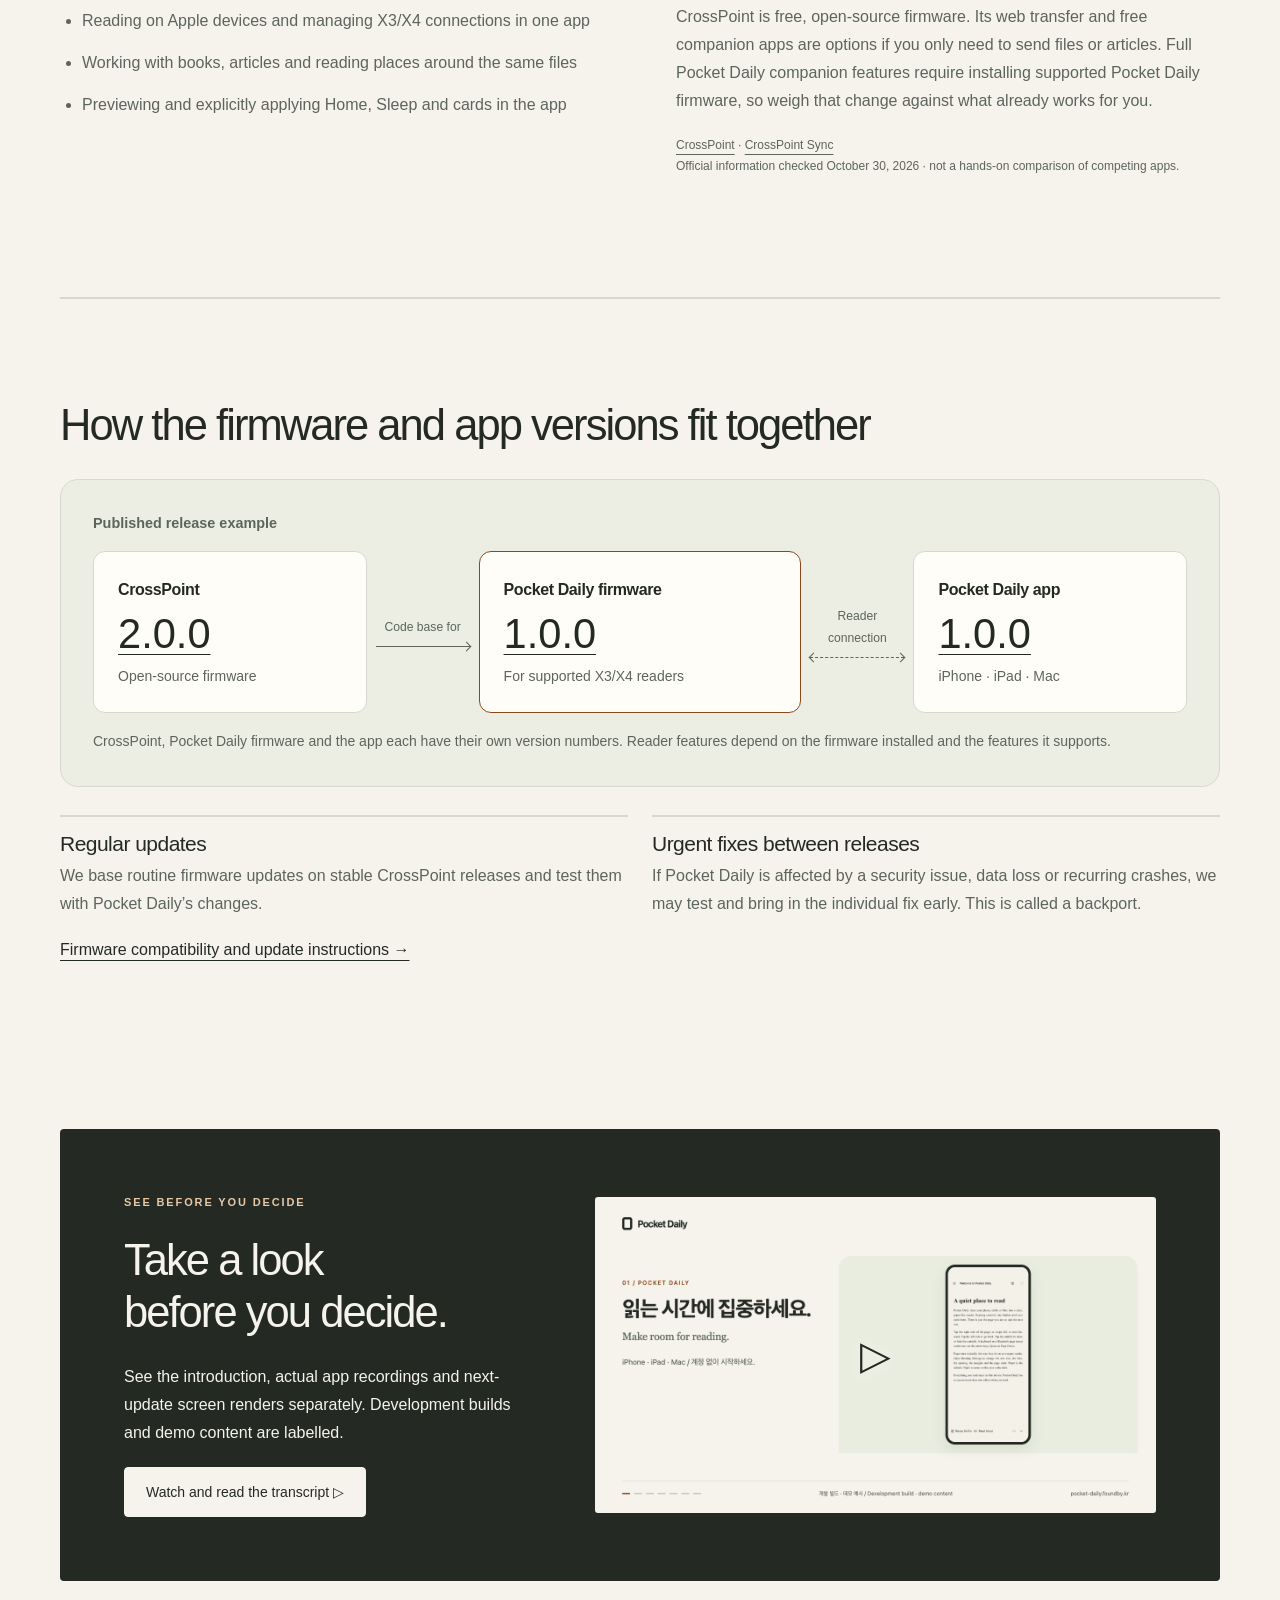
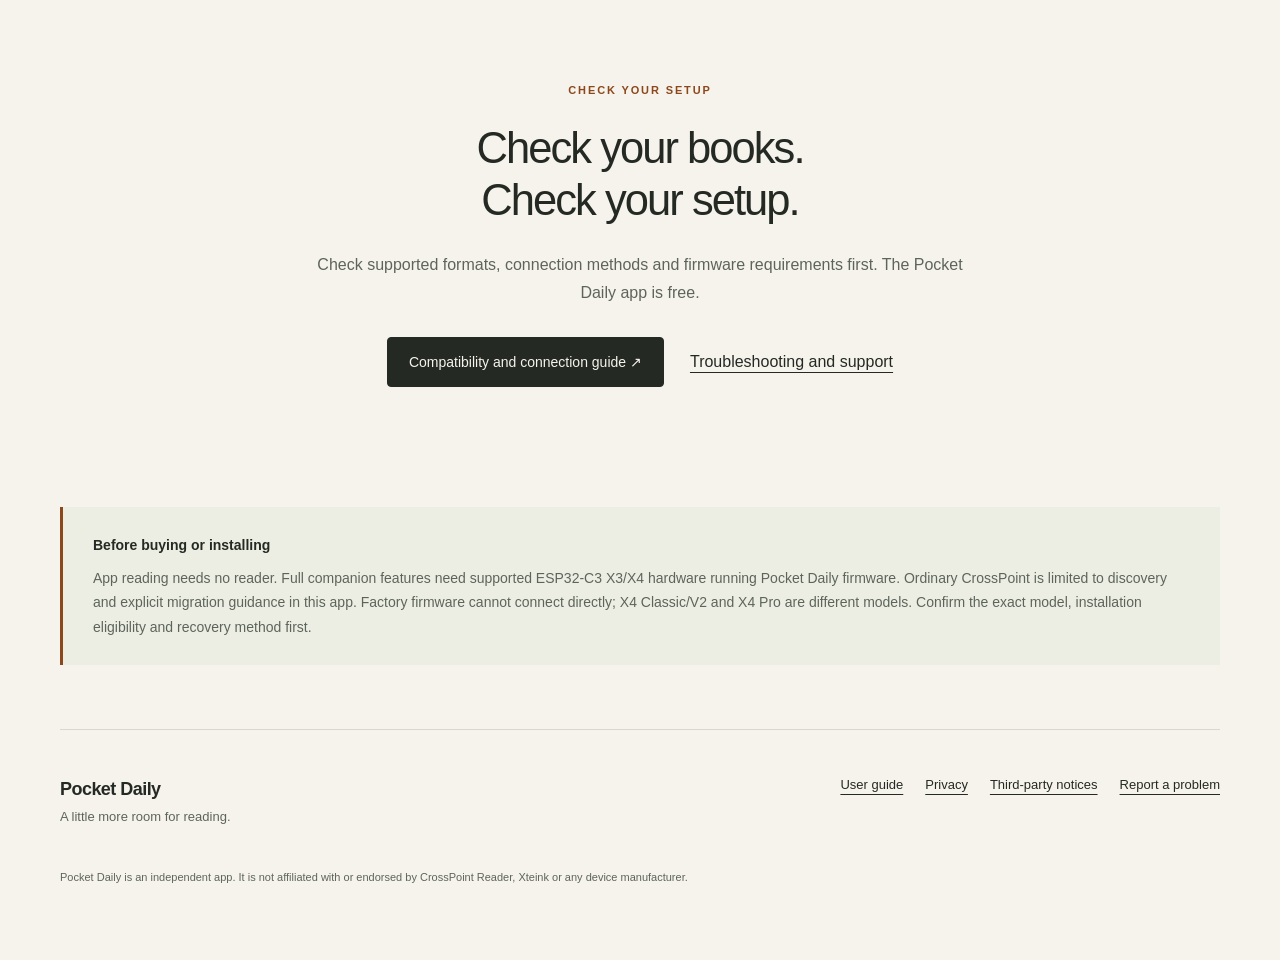
==== commit 664b830e: "docs: explain Pocket Daily firmware release lineage" ====
--- a/index.html
+++ b/index.html
@@ -12,7 +12,7 @@
 <meta property="og:description" content="Read on iPhone, iPad and Mac. Send the same book to a compatible X3/X4 and edit Home and Sleep in one app. See the actual workflow and requirements."><meta property="og:url" content="https://pocket-daily.foundby.kr/">
 <meta property="og:image" content="https://pocket-daily.foundby.kr/media/intro-poster.jpg?v=2ca63960b710">
 <link rel="icon" type="image/svg+xml" href="assets/mark.svg?v=72b43a02a0c7">
-<link rel="stylesheet" href="styles.css?v=7a7fda028a2c"><script src="site.js?v=1cc2f9434381" defer></script>
+<link rel="stylesheet" href="styles.css?v=7a7fda028a2c"><link rel="stylesheet" href="release-map.css?v=d5d1f4493998"><script src="site.js?v=1cc2f9434381" defer></script>
 </head><body>
 <a class="skip" href="#main">Skip to content</a>
 <header class="site-header"><a class="brand" href="./"><img src="assets/mark.svg?v=72b43a02a0c7" width="26" height="32" alt="">Pocket Daily</a>
@@ -22,7 +22,7 @@
 <p class="lead">Reading on iPhone, iPad and Mac.<br>Reader transfers, Home and Sleep in the same app.</p>
 <p>Read in the app when your reader is elsewhere. When connected, send the same book and exchange reading places. You choose whether to accept a new place.</p>
 <div class="actions"><a class="button" href="#workflow">See the app workflow <span aria-hidden="true">↓</span></a><a class="text-link" href="guide/#start">Start without a reader →</a></div>
-<p class="availability">App release in preparation · Full X3/X4 companion features require Pocket Daily firmware.</p></div>
+<p class="availability">Full X3/X4 companion features require Pocket Daily firmware.</p></div>
 <figure class="hero-art"><img class="desktop-shot" src="assets/screens/home.webp?v=40b87dae8d6a" alt="Native Mac app with an X3 Home demo preview" loading="eager" decoding="async"><img class="phone-shot" src="assets/screens/reading.webp?v=88b64fee0797" alt="Actual iPhone reading screen" loading="eager" decoding="async"><figcaption>Development-build Mac and iPhone screens · X3 is a demo preview in the app</figcaption></figure></section>
 <div class="principles"><span>DRM-free EPUB · TXT · Markdown</span><span>No Pocket Daily account</span><span>Books and saved text work offline</span></div>
 <section class="section workflow" id="workflow"><p class="eyebrow">ONE READING ROUTINE</p><h2>Save a good article.<br>Read it. Prepare it for your reader.</h2><p class="lead">Picture preparing something for the journey home. Keep working with the same article inside the app, from saving to reading to a transfer task.</p>
@@ -35,8 +35,27 @@
 <section class="section fit" id="fit"><p class="eyebrow">CHOOSE WHAT YOU NEED</p><h2>Is it a fit for your reading?</h2>
 <div class="fit-columns"><div><h3>Consider it when you want</h3><ul><li>Reading on Apple devices and managing X3/X4 connections in one app</li><li>Working with books, articles and reading places around the same files</li><li>Previewing and explicitly applying Home, Sleep and cards in the app</li></ul></div>
 <div><h3>Free tools may already be enough</h3><p>CrossPoint is free, open-source firmware. Its web transfer and free companion apps are options if you only need to send files or articles. Full Pocket Daily companion features require installing supported Pocket Daily firmware, so weigh that change against what already works for you.</p><p class="source-links"><a href="https://github.com/crosspoint-reader/crosspoint-reader">CrossPoint</a> · <a href="https://crosspointsync.com/">CrossPoint Sync</a><br>Official information checked October 30, 2026 · not a hands-on comparison of competing apps.</p></div></div></section>
+<section id="firmware-releases" class="section release-section" aria-labelledby="firmware-releases-title">
+<h2 id="firmware-releases-title">How the firmware and app versions fit together</h2>
+<figure class="release-figure">
+<figcaption>Published release example</figcaption>
+<div class="release-map">
+<div class="release-node"><h3>CrossPoint</h3><a href="https://github.com/crosspoint-reader/crosspoint-reader/releases/tag/2.0.0" aria-label="CrossPoint 2.0.0">2.0.0</a><span>Open-source firmware</span></div>
+<div class="release-edge"><span>Code base for</span><i aria-hidden="true"></i></div>
+<div class="release-node release-node-pocket"><h3>Pocket Daily firmware</h3><a href="https://github.com/puritysb/pocket-daily-firmware/releases/tag/pocket-v1.0.0" aria-label="Pocket Daily firmware 1.0.0">1.0.0</a><span>For supported X3/X4 readers</span></div>
+<div class="release-edge release-edge-pair"><span>Reader connection</span><i aria-hidden="true"></i></div>
+<div class="release-node"><h3>Pocket Daily app</h3><a href="https://apps.apple.com/app/id6828547012" aria-label="Pocket Daily app 1.0.0">1.0.0</a><span>iPhone · iPad · Mac</span></div>
+</div>
+<p class="release-caption">CrossPoint, Pocket Daily firmware and the app each have their own version numbers. Reader features depend on the firmware installed and the features it supports.</p>
+</figure>
+<div class="release-policy">
+<div><h3>Regular updates</h3><p>We base routine firmware updates on stable CrossPoint releases and test them with Pocket Daily’s changes.</p></div>
+<div><h3>Urgent fixes between releases</h3><p>If Pocket Daily is affected by a security issue, data loss or recurring crashes, we may test and bring in the individual fix early. This is called a backport.</p></div>
+</div>
+<a href="guide/#firmware">Firmware compatibility and update instructions →</a>
+</section>
 <section class="film-teaser section"><div><p class="eyebrow">SEE BEFORE YOU DECIDE</p><h2>Take a look<br>before you decide.</h2><p>See the introduction, actual app recordings and next-update screen renders separately. Development builds and demo content are labelled.</p><a class="button light" href="watch/">Watch and read the transcript ▷</a></div><a class="poster-link" href="watch/" aria-label="Open the video page"><img src="media/intro-poster.jpg?v=2ca63960b710" alt="Pocket Daily introduction poster" loading="lazy"><span aria-hidden="true">▷</span></a></section>
-<section class="section start"><p class="eyebrow">CHECK YOUR SETUP</p><h2>Check your books.<br>Check your setup.</h2><p>Check supported formats, connection methods and firmware requirements first. The app is being prepared for release. Every feature is free, with optional one-time support in Settings. Support unlocks no features and is not a subscription.</p><div class="actions"><a class="button" href="guide/#connect">Compatibility and connection guide ↗</a><a href="support/">Troubleshooting and support</a></div></section>
+<section class="section start"><p class="eyebrow">CHECK YOUR SETUP</p><h2>Check your books.<br>Check your setup.</h2><p>Check supported formats, connection methods and firmware requirements first. The Pocket Daily app is free.</p><div class="actions"><a class="button" href="guide/#connect">Compatibility and connection guide ↗</a><a href="support/">Troubleshooting and support</a></div></section>
 <aside class="notice"><strong>Before buying or installing</strong><p>App reading needs no reader. Full companion features need supported ESP32-C3 X3/X4 hardware running Pocket Daily firmware. Ordinary CrossPoint is limited to discovery and explicit migration guidance in this app. Factory firmware cannot connect directly; X4 Classic/V2 and X4 Pro are different models. Confirm the exact model, installation eligibility and recovery method first.</p></aside></main>
 <footer class="site-footer"><div><a class="brand" href="./">Pocket Daily</a><p>A little more room for reading.</p></div>
 <div class="footer-links"><a href="guide/">User guide</a><a href="privacy/">Privacy</a><a href="notices/">Third-party notices</a><a href="https://github.com/puritysb/pocket-daily-site/issues">Report a problem</a></div>
--- a/release-map.css
+++ b/release-map.css
@@ -0,0 +1,140 @@
+.release-section {
+  border-top: 1px solid var(--line);
+}
+
+.release-figure {
+  margin: 28px 0;
+  padding: clamp(16px, 4vw, 32px);
+  background: var(--surface);
+  border: 1px solid var(--line);
+  border-radius: 18px;
+}
+
+.release-figure figcaption {
+  margin: 0 0 16px;
+  font-size: .9rem;
+  font-weight: 650;
+  text-align: left;
+}
+
+.release-map {
+  display: grid;
+  grid-template-columns: minmax(0, 1fr) 7rem minmax(0, 1.18fr) 7rem minmax(0, 1fr);
+  align-items: stretch;
+}
+
+.release-node {
+  display: flex;
+  flex-direction: column;
+  align-items: flex-start;
+  gap: 6px;
+  padding: clamp(14px, 2vw, 24px);
+  background: var(--white);
+  border: 1px solid var(--line);
+  border-radius: 12px;
+}
+
+.release-node-pocket {
+  border-color: var(--accent);
+}
+
+.release-node h3 {
+  margin: 0;
+  font: inherit;
+  font-weight: 700;
+}
+
+.release-node a {
+  font-size: clamp(1.8rem, 3.5vw, 2.6rem);
+  line-height: 1.15;
+  font-variant-numeric: tabular-nums;
+  text-underline-offset: .15em;
+  text-decoration-thickness: 1px;
+}
+
+.release-node span, .release-edge, .release-caption {
+  color: var(--muted);
+  font-size: .875rem;
+}
+
+.release-edge {
+  display: grid;
+  gap: 8px;
+  align-content: center;
+  padding-inline: 9px;
+  text-align: center;
+  font-size: .76rem;
+}
+
+.release-edge i {
+  position: relative;
+  display: block;
+  border-top: 1px solid currentColor;
+}
+
+.release-edge-pair i {
+  border-top-style: dashed;
+}
+
+.release-edge i::after, .release-edge-pair i::before {
+  position: absolute;
+  top: -4px;
+  right: 0;
+  width: 6px;
+  height: 6px;
+  border: solid currentColor;
+  border-width: 1px 1px 0 0;
+  transform: rotate(45deg);
+  content: '';
+}
+
+.release-edge-pair i::before {
+  right: auto;
+  left: 0;
+  transform: rotate(-135deg);
+}
+
+.release-caption {
+  margin: 16px 0 0;
+}
+
+.release-policy {
+  display: grid;
+  grid-template-columns: repeat(2, minmax(0, 1fr));
+  gap: 24px;
+  margin-bottom: 18px;
+}
+
+.release-policy > div {
+  border-top: 2px solid var(--line);
+  padding-top: 14px;
+}
+
+.release-policy h3, .release-policy p {
+  margin: 0;
+}
+
+.release-policy p {
+  margin-top: 6px;
+}
+
+@media (max-width: 760px) {
+  .release-map, .release-policy {
+    grid-template-columns: 1fr;
+  }
+
+  .release-edge {
+    display: flex;
+    flex-direction: row-reverse;
+    justify-content: flex-end;
+    align-items: center;
+    gap: 12px;
+    padding: 7px 16px;
+    text-align: left;
+  }
+
+  .release-edge i {
+    width: 22px;
+    transform: rotate(90deg);
+  }
+}
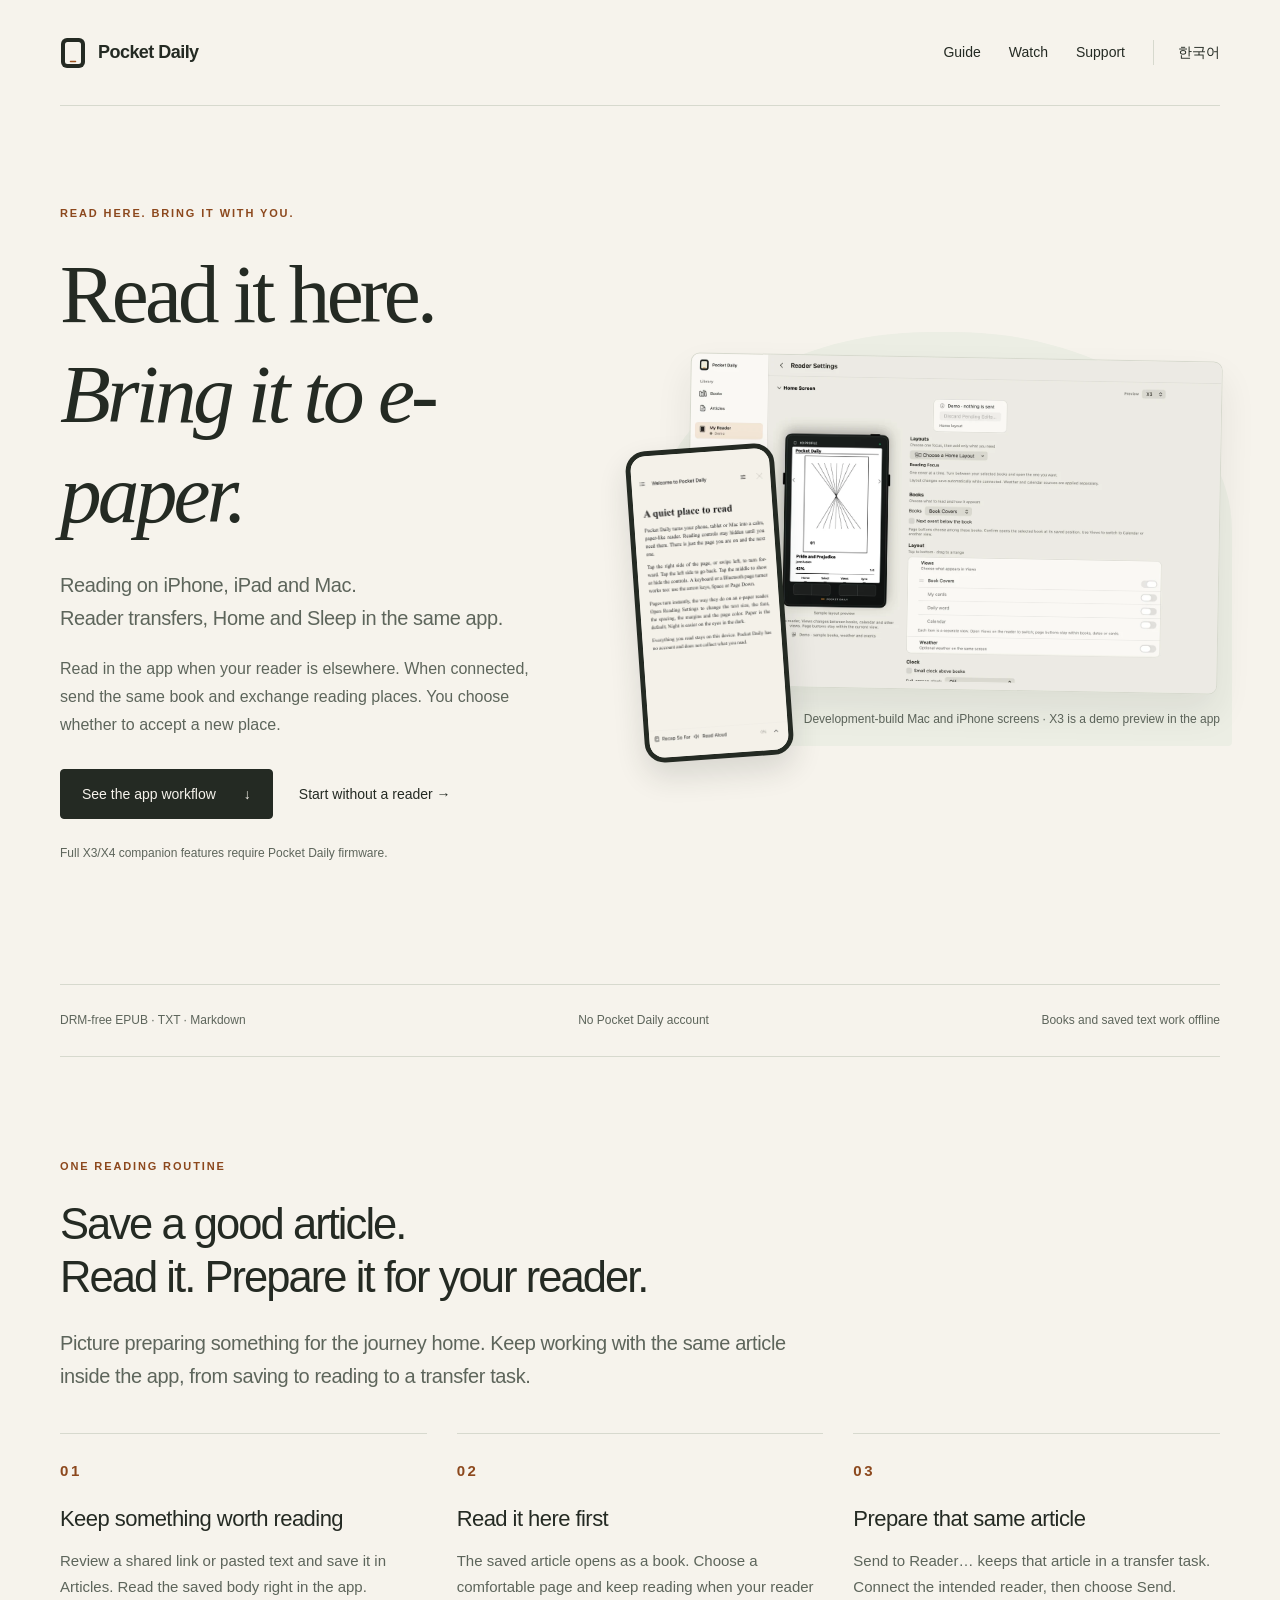
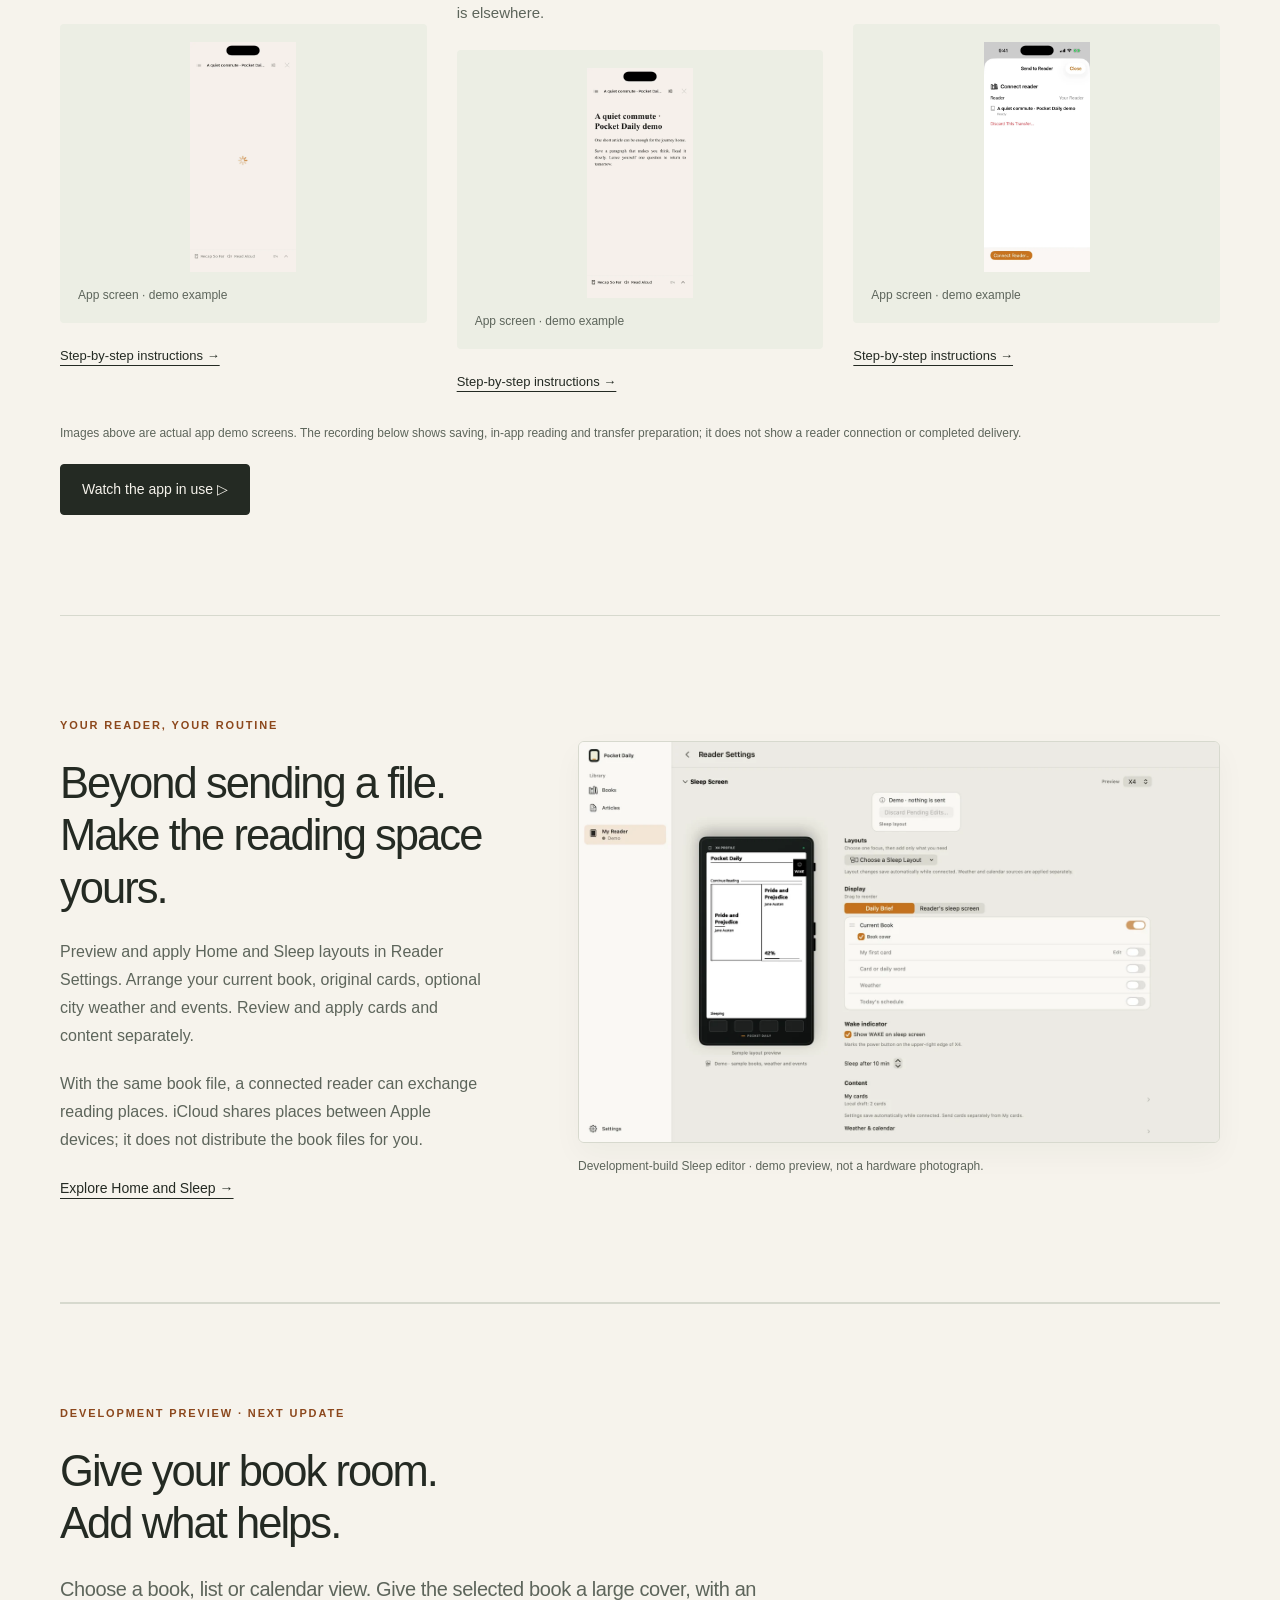
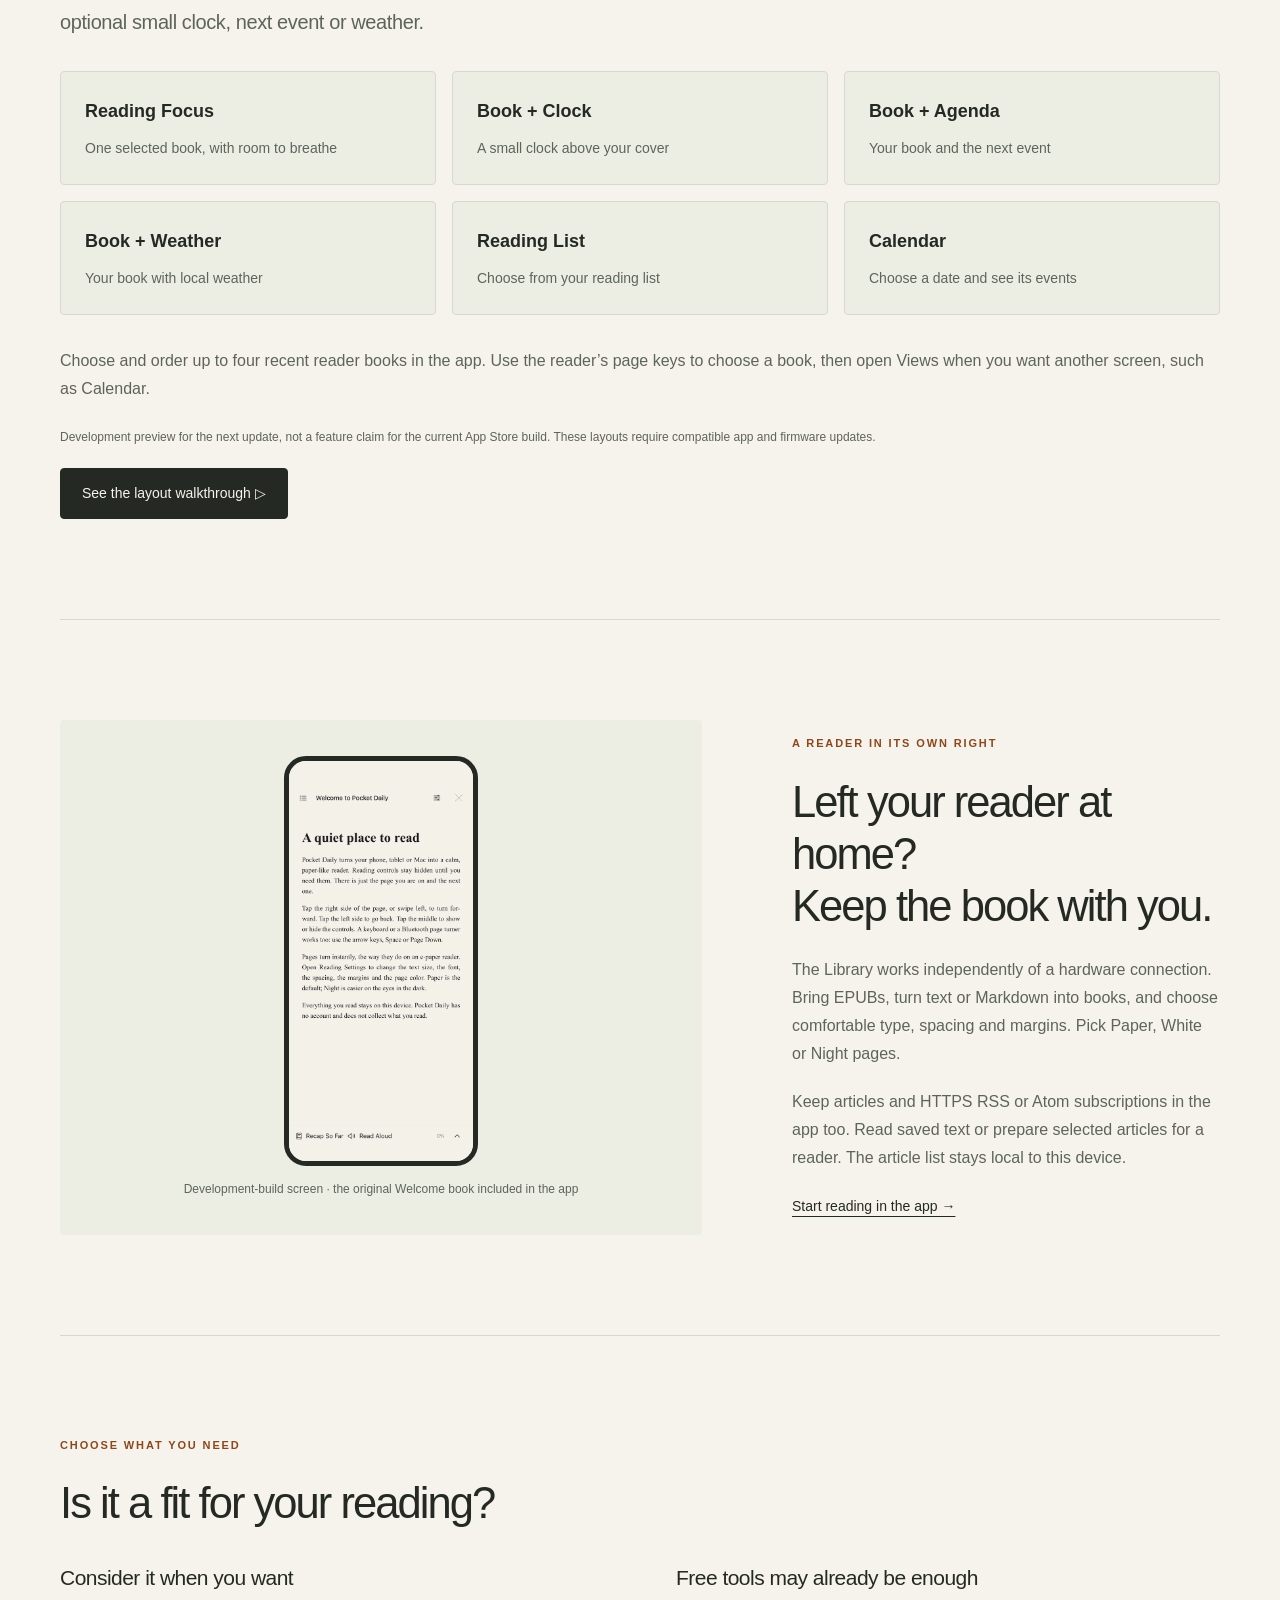
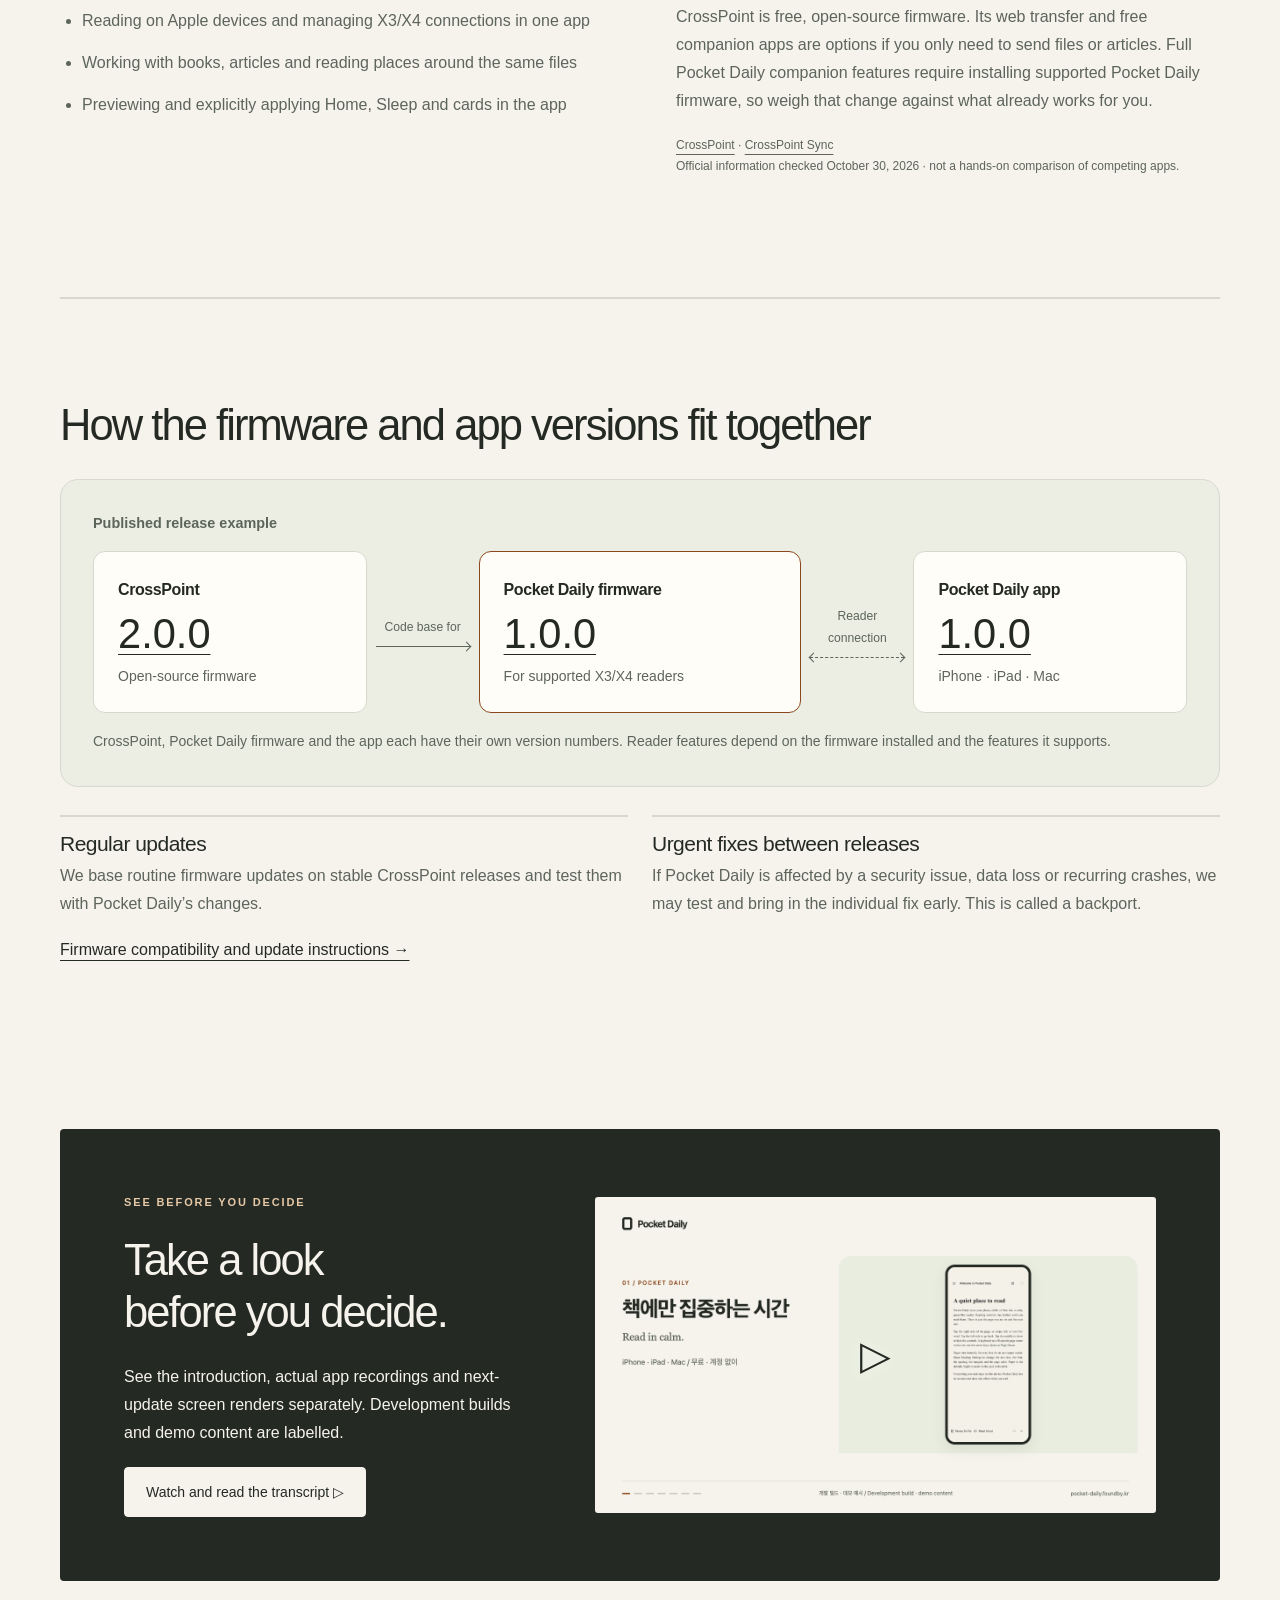
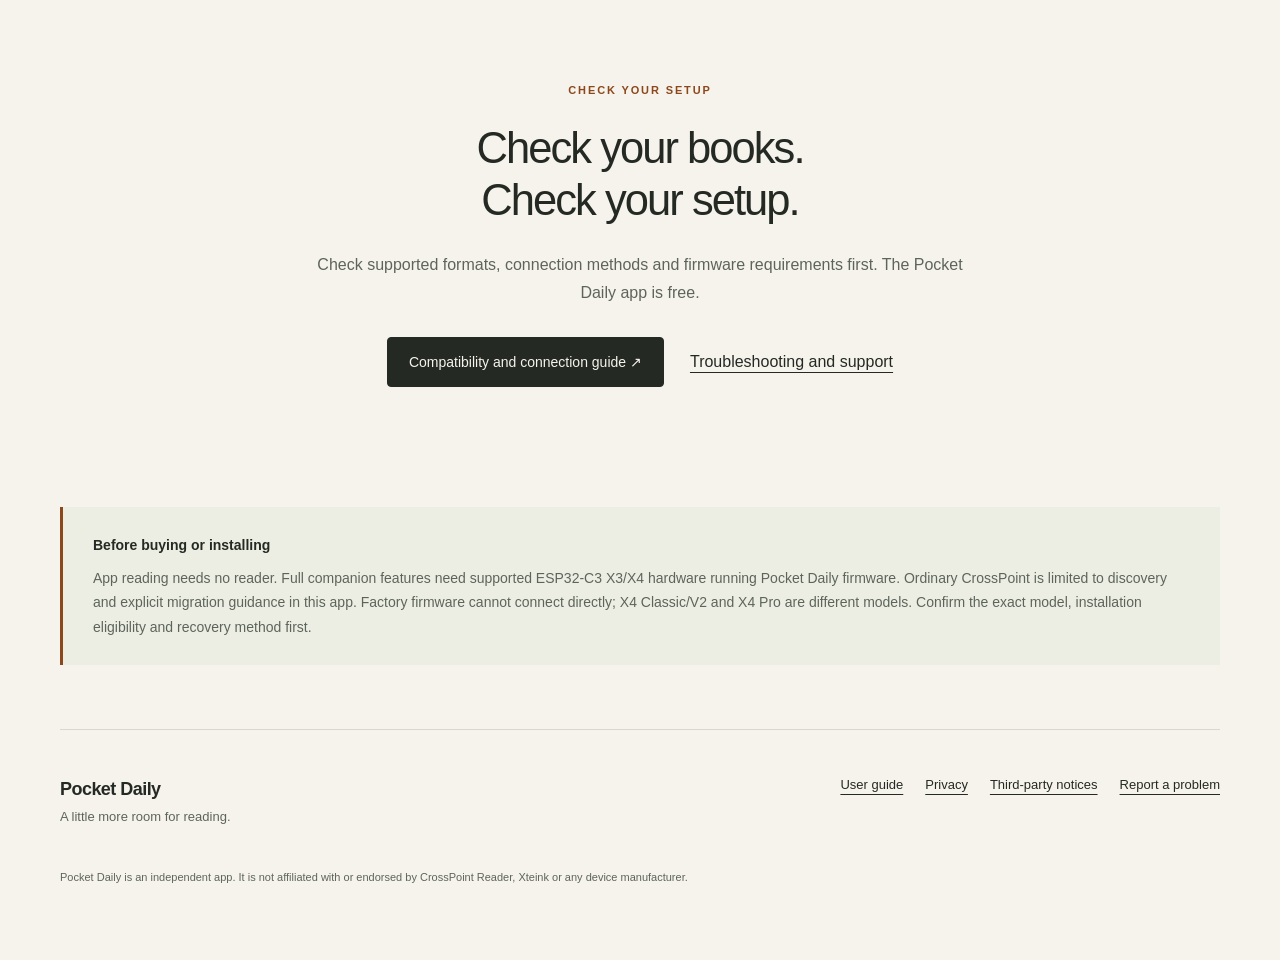
==== commit 06b92987: "Introduce Pocket Daily with a clearer one-minute story Lead the Watch page with a rewritten introduc" ====
--- a/index.html
+++ b/index.html
@@ -10,7 +10,7 @@
 <link rel="alternate" hreflang="x-default" href="https://pocket-daily.foundby.kr/">
 <meta property="og:type" content="website"><meta property="og:title" content="Your book, from Apple to e-paper. · Pocket Daily">
 <meta property="og:description" content="Read on iPhone, iPad and Mac. Send the same book to a compatible X3/X4 and edit Home and Sleep in one app. See the actual workflow and requirements."><meta property="og:url" content="https://pocket-daily.foundby.kr/">
-<meta property="og:image" content="https://pocket-daily.foundby.kr/media/intro-poster.jpg?v=2ca63960b710">
+<meta property="og:image" content="https://pocket-daily.foundby.kr/media/intro-poster.jpg?v=6abee70e9a23">
 <link rel="icon" type="image/svg+xml" href="assets/mark.svg?v=72b43a02a0c7">
 <link rel="stylesheet" href="styles.css?v=7a7fda028a2c"><link rel="stylesheet" href="release-map.css?v=d5d1f4493998"><script src="site.js?v=1cc2f9434381" defer></script>
 </head><body>
@@ -23,15 +23,15 @@
 <p>Read in the app when your reader is elsewhere. When connected, send the same book and exchange reading places. You choose whether to accept a new place.</p>
 <div class="actions"><a class="button" href="#workflow">See the app workflow <span aria-hidden="true">↓</span></a><a class="text-link" href="guide/#start">Start without a reader →</a></div>
 <p class="availability">Full X3/X4 companion features require Pocket Daily firmware.</p></div>
-<figure class="hero-art"><img class="desktop-shot" src="assets/screens/home.webp?v=40b87dae8d6a" alt="Native Mac app with an X3 Home demo preview" loading="eager" decoding="async"><img class="phone-shot" src="assets/screens/reading.webp?v=88b64fee0797" alt="Actual iPhone reading screen" loading="eager" decoding="async"><figcaption>Development-build Mac and iPhone screens · X3 is a demo preview in the app</figcaption></figure></section>
+<figure class="hero-art"><img class="desktop-shot" src="assets/screens/home.webp?v=40b87dae8d6a" alt="Native Mac app with an X3 Home demo preview" loading="eager" decoding="async"><img class="phone-shot" src="assets/screens/reading.webp?v=0099a921e17b" alt="Actual iPhone reading screen" loading="eager" decoding="async"><figcaption>Development-build Mac and iPhone screens · X3 is a demo preview in the app</figcaption></figure></section>
 <div class="principles"><span>DRM-free EPUB · TXT · Markdown</span><span>No Pocket Daily account</span><span>Books and saved text work offline</span></div>
 <section class="section workflow" id="workflow"><p class="eyebrow">ONE READING ROUTINE</p><h2>Save a good article.<br>Read it. Prepare it for your reader.</h2><p class="lead">Picture preparing something for the journey home. Keep working with the same article inside the app, from saving to reading to a transfer task.</p>
 <div class="journey"><article><p class="eyebrow">01</p><h3>Keep something worth reading</h3><p>Review a shared link or pasted text and save it in Articles. Read the saved body right in the app.</p><figure><img class="journey-shot" src="assets/screens/workflow-draft.webp?v=5f63ebba08dd" alt="Actual Pocket Daily app screen, demo content" loading="lazy" decoding="async"><figcaption>App screen · demo example</figcaption></figure><a href="guide/#articles">Step-by-step instructions →</a></article><article><p class="eyebrow">02</p><h3>Read it here first</h3><p>The saved article opens as a book. Choose a comfortable page and keep reading when your reader is elsewhere.</p><figure><img class="journey-shot" src="assets/screens/workflow-reading.webp?v=2577a527853b" alt="Actual Pocket Daily app screen, demo content" loading="lazy" decoding="async"><figcaption>App screen · demo example</figcaption></figure><a href="guide/#reading">Step-by-step instructions →</a></article><article><p class="eyebrow">03</p><h3>Prepare that same article</h3><p>Send to Reader… keeps that article in a transfer task. Connect the intended reader, then choose Send.</p><figure><img class="journey-shot" src="assets/screens/workflow-ready.webp?v=16c96c6560fa" alt="Actual Pocket Daily app screen, demo content" loading="lazy" decoding="async"><figcaption>App screen · demo example</figcaption></figure><a href="guide/#send">Step-by-step instructions →</a></article></div>
 <p class="meta">Images above are actual app demo screens. The recording below shows saving, in-app reading and transfer preparation; it does not show a reader connection or completed delivery.</p>
 <a class="button" href="watch/#app-workflow">Watch the app in use ▷</a></section>
-<section class="section feature"><div><p class="eyebrow">YOUR READER, YOUR ROUTINE</p><h2>Beyond sending a file.<br>Make the reading space yours.</h2><p>Preview and apply Home and Sleep layouts in Reader Settings. Arrange your current book, original cards, optional city weather and events. Review and apply cards and content separately.</p><p>With the same book file, a connected reader can exchange reading places. iCloud shares places between Apple devices; it does not distribute the book files for you.</p><a href="guide/#screens">Explore Home and Sleep →</a></div><figure><img class="" src="assets/screens/sleep.webp?v=fc0ff2256bd9" alt="Sleep Screen layout editing in the actual Mac app" loading="lazy" decoding="async"><figcaption>Development-build Sleep editor · demo preview, not a hardware photograph.</figcaption></figure></section>
+<section class="section feature"><div><p class="eyebrow">YOUR READER, YOUR ROUTINE</p><h2>Beyond sending a file.<br>Make the reading space yours.</h2><p>Preview and apply Home and Sleep layouts in Reader Settings. Arrange your current book, original cards, optional city weather and events. Review and apply cards and content separately.</p><p>With the same book file, a connected reader can exchange reading places. iCloud shares places between Apple devices; it does not distribute the book files for you.</p><a href="guide/#screens">Explore Home and Sleep →</a></div><figure><img class="" src="assets/screens/sleep.webp?v=431b43c7bbaa" alt="Sleep Screen layout editing in the actual Mac app" loading="lazy" decoding="async"><figcaption>Development-build Sleep editor · demo preview, not a hardware photograph.</figcaption></figure></section>
 <section id="reader-layouts" class="section reader-layouts"><p class="eyebrow">DEVELOPMENT PREVIEW · NEXT UPDATE</p><h2>Give your book room.<br>Add what helps.</h2><p class="lead">Choose a book, list or calendar view. Give the selected book a large cover, with an optional small clock, next event or weather.</p><ul class="layout-options"><li><strong>Reading Focus</strong><span>One selected book, with room to breathe</span></li><li><strong>Book + Clock</strong><span>A small clock above your cover</span></li><li><strong>Book + Agenda</strong><span>Your book and the next event</span></li><li><strong>Book + Weather</strong><span>Your book with local weather</span></li><li><strong>Reading List</strong><span>Choose from your reading list</span></li><li><strong>Calendar</strong><span>Choose a date and see its events</span></li></ul><p>Choose and order up to four recent reader books in the app. Use the reader’s page keys to choose a book, then open Views when you want another screen, such as Calendar.</p><p class="meta">Development preview for the next update, not a feature claim for the current App Store build. These layouts require compatible app and firmware updates.</p><a class="button" href="watch/#reader-layouts">See the layout walkthrough ▷</a></section>
-<section class="section feature reverse"><div><p class="eyebrow">A READER IN ITS OWN RIGHT</p><h2>Left your reader at home?<br>Keep the book with you.</h2><p>The Library works independently of a hardware connection. Bring EPUBs, turn text or Markdown into books, and choose comfortable type, spacing and margins. Pick Paper, White or Night pages.</p><p>Keep articles and HTTPS RSS or Atom subscriptions in the app too. Read saved text or prepare selected articles for a reader. The article list stays local to this device.</p><a href="guide/#reading">Start reading in the app →</a></div><figure class="reading-figure"><img class="" src="assets/screens/reading.webp?v=88b64fee0797" alt="Welcome book in the actual Pocket Daily reader" loading="lazy" decoding="async"><figcaption>Development-build screen · the original Welcome book included in the app</figcaption></figure></section>
+<section class="section feature reverse"><div><p class="eyebrow">A READER IN ITS OWN RIGHT</p><h2>Left your reader at home?<br>Keep the book with you.</h2><p>The Library works independently of a hardware connection. Bring EPUBs, turn text or Markdown into books, and choose comfortable type, spacing and margins. Pick Paper, White or Night pages.</p><p>Keep articles and HTTPS RSS or Atom subscriptions in the app too. Read saved text or prepare selected articles for a reader. The article list stays local to this device.</p><a href="guide/#reading">Start reading in the app →</a></div><figure class="reading-figure"><img class="" src="assets/screens/reading.webp?v=0099a921e17b" alt="Welcome book in the actual Pocket Daily reader" loading="lazy" decoding="async"><figcaption>Development-build screen · the original Welcome book included in the app</figcaption></figure></section>
 <section class="section fit" id="fit"><p class="eyebrow">CHOOSE WHAT YOU NEED</p><h2>Is it a fit for your reading?</h2>
 <div class="fit-columns"><div><h3>Consider it when you want</h3><ul><li>Reading on Apple devices and managing X3/X4 connections in one app</li><li>Working with books, articles and reading places around the same files</li><li>Previewing and explicitly applying Home, Sleep and cards in the app</li></ul></div>
 <div><h3>Free tools may already be enough</h3><p>CrossPoint is free, open-source firmware. Its web transfer and free companion apps are options if you only need to send files or articles. Full Pocket Daily companion features require installing supported Pocket Daily firmware, so weigh that change against what already works for you.</p><p class="source-links"><a href="https://github.com/crosspoint-reader/crosspoint-reader">CrossPoint</a> · <a href="https://crosspointsync.com/">CrossPoint Sync</a><br>Official information checked October 30, 2026 · not a hands-on comparison of competing apps.</p></div></div></section>
@@ -54,7 +54,7 @@
 </div>
 <a href="guide/#firmware">Firmware compatibility and update instructions →</a>
 </section>
-<section class="film-teaser section"><div><p class="eyebrow">SEE BEFORE YOU DECIDE</p><h2>Take a look<br>before you decide.</h2><p>See the introduction, actual app recordings and next-update screen renders separately. Development builds and demo content are labelled.</p><a class="button light" href="watch/">Watch and read the transcript ▷</a></div><a class="poster-link" href="watch/" aria-label="Open the video page"><img src="media/intro-poster.jpg?v=2ca63960b710" alt="Pocket Daily introduction poster" loading="lazy"><span aria-hidden="true">▷</span></a></section>
+<section class="film-teaser section"><div><p class="eyebrow">SEE BEFORE YOU DECIDE</p><h2>Take a look<br>before you decide.</h2><p>See the introduction, actual app recordings and next-update screen renders separately. Development builds and demo content are labelled.</p><a class="button light" href="watch/">Watch and read the transcript ▷</a></div><a class="poster-link" href="watch/" aria-label="Open the video page"><img src="media/intro-poster.jpg?v=6abee70e9a23" alt="Pocket Daily introduction poster" loading="lazy"><span aria-hidden="true">▷</span></a></section>
 <section class="section start"><p class="eyebrow">CHECK YOUR SETUP</p><h2>Check your books.<br>Check your setup.</h2><p>Check supported formats, connection methods and firmware requirements first. The Pocket Daily app is free.</p><div class="actions"><a class="button" href="guide/#connect">Compatibility and connection guide ↗</a><a href="support/">Troubleshooting and support</a></div></section>
 <aside class="notice"><strong>Before buying or installing</strong><p>App reading needs no reader. Full companion features need supported ESP32-C3 X3/X4 hardware running Pocket Daily firmware. Ordinary CrossPoint is limited to discovery and explicit migration guidance in this app. Factory firmware cannot connect directly; X4 Classic/V2 and X4 Pro are different models. Confirm the exact model, installation eligibility and recovery method first.</p></aside></main>
 <footer class="site-footer"><div><a class="brand" href="./">Pocket Daily</a><p>A little more room for reading.</p></div>
